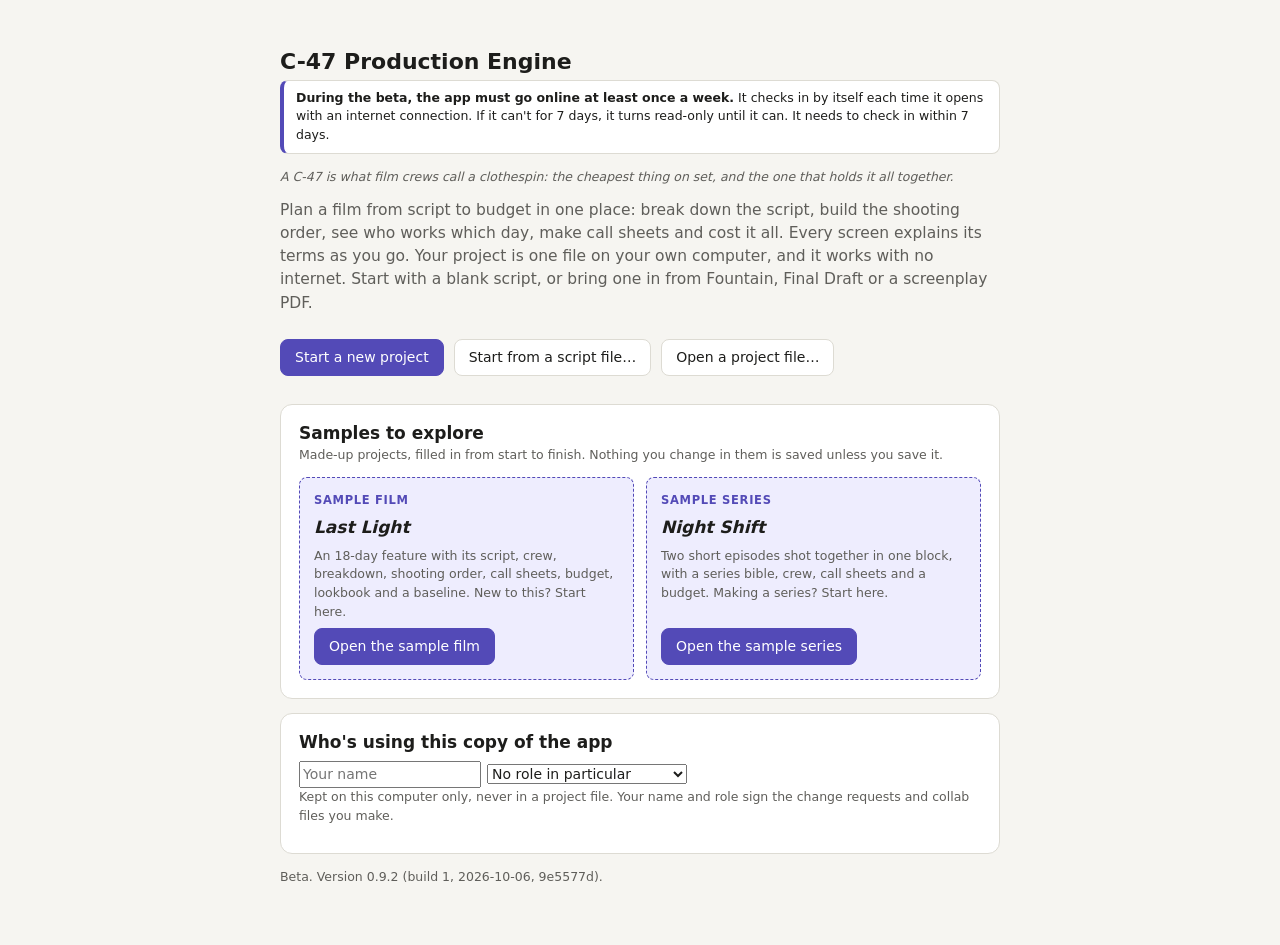
==== index.html @ 5b2de39d "Web beta feralucce/c47-production-engine@9e5577dc771a287e98eaaba02423ca19273de956" ====
<!doctype html>
<html lang="en">
  <head>
    <meta http-equiv="Content-Security-Policy" content="default-src 'self'; script-src 'self' blob:; worker-src 'self' blob:; style-src 'self' 'unsafe-inline'; font-src 'self' data:; img-src 'self' data: blob:; connect-src https://raw.githubusercontent.com/feralucce/c47-downloads/main/beta-active.txt; object-src 'none'; base-uri 'none'" />
    <meta charset="utf-8" />
    <meta name="viewport" content="width=device-width, initial-scale=1" />
    <title>C-47 Production Engine</title>
    <link rel="icon" type="image/svg+xml" href="./favicon.svg" />
    <script type="module" crossorigin src="./assets/index-1m5GKshW.js"></script>
    <link rel="stylesheet" crossorigin href="./assets/index-DCXKLWFi.css">
  </head>
  <body>
    <div id="app"></div>
  </body>
</html>
---- assets/index-DCXKLWFi.css ----
@font-face{font-family:Courier Prime;font-style:normal;font-display:swap;font-weight:400;src:url(./courier-prime-latin-ext-400-normal-B-EsvyE4.woff2)format("woff2"),url(./courier-prime-latin-ext-400-normal-CKOCNFvK.woff)format("woff");unicode-range:U+100-2BA,U+2BD-2C5,U+2C7-2CC,U+2CE-2D7,U+2DD-2FF,U+304,U+308,U+329,U+1D00-1DBF,U+1E00-1E9F,U+1EF2-1EFF,U+2020,U+20A0-20AB,U+20AD-20C0,U+2113,U+2C60-2C7F,U+A720-A7FF}@font-face{font-family:Courier Prime;font-style:normal;font-display:swap;font-weight:400;src:url(./courier-prime-latin-400-normal-BbyBr73r.woff2)format("woff2"),url(./courier-prime-latin-400-normal-BAlbUm6l.woff)format("woff");unicode-range:U+??,U+131,U+152-153,U+2BB-2BC,U+2C6,U+2DA,U+2DC,U+304,U+308,U+329,U+2000-206F,U+20AC,U+2122,U+2191,U+2193,U+2212,U+2215,U+FEFF,U+FFFD}@font-face{font-family:Courier Prime;font-style:normal;font-display:swap;font-weight:700;src:url(./courier-prime-latin-ext-700-normal-ByMJlNdM.woff2)format("woff2"),url(./courier-prime-latin-ext-700-normal-BIFoAzHx.woff)format("woff");unicode-range:U+100-2BA,U+2BD-2C5,U+2C7-2CC,U+2CE-2D7,U+2DD-2FF,U+304,U+308,U+329,U+1D00-1DBF,U+1E00-1E9F,U+1EF2-1EFF,U+2020,U+20A0-20AB,U+20AD-20C0,U+2113,U+2C60-2C7F,U+A720-A7FF}@font-face{font-family:Courier Prime;font-style:normal;font-display:swap;font-weight:700;src:url(./courier-prime-latin-700-normal-D1YCjmaD.woff2)format("woff2"),url(./courier-prime-latin-700-normal-CVvp4Sof.woff)format("woff");unicode-range:U+??,U+131,U+152-153,U+2BB-2BC,U+2C6,U+2DA,U+2DC,U+304,U+308,U+329,U+2000-206F,U+20AC,U+2122,U+2191,U+2193,U+2212,U+2215,U+FEFF,U+FFFD}:root{--bg:#f6f5f1;--panel:#fff;--panel-2:#fbfaf7;--ink:#1d1d1b;--muted:#5f5e5a;--line:#dddbd3;--accent:#534ab7;--accent-ink:#fff;--accent-soft:#eeedfe;--warn:#854f0b;--warn-soft:#faeeda;--danger:#a32d2d;--danger-soft:#fcebeb;--ok:#3b6d11;--paper:#fff;--paper-ink:#111;--radius:8px;--lightningcss-light:initial;--lightningcss-dark: ;color-scheme:light dark;font-family:system-ui,-apple-system,Segoe UI,sans-serif}@media (prefers-color-scheme:dark){:root{--lightningcss-light: ;--lightningcss-dark:initial;--bg:#1b1b1a;--panel:#252523;--panel-2:#2c2c29;--ink:#ecebe6;--muted:#b4b2a9;--line:#3d3d3a;--accent:#afa9ec;--accent-ink:#1b1b1a;--accent-soft:#2f2b58;--warn:#fac775;--warn-soft:#3d2a0c;--danger:#f09595;--danger-soft:#431818;--ok:#97c459}}*{box-sizing:border-box}html,body,#app{height:100%}body{background:var(--bg);color:var(--ink);margin:0;font-size:14px;line-height:1.5}button,input,textarea,select{font:inherit;color:inherit}h1,h2,h3{line-height:1.25}h1{margin:0 0 4px;font-size:22px}h2{margin:0 0 8px;font-size:17px}p{margin:0 0 10px}.muted{color:var(--muted)}.small{font-size:12.5px}.btn{border:1px solid var(--line);background:var(--panel);border-radius:var(--radius);cursor:pointer;align-items:center;gap:6px;padding:7px 14px;display:inline-flex}.btn:hover:not(:disabled){border-color:var(--accent)}.btn:disabled{opacity:.5;cursor:default}.btn.primary{background:var(--accent);border-color:var(--accent);color:var(--accent-ink)}.btn.quiet{background:0 0;border-color:#0000}.btn.danger{color:var(--danger)}.btn:focus-visible,.navitem:focus-visible,.termlink:focus-visible,input:focus-visible,textarea:focus-visible,select:focus-visible{outline:2px solid var(--accent);outline-offset:2px}[tabindex="0"]:focus-visible{outline:2px solid var(--accent);outline-offset:-2px}button:focus-visible{outline:2px solid var(--accent);outline-offset:2px}.notice{border-radius:var(--radius);justify-content:space-between;align-items:flex-start;gap:12px;margin:0 0 12px;padding:10px 14px;display:flex}.notice.error{background:var(--danger-soft);color:var(--danger)}.notice.warn{background:var(--warn-soft);color:var(--warn)}.notice ul{margin:4px 0 0;padding-left:18px}.start{max-width:760px;margin:0 auto;padding:48px 20px}.start .lead{color:var(--muted);margin-bottom:24px;font-size:15.5px}.start .name-note{margin:0 0 12px;font-style:italic}.start .actions{flex-wrap:wrap;gap:10px;margin:0 0 28px;display:flex}.card{background:var(--panel);border:1px solid var(--line);border-radius:12px;margin-bottom:14px;padding:18px}.recover li{border-bottom:1px solid var(--line);flex-wrap:wrap;justify-content:space-between;align-items:center;gap:8px;padding:8px 0;display:flex}.recover li:last-child{border-bottom:0}.recover ul{margin:0;padding:0;list-style:none}.workspace{grid-template-rows:auto minmax(0,1fr);grid-template-columns:260px minmax(0,1fr);height:100%;display:grid}.topbar{background:var(--panel);border-bottom:1px solid var(--line);flex-wrap:wrap;grid-column:1/-1;justify-content:space-between;align-items:center;gap:10px 16px;padding:10px 16px;display:flex}.topbar .title{font-size:15px;font-weight:600}.topbar .status{color:var(--muted);font-size:12.5px}.topbar .status.dirty{color:var(--warn)}.topbar .tools{flex-wrap:wrap;gap:8px;display:flex}.nav{background:var(--panel-2);border-right:1px solid var(--line);padding:10px 8px;overflow:auto}.nav-group{background:var(--panel);border:1px solid var(--line);border-radius:var(--radius);margin:0 0 12px;padding:4px 4px 6px}.nav h3{text-transform:uppercase;letter-spacing:.06em;color:var(--accent);border-bottom:2px solid var(--accent-soft);margin:4px 6px;padding:4px 4px 6px;font-size:12px;font-weight:700}.navitem{text-align:left;border-radius:var(--radius);cursor:pointer;background:0 0;border:0;flex-direction:column;width:100%;padding:6px 10px;display:flex}.navitem:hover{background:var(--accent-soft)}.navitem.active{background:var(--accent-soft);box-shadow:inset 3px 0 0 var(--accent);border-radius:0 var(--radius) var(--radius) 0}.navitem .plain{font-weight:600}.navitem .term{color:var(--muted);font-size:12px}.navitem .soon{color:var(--muted);font-size:11px}.main{padding:20px 24px 40px;overflow:auto}.screen-head{flex-wrap:wrap;justify-content:space-between;align-items:baseline;gap:8px 16px;margin-bottom:16px;display:flex}@media (max-width:800px){.workspace{grid-template-rows:auto auto minmax(0,1fr);grid-template-columns:1fr}.nav{border-right:0;border-bottom:1px solid var(--line);gap:4px;padding:6px;display:flex;overflow-x:auto}.nav h3{display:none}.nav-group{display:contents}.navitem{flex:none;width:auto}.navitem .term,.navitem .soon{display:none}.main{padding:16px}}.termlink{cursor:help;color:inherit;text-align:left;background:0 0;border:0;padding:0}.termlink .ind{color:var(--muted);font-weight:400}.termlink:hover .plain,.termlink:hover .ind{color:var(--accent);-webkit-text-decoration:underline dotted;text-decoration:underline dotted}.termhint{margin:4px 0 10px;display:block}.termcard{border:1px solid var(--line);background:var(--panel);max-width:640px;color:var(--ink);border-radius:12px;margin:0 0 16px;padding:14px 16px;font-size:14px;display:block}.termcard .plain,.termcard .industry,.termcard .text,.termcard .disputed,.termcard .src{display:block}.termcard .text{margin:0 0 8px}.termcard .head{justify-content:space-between;align-items:flex-start;gap:8px;display:flex}.termcard .plain{margin:0;font-size:16px;font-weight:600}.termcard .industry{color:var(--accent);margin:2px 0 8px}.termcard .disputed{background:var(--warn-soft);color:var(--warn);border-radius:var(--radius);margin:6px 0;padding:6px 10px;font-size:13px}.termcard .src{color:var(--muted);word-break:break-all;font-size:12px}.form-and-preview{grid-template-columns:minmax(280px,420px) minmax(0,1fr);align-items:start;gap:24px;display:grid}@media (max-width:1000px){.form-and-preview{grid-template-columns:1fr}}.field{flex-direction:column;gap:4px;margin-bottom:14px;display:flex}.field label{font-weight:600}.field .hint{color:var(--muted);font-size:12.5px}.field input,.field textarea,.field select{border:1px solid var(--line);border-radius:var(--radius);background:var(--panel);padding:7px 10px}.field textarea{resize:vertical;min-height:64px}.table{border-collapse:collapse;background:var(--panel);border:1px solid var(--line);border-radius:12px;width:100%;overflow:hidden}.table th,.table td{text-align:left;border-bottom:1px solid var(--line);vertical-align:top;padding:8px 12px}.table th{color:var(--muted);background:var(--panel-2);font-size:12.5px;font-weight:600}.table tr:last-child td{border-bottom:0}.row-form{flex-wrap:wrap;align-items:flex-end;gap:8px;margin:14px 0;display:flex}.row-form .field{margin:0}.search{border:1px solid var(--line);border-radius:var(--radius);background:var(--panel);width:100%;max-width:420px;margin-bottom:14px;padding:8px 12px}.badge{background:var(--accent-soft);color:var(--accent);border-radius:999px;padding:1px 8px;font-size:11.5px;font-weight:600;display:inline-block}.badge.warn{background:var(--warn-soft);color:var(--warn)}.soon-box{max-width:680px}.soon-box .milestone{margin-bottom:12px;display:inline-block}.paper-wrap{background:var(--panel-2);border:1px solid var(--line);border-radius:12px;padding:20px;overflow:auto}.sheet-scale{transform-origin:0 0}.sheet{background:var(--paper);color:var(--paper-ink);font-family:Courier Prime,Courier New,Courier,monospace;font-size:12pt;line-height:.166667in;position:relative;box-shadow:0 1px 4px #0000002e}.sheet .block{white-space:pre;position:absolute;overflow:hidden}.sheet .u{text-decoration:underline}.sheet .b{font-weight:700}.sheet .sans{font-family:system-ui,-apple-system,Segoe UI,Arial,sans-serif}.sheet .box{box-sizing:border-box;-webkit-print-color-adjust:exact;-moz-print-color-adjust:exact;print-color-adjust:exact;position:absolute}.print-root{display:none}.script-layout{grid-template-columns:210px minmax(0,1fr);align-items:start;gap:16px;display:grid}.scene-list{max-height:calc(100vh - 150px);position:sticky;top:0;overflow:auto}.scene-list h2{text-transform:uppercase;letter-spacing:.05em;color:var(--muted);font-size:12px}.line-bar{z-index:2;background:var(--panel);border:1px solid var(--line);border-radius:12px;flex-wrap:wrap;align-items:center;gap:6px 14px;margin-bottom:10px;padding:8px 12px;font-size:13px;display:flex;position:sticky;top:-20px}.line-bar .lbl{font-weight:600}.line-bar select{border:1px solid var(--line);border-radius:var(--radius);background:var(--panel);padding:5px 8px}.line-bar .hint{white-space:nowrap}.scene-list ol{margin:0;padding:0;list-style:none}.scene-item{text-align:left;border-radius:var(--radius);cursor:pointer;background:0 0;border:0;grid-template-columns:28px 1fr auto;gap:6px;width:100%;padding:5px 6px;font-size:12.5px;display:grid}.scene-item:hover,.scene-item.on{background:var(--accent-soft)}.scene-item .sn{font-weight:700}.scene-item .se{color:var(--muted);font-variant-numeric:tabular-nums}.keys{background:var(--accent-soft);border-radius:var(--radius);margin:0 0 10px;padding:8px 12px}kbd{text-align:center;border:1px solid var(--line);background:var(--panel);border-bottom-width:2px;border-radius:5px;min-width:40px;margin-right:3px;padding:0 5px;font-size:11.5px;display:inline-block}@media (max-width:800px){.script-layout{grid-template-columns:1fr}.scene-list{max-height:220px;position:static}}.script-tools{flex-wrap:wrap;align-items:center;gap:8px 10px;margin:-6px 0 12px;display:flex}.script-tools .sep{background:var(--line);width:1px;height:20px;margin:0 4px}.chip{background:var(--panel-2);border:1px solid var(--line);border-radius:999px;padding:3px 10px;font-size:12.5px;display:inline-block}.chip.locked{background:var(--accent-soft);color:var(--accent);border-color:#0000;font-weight:600}.btn.small{padding:4px 10px;font-size:13px}.script-frame{--zoom:1;overflow-x:auto}.script-paper{zoom:var(--zoom);width:8.5in;margin:0 auto}.script-doc{--indent:0in;color:#111;caret-color:#534ab7;background:#fff;outline:none;min-height:11in;padding:1in 1in 1in 1.5in;font-family:Courier Prime,Courier New,Courier,monospace;font-size:12pt;line-height:.166667in;position:relative;overflow-x:clip;box-shadow:0 1px 4px #0000002e}.script-doc .el{--indent:0in;margin:.166667in 0 0}.script-doc>.el:first-child{margin-top:0}.script-doc .el-heading{text-transform:uppercase;margin-top:.333333in;font-weight:700}.script-doc .el-character{text-transform:uppercase;--indent:2.2in;width:3.8in;margin-left:2.2in}.script-doc .el-parenthetical{--indent:1.6in;width:2.5in;margin-top:0;margin-left:1.6in}.script-doc .el-dialogue{--indent:1in;width:3.5in;margin-top:0;margin-left:1in}.script-doc .el-transition{text-align:right;text-transform:uppercase}.script-doc .el-centered{text-align:center}.script-doc .el-lyric{--indent:1in;width:3.5in;margin-left:1in;font-style:italic}.script-doc .el-note,.script-doc .el-section,.script-doc .el-synopsis{color:#5f5e5a;background:#faf6e2;border-radius:3px;padding:0 4px;font-family:system-ui,sans-serif;font-size:10.5pt}.script-doc .el-note:before{content:"Note: ";font-weight:600}.script-doc .el-section:before{content:"Outline: ";font-weight:600}.script-doc .el-synopsis:before{content:"Summary: ";font-weight:600}.script-doc .el-pagebreak{border-top:2px dashed #9b9a94;min-height:.166667in}.script-doc .el-pagebreak:before{content:"Forced page break";color:#5f5e5a;font-family:system-ui,sans-serif;font-size:10pt}.script-doc .el{position:relative}.script-doc .el-heading[data-scene]:before,.script-doc .el-heading[data-scene]:after{content:attr(data-scene);color:#111;font-weight:700;text-decoration:none;position:absolute;top:0}.script-doc .el-heading[data-scene]:before{left:-.75in}.script-doc .el-heading[data-scene]:after{left:6.1in}.script-doc .el[data-rev]:not(.el-heading):after{content:"*";top:0;left:calc(6.55in - var(--indent));font-weight:700;position:absolute}.script-doc .el-heading.is-omitted{color:#8a8984;text-decoration:line-through}.script-doc .omitted-tag{color:#5f5e5a;letter-spacing:.05em;background:#ecebe6;border-radius:3px;margin-left:12px;padding:0 6px;font:600 10px/1.6 system-ui,sans-serif;text-decoration:none;display:inline-block}.script-doc .pagegap{width:8.5in;margin:calc(1in / 6) 0 calc(1in / 6) calc(-1.5in - var(--indent));color:#5f5e5a;text-align:center;letter-spacing:.04em;text-transform:uppercase;-webkit-user-select:none;user-select:none;background:#ecebe6;padding:6px 0;font:600 11px/1.4 system-ui,sans-serif;display:block}@media print{@page{margin:0}body{background:#fff}#app>:not(.print-root){display:none!important}.print-root{display:block}.print-root .sheet{box-shadow:none;break-after:page}.print-root .sheet:last-child{break-after:auto}}.seg{border:1px solid var(--line);border-radius:var(--radius);display:inline-flex;overflow:hidden}.seg button{background:var(--panel);cursor:pointer;border:0;padding:4px 12px;font-size:13px}.seg button+button{border-left:1px solid var(--line)}.seg button.on{background:var(--accent);color:var(--accent-ink)}.script-layout.tagging{grid-template-columns:190px minmax(0,1fr) 280px}.script-doc[contenteditable=false]{caret-color:#0000;cursor:text}.script-doc .tag{background:color-mix(in srgb, var(--c) 30%, transparent);box-shadow:inset 0 -2px 0 var(--c);cursor:pointer;border-radius:2px}.sw{border-radius:3px;flex:none;width:12px;height:12px;display:inline-block}.tag-picker{z-index:20;background:var(--panel);border:1px solid var(--line);border-radius:12px;width:340px;padding:12px;font-size:13px;position:fixed;box-shadow:0 8px 28px #0003}.tag-picker h4{margin:0 0 8px;font-size:13.5px}.tag-picker input{border:1px solid var(--accent);border-radius:var(--radius);background:var(--panel);width:100%;margin:6px 0 4px;padding:6px 9px}.tag-picker .grp{text-transform:uppercase;letter-spacing:.05em;color:var(--muted);margin:8px 0 3px;font-size:11px;font-weight:600}.pick-list{max-height:240px;overflow:auto}.pick-opt{text-align:left;cursor:pointer;background:0 0;border:0;border-radius:6px;grid-template-columns:12px 1fr auto;align-items:center;gap:8px;width:100%;padding:4px 6px;display:grid}.pick-opt.hi{background:var(--accent-soft)}.pick-foot{border-top:1px solid var(--line);color:var(--muted);margin-top:8px;padding-top:7px;font-size:12px}.needs-panel{background:var(--panel);border:1px solid var(--line);border-radius:12px;max-height:calc(100vh - 150px);padding:14px;position:sticky;top:0;overflow:auto}.needs-panel h2{margin:0 0 2px}.need-cat{margin-top:12px}.need-cat-h{align-items:baseline;gap:7px;font-size:13px;font-weight:600;display:flex}.need-cat-h .muted{font-size:12px;font-weight:400}.need-cat ul{margin:3px 0 0 19px;padding:0;list-style:none}.need-cat li{justify-content:space-between;gap:8px;padding:2px 0;display:flex}.need-cat li.unwritten>span:first-child{font-style:italic}.need-cat .why{color:var(--muted);white-space:nowrap;font-size:12px}.need-cat .x{color:var(--muted);cursor:pointer;background:0 0;border:0;padding:0 0 0 6px;font-size:14px;line-height:1}.need-cat .x:hover{color:var(--danger)}.needs-panel .add{justify-content:center;width:100%;margin-top:14px}@media (max-width:1100px){.script-layout.tagging{grid-template-columns:minmax(0,1fr) 260px}.script-layout.tagging .scene-list{display:none}}@media (max-width:800px){.script-layout.tagging{grid-template-columns:1fr}.needs-panel{max-height:none;position:static}}.el-layout{grid-template-columns:250px minmax(0,1fr);align-items:start;gap:20px;display:grid}.cat-list{background:var(--panel);border:1px solid var(--line);border-radius:12px;max-height:calc(100vh - 140px);padding:8px;position:sticky;top:0;overflow:auto}.cat-list>button{text-align:left;cursor:pointer;background:0 0;border:0;border-radius:6px;grid-template-columns:12px 1fr auto;align-items:center;gap:8px;width:100%;padding:5px 8px;font-size:13px;display:grid}.cat-list>button:hover,.cat-list>button.on{background:var(--accent-soft)}.cat-list .term{color:var(--muted);font-size:11.5px;display:block}.cat-list .n{color:var(--muted);font-size:12px}.add-cat{border-top:1px solid var(--line);align-items:center;gap:6px;margin-top:6px;padding:8px 4px 2px;display:flex}.add-cat input:not([type=color]){border:1px solid var(--line);border-radius:var(--radius);background:var(--panel);flex:1;min-width:0;padding:4px 8px}input[type=color]{border:1px solid var(--line);background:var(--panel);cursor:pointer;border-radius:6px;flex:none;width:30px;height:28px;padding:1px}.cat-head{align-items:center;gap:12px;margin-bottom:6px;display:flex}.cat-head>div{flex:1}.cat-name{border-radius:var(--radius);background:0 0;border:1px solid #0000;width:100%;max-width:480px;margin-left:-6px;padding:2px 6px;font-size:18px;font-weight:600}.cat-name:hover,.cat-name:focus{border-color:var(--line);background:var(--panel)}.cast-tools{justify-content:space-between;align-items:flex-start;gap:12px;display:flex}.cast-tools p{max-width:620px;margin:0 0 10px}.el-table td{vertical-align:middle}.cell-input{background:0 0;border:1px solid #0000;border-radius:6px;width:100%;min-width:140px;padding:3px 6px}.cell-input:hover,.cell-input:focus{border-color:var(--line);background:var(--panel)}.el-table select{border:1px solid var(--line);background:var(--panel);border-radius:6px;max-width:200px;padding:3px 6px}.el-table .grip{color:#6f6e69;cursor:grab;letter-spacing:-2px;width:18px}.el-table .num{font-variant-numeric:tabular-nums;font-weight:700}.el-table tr.dragging td{background:var(--accent-soft)}.lock{border:1px solid var(--line);background:var(--panel);cursor:pointer;color:var(--muted);border-radius:999px;padding:1px 10px;font-size:12px}.lock.on{background:var(--accent-soft);color:var(--accent);border-color:#0000;font-weight:600}.updown button{border:1px solid var(--line);background:var(--panel);cursor:pointer;border-radius:5px;width:24px;height:24px;margin-right:2px}.updown button:disabled{opacity:.35;cursor:default}.more-row td{background:var(--panel-2)}.more-tools{flex-wrap:wrap;align-items:center;gap:10px 18px;display:flex}.more-tools select{border:1px solid var(--line);background:var(--panel);border-radius:6px;padding:3px 6px}@media (max-width:900px){.el-layout{grid-template-columns:1fr}.cat-list{max-height:260px;position:static}.el-table{display:block;overflow-x:auto}}.breakdown-screen .screen-head .seg button{padding:5px 14px}.sheet-tools{flex-wrap:wrap;align-items:center;gap:8px 10px;margin-bottom:12px;display:flex}.sheet-tools select{border:1px solid var(--line);border-radius:var(--radius);background:var(--panel);max-width:320px;padding:6px 8px}.sheet-tools .sep{background:var(--line);width:1px;height:22px;margin:0 4px}.synopsis{max-width:760px}.breakdown-screen .length-field{max-width:360px}.sheet-preview{flex-direction:column;gap:16px;display:inline-flex}.where-table .cat-row td{background:var(--panel-2);font-weight:600}.where-table td:nth-child(2),.where-table td:nth-child(3){white-space:nowrap;font-variant-numeric:tabular-nums}.board-tools{flex-wrap:wrap;align-items:center;gap:8px;display:flex}.board-tools select{border:1px solid var(--line);border-radius:var(--radius);background:var(--panel);max-width:260px;padding:5px 8px}.board-layout{grid-template-columns:minmax(0,1fr) 300px;align-items:start;gap:16px;display:grid}.board{border:1px solid var(--line);background:var(--panel);border-radius:12px;overflow:hidden}.board .cols,.board .strip{grid-template-columns:18px 46px 64px minmax(140px,2fr) 74px 58px 80px minmax(120px,2fr);align-items:center;gap:8px;padding:0 10px;display:grid}.board .cols{border-bottom:1px solid var(--line);background:var(--panel-2);z-index:1;padding-top:7px;padding-bottom:7px;position:sticky;top:0}.board .cols span{color:var(--muted);font-size:11.5px;font-weight:600;line-height:1.2}.board .cols small{font-size:10.5px;font-weight:400;display:block}.board .strip{color:#1d1d1b;cursor:pointer;border-bottom:1px solid #0000001f;min-height:26px;font-size:12.5px}.board .strip .num{font-variant-numeric:tabular-nums;font-weight:700}.board .strip .set{text-overflow:ellipsis;white-space:nowrap;overflow:hidden}.board .strip .note{color:#3d3d3a;white-space:nowrap;text-overflow:ellipsis;font-size:12px;overflow:hidden}.board .grip{color:#0000009e;letter-spacing:-2px;cursor:grab}.board .assumed{color:#5f5e5a;font-style:italic}.board .sel{outline-offset:-2px;outline:2px solid #534ab7;position:relative}.board .dragging{opacity:.45}.board .over{box-shadow:inset 0 3px #534ab7}.board .drop-end{background:#534ab7;height:3px}.daybreak{color:#f2f1ec;cursor:pointer;background:#161616;flex-wrap:wrap;align-items:center;gap:4px 14px;padding:6px 10px;font-size:12.5px;display:flex}.daybreak strong{font-size:13px}.daybreak .m{color:#c9c7bf}.banner-row{border-bottom:1px solid var(--line);color:#3d3d3a;cursor:pointer;background:repeating-linear-gradient(45deg,#fbfaf7,#fbfaf7 8px,#f1efe8 8px 16px);padding:5px 10px 5px 38px;font-size:12.5px;font-weight:600}.banner-row.move{background:repeating-linear-gradient(45deg,#fdeee0,#fdeee0 8px,#f8dfc6 8px 16px)}.pool-head{background:var(--panel-2);border-top:2px dashed var(--line);border-bottom:1px solid var(--line);color:var(--ink);padding:8px 10px;font-size:12.5px}.board-side{flex-direction:column;gap:12px;display:flex;position:sticky;top:0}.board-side .card{margin:0;padding:14px}.board-side h2{margin:0 0 8px}.details-head{justify-content:space-between;align-items:baseline;gap:8px;display:flex}.detail-move{flex-wrap:wrap;align-items:center;gap:6px;margin:0 0 12px;display:flex}.detail-move select,.details select{border:1px solid var(--line);border-radius:var(--radius);background:var(--panel);padding:5px 8px}.time-pair{grid-template-columns:1fr 1fr;gap:10px;display:grid}.check-row{align-items:flex-start;gap:8px;margin:4px 0 12px;font-size:13px;display:flex}.legend{grid-template-columns:1fr 1fr;gap:4px 10px;font-size:12px;display:grid}.legend span{align-items:center;gap:6px;display:flex}.legend i{border:1px solid #0003;border-radius:2px;width:18px;height:12px;display:inline-block}@media (max-width:1100px){.board-layout{grid-template-columns:1fr}.board-side{position:static}}@media (max-width:800px){.board{overflow-x:auto}.board .cols,.board .strip{min-width:720px}}.shoot-settings h2{font-size:15px}.weekdays{border:0;flex-wrap:wrap;gap:4px 10px;margin:0 0 14px;padding:0;display:flex}.weekdays legend{margin-bottom:4px;padding:0;font-weight:600}.weekdays label{align-items:center;gap:4px;font-size:13px;display:flex}.inline-add{flex-wrap:wrap;align-items:center;gap:6px;display:flex}.chips{flex-wrap:wrap;gap:6px;margin:6px 0 0;padding:0;list-style:none;display:flex}.chips .chip button{cursor:pointer;color:var(--muted);background:0 0;border:0;padding:0 0 0 4px}.phase-bar{flex-wrap:wrap;align-items:center;gap:6px 8px;margin:10px 0 0;display:flex}.phase-card{margin-bottom:14px}.phase-card h2{margin:0 0 8px}.phase-add{flex-wrap:wrap;align-items:center;gap:8px 12px;display:flex}.phase-add>input{border:1px solid var(--line);border-radius:var(--radius);background:var(--panel);color:var(--ink);min-width:240px;padding:5px 8px}.phase-add .swatches{margin:0}.phase .phase-name{font:inherit;color:inherit;padding:0}.phase-recolor{flex-wrap:wrap;align-items:center;gap:6px 10px;margin-top:10px;display:flex}.phase{color:#1d1d1b;border-radius:999px;align-items:center;gap:4px;padding:2px 6px 2px 10px;font-size:12.5px;font-weight:600;display:inline-flex}.phase input[type=color]{background:0 0;border:0;width:18px;height:18px;padding:0}.phase button{cursor:pointer;color:#5f5e5a;background:0 0;border:0;padding:0 2px}.phase-bar .inline-add input:not([type=color]){border:1px solid var(--line);border-radius:var(--radius);background:var(--panel);padding:4px 8px}.task-form{grid-template-columns:minmax(200px,2fr) minmax(140px,1fr) minmax(260px,2fr) auto;align-items:end;gap:10px 14px;max-width:1100px;display:grid}.task-form .field{margin:0}.when{border:0;flex-direction:column;gap:4px;margin:0;padding:0;font-size:13px;display:flex}.when legend{margin-bottom:2px;padding:0;font-weight:600}.when label{align-items:center;gap:6px;display:flex}.when input[type=number]{border:1px solid var(--line);background:var(--panel);border-radius:6px;width:56px;padding:2px 6px}.when input[type=date]{border:1px solid var(--line);background:var(--panel);border-radius:6px;padding:2px 6px}.weeks{border:1px solid var(--line);background:var(--panel);border-radius:12px;overflow:hidden}.week{border-bottom:1px solid var(--line);grid-template-columns:150px 1fr;align-items:start;gap:12px;padding:9px 14px;font-size:13px;display:grid}.week:last-child{border-bottom:0}.week.shoot{background:var(--panel-2)}.week .wk{font-weight:600}.week .out{color:var(--muted);font-size:11.5px;font-weight:400;display:block}.tasks{margin:0;padding:0;list-style:none}.tasks li{grid-template-columns:20px minmax(160px,1fr) 150px auto 20px;align-items:center;gap:6px;padding:1px 0;display:grid}.tasks li.done .cell-input{color:var(--muted);text-decoration:line-through}.tasks select{border:1px solid var(--line);color:#1d1d1b;background:var(--panel);border-radius:999px;padding:1px 8px;font-size:12px}.tasks .tied{color:var(--accent);white-space:nowrap;font-size:11px}.tasks .x{cursor:pointer;color:var(--muted);background:0 0;border:0}.from-board{color:var(--accent);margin-top:4px;font-size:12px;font-weight:600}@media (max-width:900px){.task-form,.week{grid-template-columns:1fr}.tasks li{grid-template-columns:20px 1fr 120px 20px}.tasks .tied{display:none}}.city-results{border:1px solid var(--line);border-radius:var(--radius);background:var(--panel);max-height:240px;margin:4px 0;padding:4px;list-style:none;overflow:auto}.city-results button{text-align:left;cursor:pointer;background:0 0;border:0;border-radius:6px;flex-direction:column;align-items:flex-start;width:100%;padding:4px 8px;font-size:13px;display:flex}.city-results button:hover,.city-results button:focus-visible{background:var(--accent-soft)}.city-results .muted{font-size:12px}.board-side .field input,.board-side .field select,.board-side .field textarea{width:100%;min-width:0}.time-pair{grid-template-columns:minmax(0,1fr) minmax(0,1fr)}.tabs{border-bottom:1px solid var(--line);flex-wrap:wrap;gap:2px;margin:0 0 16px;display:flex}.tabs button{color:var(--muted);cursor:pointer;background:0 0;border:0;border-bottom:3px solid #0000;padding:8px 14px;font-weight:600}.tabs button.on{color:var(--ink);border-bottom-color:var(--accent)}.tabs .n{color:var(--muted);margin-left:6px;font-weight:400}.tool-row{flex-wrap:wrap;align-items:center;gap:8px 12px;margin-bottom:12px;display:flex}.tool-row input{border:1px solid var(--line);border-radius:var(--radius);background:var(--panel);padding:6px 10px}.tool-row .find{min-width:260px}.split{grid-template-columns:minmax(0,1fr) 360px;align-items:start;gap:16px;display:grid}.split>.card.detail{max-height:calc(100vh - 150px);margin:0;position:sticky;top:0;overflow:auto}.split .field input,.split .field select,.split .field textarea{width:100%;min-width:0}.table tr.pick{cursor:pointer}.table tr.pick:hover td{background:var(--panel-2)}.table tr.rowsel td{background:var(--accent-soft)!important}.pill{white-space:nowrap;background:var(--panel-2);color:var(--muted);border-radius:999px;padding:1px 8px;font-size:11.5px;font-weight:600;display:inline-block}.pill.pay-cash{color:#3b6d11;background:#e6f2dc}.pill.pay-in-kind,.pill.pay-pro-bono{color:#534ab7;background:#eeedfe}.pill.pay-deferred{background:var(--warn-soft);color:var(--warn)}.unavail{color:var(--warn);font-size:12.5px}.tag-note{color:var(--warn);font-size:11.5px;font-weight:400}.minor label{align-items:center;gap:4px;margin-right:6px;font-size:13px;display:inline-flex}.minor input[type=number]{border:1px solid var(--line);background:var(--panel);border-radius:6px;width:64px;padding:2px 6px}.items-table select,.hub-screen .table select{border:1px solid var(--line);background:var(--panel);border-radius:6px;max-width:220px;padding:3px 6px}.items-table .cat-row td{background:var(--panel-2);font-weight:600}.cell-input.money{min-width:70px;max-width:100px}.roles-panel{margin-bottom:14px}@media (max-width:1000px){.split{grid-template-columns:1fr}.split>.card.detail{max-height:none;position:static}.hub-screen .table{display:block;overflow-x:auto}}.checks-card ul{max-height:320px;margin:0;padding:0;list-style:none;overflow:auto}.checks-card h2{justify-content:space-between;align-items:baseline;gap:8px;display:flex}.checks-card .count{color:var(--ok);font-size:12px;font-weight:600}.checks-card .count.warn{color:var(--warn)}.check button{text-align:left;border:0;border-top:1px solid var(--line);cursor:pointer;width:100%;color:inherit;background:0 0;grid-template-columns:16px 1fr;gap:6px;padding:6px 0;font-size:12.5px;display:grid}.check button:disabled{cursor:default}.check button:not(:disabled):hover{background:var(--panel-2)}.check .i{font-weight:700}.check.warn .i{color:var(--warn)}.check.info .i{color:var(--accent)}.check.ok .i{color:var(--ok)}.board .strip .flag{color:#a32d2d;margin-left:3px;font-weight:800;display:inline-block}.keep-together{flex-direction:column;gap:6px;display:flex}.keep-together .lbl{font-weight:600}.keep-together .chip button{cursor:pointer;color:var(--muted);background:0 0;border:0}.minor-limits{margin-top:8px}.minor-limits .termcard{padding:10px 12px;font-size:12.5px}.print-menu{border:1px solid var(--line);border-radius:var(--radius);background:var(--panel);padding:5px 8px;font-size:13px}.dood-wrap{border:1px solid var(--line);background:var(--panel);border-radius:12px;max-height:calc(100vh - 260px);overflow:auto}.dood{border-collapse:separate;border-spacing:0;font-size:12.5px}.dood th,.dood td{border-right:1px solid var(--line);border-bottom:1px solid var(--line);text-align:center;white-space:nowrap;padding:4px 6px}.dood thead th{background:var(--panel-2);z-index:1;font-size:11.5px;position:sticky;top:0}.dood thead th span{color:var(--muted);font-size:11px;font-weight:400;display:block}.dood th.extra{color:#1d1d1b;background:#e3ecf7}.dood .who{background:var(--panel);text-align:left;z-index:2;min-width:180px;position:sticky;left:0}.dood thead .who{z-index:3;background:var(--panel-2)}.dood td.code{color:#1d1d1b;font-variant-numeric:tabular-nums;min-width:38px;font-weight:700}.dood .tot{background:var(--panel-2);min-width:46px}.dood tbody tr{cursor:pointer}.dood tbody tr:hover .who{background:var(--accent-soft)}.dood tbody tr.sel .who{background:var(--accent-soft);box-shadow:inset 3px 0 0 var(--accent)}.dood-key{margin-top:8px}.dood-detail{max-width:720px;margin-top:14px}.dood-detail h3{margin:12px 0 6px;font-size:13.5px}.cs-layout{flex-direction:column;gap:12px;display:flex}.cs-entries{grid-template-columns:minmax(0,1fr) minmax(0,1.4fr);align-items:start;gap:0 16px;display:grid}.cs-entries .cs-crew,.cs-entries .notice{grid-column:1/-1}.cs-sheet-head{margin:8px 0 0}.cs-preview{align-self:flex-start;max-width:100%;overflow-x:auto}.cs-row{flex-wrap:wrap;gap:0 16px;display:flex}.cs-table{border-collapse:collapse;width:100%;font-size:13px}.cs-table th{text-align:left;color:var(--muted);border-bottom:1px solid var(--line);padding:4px 6px;font-size:11.5px;font-weight:600}.cs-table td{border-bottom:1px solid var(--line);vertical-align:middle;padding:4px 6px}.cs-table input{border:1px solid var(--line);border-radius:var(--radius);background:var(--panel);width:100%;min-width:0;padding:4px 6px}.cs-table input.cs-note{min-width:120px}.cs-table-wrap{overflow-x:auto}.cs-time{white-space:nowrap;align-items:center;gap:4px;display:inline-flex}.cs-time input.from-crew{color:var(--muted)}.sheet .page-pic{object-fit:cover;border:0;border-radius:0;margin:0;padding:0;display:block;position:absolute}.sheet .page-pic.missing{background:#e8e6df}.samples{margin-top:18px}.samples h2{margin:0 0 2px;font-size:17px}.sample-tiles{grid-template-columns:repeat(auto-fit,minmax(240px,1fr));gap:12px;margin-top:12px;display:grid}.start .sample{border:1px dashed var(--accent);border-radius:var(--radius);background:var(--accent-soft);flex-direction:column;align-items:flex-start;gap:6px;padding:14px;display:flex}.sample .sample-kind{text-transform:uppercase;letter-spacing:.06em;color:var(--accent);font-size:11.5px;font-weight:700}.sample .sample-name{font-size:17px}.sample .btn{margin-top:auto}.print-list{max-width:900px}.print-preview{margin-top:16px}.preview-pages{flex-wrap:wrap;align-items:flex-start;gap:12px;display:flex}.look-screen.dropping{outline:3px dashed var(--accent);outline-offset:6px;border-radius:12px}.pic-grid{grid-template-columns:repeat(auto-fill,minmax(168px,1fr));gap:12px;display:grid}.pic{text-align:left;border:1px solid var(--line);background:var(--panel);cursor:pointer;border-radius:10px;flex-direction:column;align-items:flex-start;gap:4px;padding:8px;display:flex}.pic.sel{border-color:var(--accent);box-shadow:0 0 0 2px var(--accent-soft)}.pic .cap{text-overflow:ellipsis;white-space:nowrap;max-width:100%;font-size:13px;font-weight:600;overflow:hidden}.pic-open{cursor:pointer;text-align:left;background:0 0;border:0;flex-direction:column;align-items:flex-start;gap:4px;width:100%;padding:0;display:flex}.pic-tools{gap:2px;display:flex}.thumb{background:var(--panel-2);border-radius:6px;justify-content:center;align-items:center;max-width:100%;display:flex;overflow:hidden}.thumb img{object-fit:cover;width:100%;height:100%}.pic-strip{flex-wrap:wrap;gap:6px;display:flex}.pic.small-pic{padding:3px}.pic-big{object-fit:contain;background:var(--panel-2);border-radius:8px;width:100%;max-height:260px}.pic-detail .check-row{align-items:center;gap:6px;display:flex}.drop-hint{border:2px dashed var(--line);text-align:center;color:var(--muted);border-radius:12px;margin-bottom:12px;padding:28px}.look-boards{grid-template-columns:200px minmax(0,1fr);align-items:start;gap:16px;display:grid}.board-list{flex-direction:column;gap:4px;display:flex}.board-pick{text-align:left;cursor:pointer;background:0 0;border:1px solid #0000;border-radius:8px;padding:6px 10px;font-weight:600}.board-pick.on{background:var(--accent-soft);border-color:var(--accent)}.board-body .inline-add input{font-size:15px;font-weight:600}.board-notes{border:1px solid var(--line);border-radius:var(--radius);background:var(--panel);width:100%;min-height:44px;margin:8px 0 12px;padding:6px 10px}.look-foot{margin-top:14px}@media (max-width:900px){.look-boards{grid-template-columns:minmax(0,1fr)}}.drawer{border:1px solid var(--line);background:var(--panel);border-radius:10px;margin:10px 0;padding:8px 10px}.drawer-head{flex-wrap:wrap;align-items:center;gap:4px 10px;display:flex}.drawer-tools{gap:4px;margin-left:auto;display:flex}.drawer-pics{flex-wrap:wrap;gap:8px;margin-top:8px;display:flex}.drawer-pic{width:120px;margin:0;position:relative}.drawer-pic img{object-fit:cover;background:var(--panel-2);border-radius:6px;width:120px;height:80px;display:block}.drawer-pic figcaption{text-overflow:ellipsis;white-space:nowrap;margin-top:2px;font-size:11.5px;overflow:hidden}.drawer-pic .unlink{color:#fff;cursor:pointer;background:#0009;border:0;border-radius:999px;width:22px;height:22px;line-height:1;position:absolute;top:3px;right:3px}.drawer-pick{flex-direction:column;gap:6px;margin-top:8px;display:flex}.changes-screen .versions input{border:1px solid var(--line);border-radius:var(--radius);background:var(--panel);min-width:240px;padding:4px 6px}.pill.baseline{color:#3b6d11;background:#e6f2dc;margin-left:8px}.compare-head{flex-wrap:wrap;align-items:center;gap:8px;margin-bottom:8px;display:flex}.compare-head h2{margin:0 8px 0 0}.compare-head select{border:1px solid var(--line);border-radius:var(--radius);background:var(--panel);padding:5px 8px}.impact{background:var(--panel-2);border-radius:10px;margin-bottom:14px;padding:10px 14px}.impact h3{margin:0 0 8px;font-size:14px}.impact-grid{grid-template-columns:max-content 1fr;gap:4px 18px;margin:0 0 10px;display:grid}.impact-grid dt{color:var(--muted)}.impact-grid dd{font-variant-numeric:tabular-nums;margin:0}.impact .up{color:#a3261b}.impact .down{color:#3b6d11}.impact-days{max-width:720px}.diff-group h4{margin:12px 0 4px;font-size:13px}.diff-group ul{margin:0;padding-left:18px}.diff-group li{margin:2px 0;font-size:13px}.diff-group li.diff-added::marker{content:"+  ";color:#3b6d11;font-weight:700}.diff-group li.diff-removed::marker{content:"−  ";color:#a3261b;font-weight:700}.diff-group li.diff-changed::marker{content:"~  ";color:#854f0b;font-weight:700}.requests .request-form{grid-template-columns:minmax(200px,1fr) minmax(160px,260px);align-items:start;gap:8px;margin:8px 0;display:grid}.requests .request-form textarea{grid-column:1/-1;min-height:52px}.requests .request-form button{justify-self:start}.requests input,.requests textarea{border:1px solid var(--line);border-radius:var(--radius);background:var(--panel);padding:6px 10px}.request-title{align-items:center;gap:10px;display:flex}.request-title input{flex:1;font-size:15px;font-weight:600}.pill.open{background:var(--warn-soft);color:var(--warn)}.pill.approved{color:#3b6d11;background:#e6f2dc}.pill.rejected{color:#a3261b;background:#f6dcda}.open-request{border-left:4px solid #e0a339;padding-left:12px}.decide{flex-wrap:wrap;align-items:center;gap:8px;display:flex}.request-log .log-more td{background:var(--panel-2)}.request-bar{background:var(--warn-soft);color:var(--ink);border-color:#e0a339}.collab-review .offered{margin:8px 0 12px;padding:0;list-style:none}.collab-review .offered li{border-bottom:1px solid var(--line);padding:6px 8px}.collab-review .offered li.clash{background:var(--warn-soft);color:var(--ink);border:1px solid #e0a339;border-radius:6px;flex-direction:column;gap:4px;display:flex}.collab-review label{align-items:flex-start;gap:8px;display:flex}.collab input{border:1px solid var(--line);border-radius:var(--radius);background:var(--panel);padding:6px 10px}.collab-list{margin-top:10px}.budget-wrap{border:1px solid var(--line);background:var(--panel);border-radius:12px;overflow:auto}.budget{border-collapse:collapse;width:100%;font-size:13px}.budget th{text-align:left;color:var(--muted);border-bottom:1px solid var(--line);background:var(--panel-2);vertical-align:bottom;padding:6px 8px;font-size:11.5px;font-weight:600}.budget th span{font-size:11px;font-weight:400;display:block}.budget td{border-bottom:1px solid var(--line);padding:5px 8px}.budget .num{text-align:right;font-variant-numeric:tabular-nums;white-space:nowrap}.budget td.zero{color:var(--muted)}.budget .acct{font-variant-numeric:tabular-nums;width:70px}.budget .group-head td{background:var(--panel-2);padding-top:10px;font-weight:700}.budget .group-total td{border-bottom:2px solid var(--line);font-weight:600}.budget .grand td{background:var(--accent-soft);font-size:14px;font-weight:700}.budget .acct-row{cursor:pointer}.budget .acct-row:hover td{background:var(--accent-soft)}.budget .acct-row.empty td{color:var(--muted)}.budget input,.budget select{border:1px solid var(--line);border-radius:var(--radius);background:var(--panel);padding:4px 6px}.budget input.wide{width:100%;min-width:180px}.budget.lines td{vertical-align:middle}.budget.lines select{max-width:150px}.budget.lines input.what{min-width:200px}.budget.lines td,.budget.lines th{padding-left:6px;padding-right:6px}.budget.totals{max-width:760px;margin-top:4px}.budget-add{margin-bottom:12px}.budget-intro{justify-content:space-between;align-items:flex-start;gap:16px;margin-bottom:10px;display:flex}.budget-intro p{margin:0}.budget .muted-row td{color:var(--muted);font-size:12.5px}.budget.list{max-width:980px}.budget .nowrap{white-space:nowrap}.budget tr.open td{background:var(--accent-soft)}.budget .line-more td{background:var(--panel-2);padding:10px 12px}.line-more-grid{flex-wrap:wrap;align-items:center;gap:8px 18px;margin-bottom:8px;display:flex}.line-more-grid .check{align-items:center;gap:4px;display:inline-flex}.budget-templates h2{margin-top:0}.template-list{grid-template-columns:repeat(auto-fill,minmax(220px,1fr));gap:10px;display:grid}.template{text-align:left;border:1px solid var(--line);background:var(--panel);cursor:pointer;border-radius:10px;flex-direction:column;gap:4px;padding:10px 12px;display:flex}.template:hover{border-color:var(--accent);background:var(--accent-soft)}.bring-in{flex-wrap:wrap;align-items:center;gap:8px;margin:10px 0 14px;display:flex}.global-chip.linked{color:#3b6d11;background:#e6f2dc}.line-notes{align-items:center;gap:8px;max-width:640px;display:flex}.global-chip{color:#534ab7;white-space:nowrap;background:#eeedfe;border-radius:999px;padding:2px 8px;font-size:12px;font-weight:600;display:inline-block}@media (max-width:1100px){.cs-entries{grid-template-columns:minmax(0,1fr)}}.gaps{margin:0;padding:0;list-style:none}.gaps li{border-top:1px solid var(--line);flex-wrap:wrap;align-items:center;gap:6px 12px;padding:5px 0;font-size:13px;display:flex}.inline-num{border:1px solid var(--line);background:var(--panel);border-radius:6px;width:52px;padding:1px 6px}.board{max-height:max(320px,100vh - 260px);overflow:auto}.board-side{max-height:max(320px,100vh - 150px);overflow:auto}.board-add .per-day{align-items:center;gap:4px;display:inline-flex}.board-add .per-day input{border:1px solid var(--line);border-radius:var(--radius);background:var(--panel);width:52px;color:var(--ink);padding:4px 6px}.board-add .per-day input[aria-invalid=true]{border-color:var(--danger)}.board .strip .set-color{text-align:center;border:1px solid #00000059;border-radius:4px;min-width:26px;padding:1px 5px;display:inline-block}.swatches{grid-template-columns:repeat(13,22px);gap:5px;max-width:100%;margin:4px 0;display:grid}.swatch.none{grid-column:1/-1;justify-self:start;width:auto;min-width:24px}.swatch{cursor:pointer;border:1px solid #00000040;border-radius:5px;width:22px;height:22px;padding:0}.swatch.none{background:linear-gradient(135deg, transparent 45%, var(--danger) 45%, var(--danger) 55%, transparent 55%), var(--panel);border-color:var(--line)}.swatch[aria-checked=true]{outline:2px solid var(--ink);outline-offset:2px}.swatch:focus-visible{outline:2px solid var(--accent);outline-offset:2px}.swatch:disabled{cursor:default;opacity:.5}.set-colors ul{flex-direction:column;gap:2px;margin:0;padding:0;list-style:none;display:flex}.set-pick{text-align:left;width:100%;color:var(--ink);cursor:pointer;background:0 0;border:0;border-radius:4px;align-items:center;gap:8px;padding:4px 2px;font-size:12.5px;display:flex}.set-pick:hover{background:var(--panel-2)}.set-pick i{border:1px solid #0000004d;border-radius:3px;flex:none;width:18px;height:14px}.set-pick i.empty{border-style:dashed;border-color:var(--muted)}.tool-group{flex-wrap:wrap;align-items:center;gap:8px 10px;display:inline-flex}.notice.undo{background:var(--accent-soft);color:var(--ink);align-items:center}.time-field{flex-wrap:nowrap;align-items:center;gap:2px;max-width:100%;display:inline-flex;position:relative}.time-field input{border:1px solid var(--line);border-radius:var(--radius);background:var(--panel);width:8.5em;min-width:0;color:var(--ink);padding:5px 8px}.time-field input.from-crew{color:var(--muted)}.time-field input[aria-invalid=true]{border-color:var(--danger)}.time-open{border:1px solid var(--line);background:var(--panel-2);color:var(--ink);border-radius:var(--radius);cursor:pointer;padding:4px 7px}.time-list{z-index:20;background:var(--panel);border:1px solid var(--line);border-radius:var(--radius);min-width:9.5em;max-height:220px;margin:2px 0 0;padding:4px 0;list-style:none;position:absolute;top:100%;left:0;overflow:auto;box-shadow:0 6px 20px #0000002e}.time-list button{text-align:left;width:100%;color:var(--ink);cursor:pointer;font-variant-numeric:tabular-nums;background:0 0;border:0;padding:4px 12px;font-size:13px;display:block}.time-list button:hover,.time-list button:focus-visible{background:var(--accent-soft)}.time-list button[aria-selected=true]{font-weight:700}.time-bad{white-space:nowrap;color:var(--danger);background:var(--panel);z-index:5;border-radius:4px;margin-top:2px;padding:1px 4px;font-size:11.5px;position:absolute;top:100%;left:0}.board-side .field .time-field{display:flex}.board-side .field .time-field input{flex:1;width:auto}.cs-table .time-field input{width:7.4em}.cs-table input[type=time]{width:auto}.role-who{align-items:center;gap:8px;display:inline-flex}.role-plus{padding:1px 8px;font-weight:700;line-height:1.3}.roles-panel .inline-add input{border:1px solid var(--line);border-radius:var(--radius);background:var(--panel);color:var(--ink);padding:4px 8px}.budget.lines tr.line-a td{border-bottom:0;padding-bottom:2px}.budget.lines tr.line-b td{padding-top:2px}.budget.lines .line-b-row{flex-wrap:wrap;align-items:center;gap:6px 18px;display:flex}.budget.lines .line-b-end{gap:4px;margin-left:auto;display:inline-flex}.budget.lines td .what{min-width:220px}.nav[hidden]{display:none!important}.workspace.folded{grid-template-columns:minmax(0,1fr)}.topbar-left{flex-wrap:wrap;align-items:center;gap:8px 14px;display:flex}.topbar .fold{padding:4px 10px}.stage-menu{align-items:center;gap:4px;display:inline-flex}.stage-menu select{border:1px solid var(--line);border-radius:var(--radius);background:var(--panel);color:var(--ink);padding:5px 8px;font-weight:600}.dialog-backdrop{z-index:100;background:#14141273;place-items:center;padding:16px;display:grid;position:fixed;inset:0}.dialog-box{background:var(--panel);width:min(520px,100%);max-height:calc(100vh - 32px);color:var(--ink);border:1px solid var(--line);border-radius:12px;flex-direction:column;gap:12px;padding:20px 22px;display:flex;overflow:auto;box-shadow:0 18px 50px #0000004d}.dialog-box h2{margin:0;font-size:17px}.dialog-box>:last-child{flex-wrap:wrap;justify-content:flex-end;gap:8px;margin-top:4px;display:flex}.cs-sheet-bar{flex-wrap:wrap;justify-content:flex-start;align-items:center;gap:8px 16px;margin-top:8px;display:flex}.cs-sheet-bar .cs-sheet-head{margin:0}.nav-title{color:var(--ink);margin:2px 8px 4px;font-size:15px;font-weight:700}@media (max-width:800px){.nav-title{display:none}}@media (max-width:560px){.swatches{grid-template-columns:repeat(9,22px)}}.board-side .swatches{grid-template-columns:repeat(13,16px);gap:3px}.board-side .swatch{border-radius:4px;width:16px;height:16px}.row-remove{color:inherit;opacity:.75;cursor:pointer;background:0 0;border:1px solid #0000;border-radius:4px;margin-left:auto;padding:2px 7px;font-size:15px;line-height:1}.row-remove:hover,.row-remove:focus-visible{opacity:1;border-color:currentColor}.banner-row{align-items:center;gap:4px;display:flex}.row-remove{color:#b3261e;opacity:1;font-size:17px;font-weight:700}.daybreak .row-remove{color:#ff6b62}.row-remove:hover,.row-remove:focus-visible{background:#ff5a502e;border-color:#0000}.script-doc .el-episode{color:#2a2560;background:#eeedfe;border:2px solid #534ab7;border-radius:6px;margin:.3in 0 .15in;padding:10px 14px;font:700 15px/1.4 system-ui,-apple-system,Segoe UI,sans-serif}.script-doc .el-episode:before{content:"Episode " attr(data-episode) ": ";color:#534ab7}.scene-list .ep-head button{text-align:left;background:var(--accent-soft);width:100%;color:var(--ink);border-radius:var(--radius);cursor:pointer;border:0;margin-top:8px;padding:6px 8px;font-size:12.5px;font-weight:700}.line-bar .ep-number input{border:1px solid var(--line);border-radius:var(--radius);background:var(--panel);width:64px;color:var(--ink);padding:4px 6px}.bible-list{flex-direction:column;gap:12px;max-width:900px;display:flex}.bible-card h3{margin:0 0 2px}.bible-card textarea,.bible-card .inline-add input{border:1px solid var(--line);border-radius:var(--radius);background:var(--panel);width:100%;color:var(--ink);font:inherit;padding:6px 10px}.bible-card .inline-add{flex-wrap:nowrap;margin-bottom:6px}.bible-card .inline-add input{font-weight:600}.bible-card.card{margin-bottom:0}.bible-screen .card.bible-card .field textarea{width:100%}.table.continuity input.wide{width:100%;min-width:260px}.print-preview .preview-head{border-top:2px solid var(--accent);flex-wrap:wrap;justify-content:space-between;align-items:center;gap:8px 16px;margin-top:18px;padding-top:14px;display:flex}.print-preview .preview-head h2{margin:0}.episode-bar{background:var(--panel);border:1px solid var(--line);border-radius:var(--radius);flex-direction:column;gap:6px;margin:0 0 12px;padding:8px 10px;display:flex}.episode-bar .season{flex-wrap:wrap;align-items:center;gap:6px;display:flex}.episode-bar .season-name{min-width:70px;font-size:12.5px;font-weight:700}.episode-bar .ep-tab{border:1px solid var(--line);background:var(--panel-2);cursor:pointer;border-radius:999px;padding:3px 12px}.episode-bar .ep-tab:hover{background:var(--accent-soft)}.episode-bar .ep-tab.on{background:var(--accent);color:var(--accent-ink);border-color:var(--accent)}.episode-bar .ep-tab.on .muted{color:inherit}.episode-bar>.btn{align-self:flex-start}.log-head{flex-wrap:wrap;align-items:center;gap:6px 10px;margin-top:14px;display:flex}.log-head h3{margin:0 auto 0 0}.row-tools{white-space:nowrap}.row-tools .btn+.btn{margin-left:4px}tr.cleared td{opacity:.6}.beta-notice{background:var(--panel);border:1px solid var(--line);border-left:4px solid var(--accent);border-radius:var(--radius);margin:0 0 14px;padding:8px 12px}
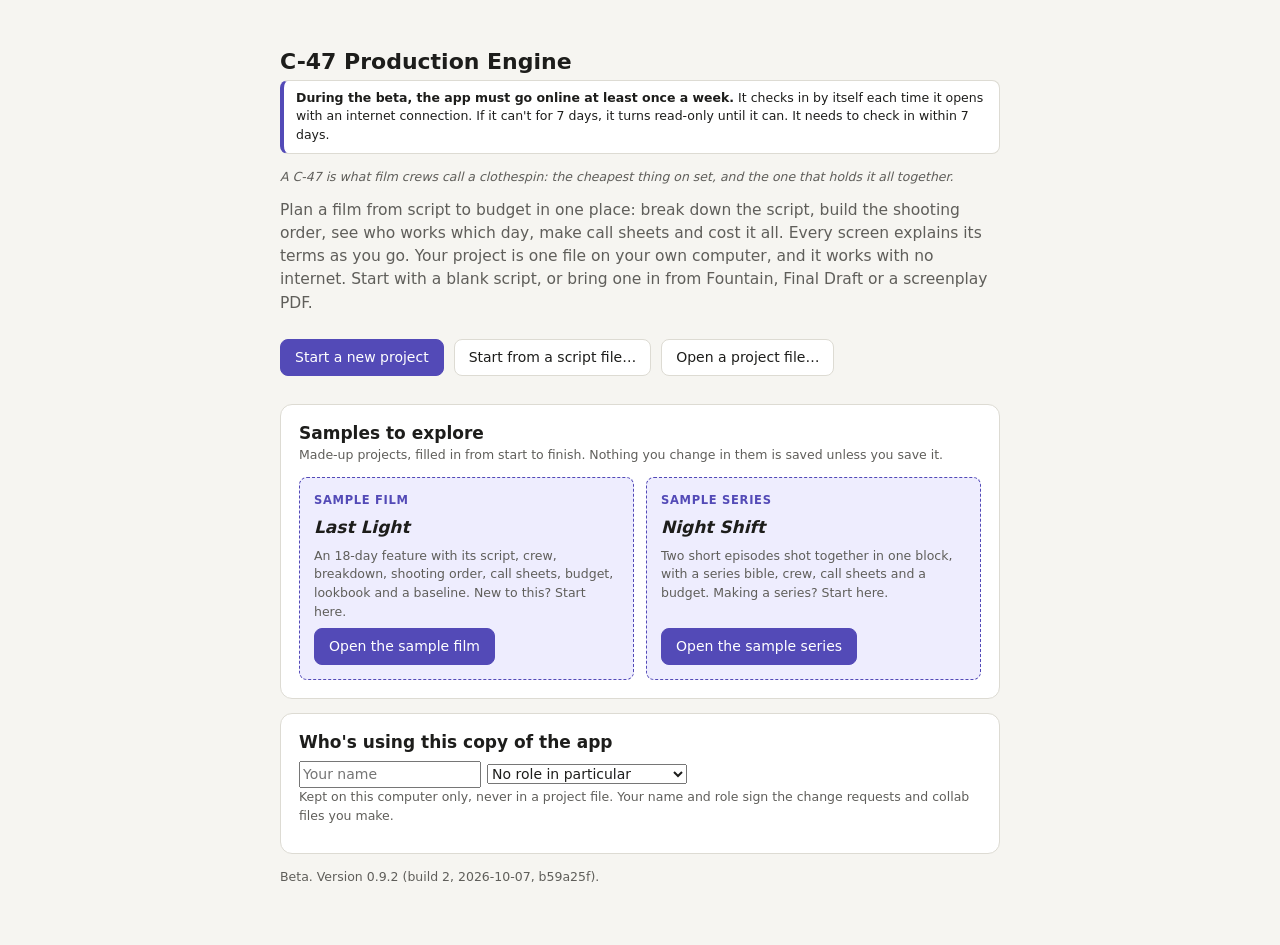
==== commit 38c1dca2: "Web beta feralucce/c47-production-engine@b59a25f2946d8bd8683bd1b0090bfb4e87ed3118" ====
--- a/index.html
+++ b/index.html
@@ -6,8 +6,8 @@
     <meta name="viewport" content="width=device-width, initial-scale=1" />
     <title>C-47 Production Engine</title>
     <link rel="icon" type="image/svg+xml" href="./favicon.svg" />
-    <script type="module" crossorigin src="./assets/index-1m5GKshW.js"></script>
-    <link rel="stylesheet" crossorigin href="./assets/index-DCXKLWFi.css">
+    <script type="module" crossorigin src="./assets/index-CQkMMnSC.js"></script>
+    <link rel="stylesheet" crossorigin href="./assets/index-DG9WE1i5.css">
   </head>
   <body>
     <div id="app"></div>
--- a/assets/index-DG9WE1i5.css
+++ b/assets/index-DG9WE1i5.css
@@ -0,0 +1 @@
+@font-face{font-family:Courier Prime;font-style:normal;font-display:swap;font-weight:400;src:url(./courier-prime-latin-ext-400-normal-B-EsvyE4.woff2)format("woff2"),url(./courier-prime-latin-ext-400-normal-CKOCNFvK.woff)format("woff");unicode-range:U+100-2BA,U+2BD-2C5,U+2C7-2CC,U+2CE-2D7,U+2DD-2FF,U+304,U+308,U+329,U+1D00-1DBF,U+1E00-1E9F,U+1EF2-1EFF,U+2020,U+20A0-20AB,U+20AD-20C0,U+2113,U+2C60-2C7F,U+A720-A7FF}@font-face{font-family:Courier Prime;font-style:normal;font-display:swap;font-weight:400;src:url(./courier-prime-latin-400-normal-BbyBr73r.woff2)format("woff2"),url(./courier-prime-latin-400-normal-BAlbUm6l.woff)format("woff");unicode-range:U+??,U+131,U+152-153,U+2BB-2BC,U+2C6,U+2DA,U+2DC,U+304,U+308,U+329,U+2000-206F,U+20AC,U+2122,U+2191,U+2193,U+2212,U+2215,U+FEFF,U+FFFD}@font-face{font-family:Courier Prime;font-style:normal;font-display:swap;font-weight:700;src:url(./courier-prime-latin-ext-700-normal-ByMJlNdM.woff2)format("woff2"),url(./courier-prime-latin-ext-700-normal-BIFoAzHx.woff)format("woff");unicode-range:U+100-2BA,U+2BD-2C5,U+2C7-2CC,U+2CE-2D7,U+2DD-2FF,U+304,U+308,U+329,U+1D00-1DBF,U+1E00-1E9F,U+1EF2-1EFF,U+2020,U+20A0-20AB,U+20AD-20C0,U+2113,U+2C60-2C7F,U+A720-A7FF}@font-face{font-family:Courier Prime;font-style:normal;font-display:swap;font-weight:700;src:url(./courier-prime-latin-700-normal-D1YCjmaD.woff2)format("woff2"),url(./courier-prime-latin-700-normal-CVvp4Sof.woff)format("woff");unicode-range:U+??,U+131,U+152-153,U+2BB-2BC,U+2C6,U+2DA,U+2DC,U+304,U+308,U+329,U+2000-206F,U+20AC,U+2122,U+2191,U+2193,U+2212,U+2215,U+FEFF,U+FFFD}:root{--bg:#f6f5f1;--panel:#fff;--panel-2:#fbfaf7;--ink:#1d1d1b;--muted:#5f5e5a;--line:#dddbd3;--accent:#534ab7;--accent-ink:#fff;--accent-soft:#eeedfe;--warn:#854f0b;--warn-soft:#faeeda;--danger:#a32d2d;--danger-soft:#fcebeb;--ok:#3b6d11;--paper:#fff;--paper-ink:#111;--radius:8px;--lightningcss-light:initial;--lightningcss-dark: ;color-scheme:light dark;font-family:system-ui,-apple-system,Segoe UI,sans-serif}@media (prefers-color-scheme:dark){:root{--lightningcss-light: ;--lightningcss-dark:initial;--bg:#1b1b1a;--panel:#252523;--panel-2:#2c2c29;--ink:#ecebe6;--muted:#b4b2a9;--line:#3d3d3a;--accent:#afa9ec;--accent-ink:#1b1b1a;--accent-soft:#2f2b58;--warn:#fac775;--warn-soft:#3d2a0c;--danger:#f09595;--danger-soft:#431818;--ok:#97c459}}*{box-sizing:border-box}html,body,#app{height:100%}body{background:var(--bg);color:var(--ink);margin:0;font-size:14px;line-height:1.5}button,input,textarea,select{font:inherit;color:inherit}h1,h2,h3{line-height:1.25}h1{margin:0 0 4px;font-size:22px}h2{margin:0 0 8px;font-size:17px}p{margin:0 0 10px}.muted{color:var(--muted)}.small{font-size:12.5px}.btn{border:1px solid var(--line);background:var(--panel);border-radius:var(--radius);cursor:pointer;align-items:center;gap:6px;padding:7px 14px;display:inline-flex}.btn:hover:not(:disabled){border-color:var(--accent)}.btn:disabled{opacity:.5;cursor:default}.btn.primary{background:var(--accent);border-color:var(--accent);color:var(--accent-ink)}.btn.quiet{background:0 0;border-color:#0000}.btn.danger{color:var(--danger)}.btn:focus-visible,.navitem:focus-visible,.termlink:focus-visible,input:focus-visible,textarea:focus-visible,select:focus-visible{outline:2px solid var(--accent);outline-offset:2px}[tabindex="0"]:focus-visible{outline:2px solid var(--accent);outline-offset:-2px}button:focus-visible{outline:2px solid var(--accent);outline-offset:2px}.notice{border-radius:var(--radius);justify-content:space-between;align-items:flex-start;gap:12px;margin:0 0 12px;padding:10px 14px;display:flex}.notice.error{background:var(--danger-soft);color:var(--danger)}.notice.warn{background:var(--warn-soft);color:var(--warn)}.notice ul{margin:4px 0 0;padding-left:18px}.start{max-width:760px;margin:0 auto;padding:48px 20px}.start .lead{color:var(--muted);margin-bottom:24px;font-size:15.5px}.start .name-note{margin:0 0 12px;font-style:italic}.start .actions{flex-wrap:wrap;gap:10px;margin:0 0 28px;display:flex}.card{background:var(--panel);border:1px solid var(--line);border-radius:12px;margin-bottom:14px;padding:18px}.recover li{border-bottom:1px solid var(--line);flex-wrap:wrap;justify-content:space-between;align-items:center;gap:8px;padding:8px 0;display:flex}.recover li:last-child{border-bottom:0}.recover ul{margin:0;padding:0;list-style:none}.workspace{grid-template-rows:auto minmax(0,1fr);grid-template-columns:260px minmax(0,1fr);height:100%;display:grid}.topbar{background:var(--panel);border-bottom:1px solid var(--line);flex-wrap:wrap;grid-column:1/-1;justify-content:space-between;align-items:center;gap:10px 16px;padding:10px 16px;display:flex}.topbar .title{font-size:15px;font-weight:600}.topbar .status{color:var(--muted);font-size:12.5px}.topbar .status.dirty{color:var(--warn)}.topbar .tools{flex-wrap:wrap;gap:8px;display:flex}.nav{background:var(--panel-2);border-right:1px solid var(--line);padding:10px 8px;overflow:auto}.nav-group{background:var(--panel);border:1px solid var(--line);border-radius:var(--radius);margin:0 0 12px;padding:4px 4px 6px}.nav h3{text-transform:uppercase;letter-spacing:.06em;color:var(--accent);border-bottom:2px solid var(--accent-soft);margin:4px 6px;padding:4px 4px 6px;font-size:12px;font-weight:700}.navitem{text-align:left;border-radius:var(--radius);cursor:pointer;background:0 0;border:0;flex-direction:column;width:100%;padding:6px 10px;display:flex}.navitem:hover{background:var(--accent-soft)}.navitem.active{background:var(--accent-soft);box-shadow:inset 3px 0 0 var(--accent);border-radius:0 var(--radius) var(--radius) 0}.navitem .plain{font-weight:600}.navitem .term{color:var(--muted);font-size:12px}.navitem .soon{color:var(--muted);font-size:11px}.main{padding:20px 24px 40px;overflow:auto}.screen-head{flex-wrap:wrap;justify-content:space-between;align-items:baseline;gap:8px 16px;margin-bottom:16px;display:flex}@media (max-width:800px){.workspace{grid-template-rows:auto auto minmax(0,1fr);grid-template-columns:1fr}.nav{border-right:0;border-bottom:1px solid var(--line);gap:4px;padding:6px;display:flex;overflow-x:auto}.nav h3{display:none}.nav-group{display:contents}.navitem{flex:none;width:auto}.navitem .term,.navitem .soon{display:none}.main{padding:16px}}.termlink{cursor:help;color:inherit;text-align:left;background:0 0;border:0;padding:0}.termlink .ind{color:var(--muted);font-weight:400}.termlink:hover .plain,.termlink:hover .ind{color:var(--accent);-webkit-text-decoration:underline dotted;text-decoration:underline dotted}.termhint{margin:4px 0 10px;display:block}.termcard{border:1px solid var(--line);background:var(--panel);max-width:640px;color:var(--ink);border-radius:12px;margin:0 0 16px;padding:14px 16px;font-size:14px;display:block}.termcard .plain,.termcard .industry,.termcard .text,.termcard .disputed,.termcard .src{display:block}.termcard .text{margin:0 0 8px}.termcard .head{justify-content:space-between;align-items:flex-start;gap:8px;display:flex}.termcard .plain{margin:0;font-size:16px;font-weight:600}.termcard .industry{color:var(--accent);margin:2px 0 8px}.termcard .disputed{background:var(--warn-soft);color:var(--warn);border-radius:var(--radius);margin:6px 0;padding:6px 10px;font-size:13px}.termcard .src{color:var(--muted);word-break:break-all;font-size:12px}.form-and-preview{grid-template-columns:minmax(280px,420px) minmax(0,1fr);align-items:start;gap:24px;display:grid}@media (max-width:1000px){.form-and-preview{grid-template-columns:1fr}}.field{flex-direction:column;gap:4px;margin-bottom:14px;display:flex}.field label{font-weight:600}.field .hint{color:var(--muted);font-size:12.5px}.field input,.field textarea,.field select{border:1px solid var(--line);border-radius:var(--radius);background:var(--panel);padding:7px 10px}.field textarea{resize:vertical;min-height:64px}.table{border-collapse:collapse;background:var(--panel);border:1px solid var(--line);border-radius:12px;width:100%;overflow:hidden}.table th,.table td{text-align:left;border-bottom:1px solid var(--line);vertical-align:top;padding:8px 12px}.table th{color:var(--muted);background:var(--panel-2);font-size:12.5px;font-weight:600}.table tr:last-child td{border-bottom:0}.row-form{flex-wrap:wrap;align-items:flex-end;gap:8px;margin:14px 0;display:flex}.row-form .field{margin:0}.search{border:1px solid var(--line);border-radius:var(--radius);background:var(--panel);width:100%;max-width:420px;margin-bottom:14px;padding:8px 12px}.badge{background:var(--accent-soft);color:var(--accent);border-radius:999px;padding:1px 8px;font-size:11.5px;font-weight:600;display:inline-block}.badge.warn{background:var(--warn-soft);color:var(--warn)}.soon-box{max-width:680px}.soon-box .milestone{margin-bottom:12px;display:inline-block}.paper-wrap{background:var(--panel-2);border:1px solid var(--line);border-radius:12px;padding:20px;overflow:auto}.sheet-scale{transform-origin:0 0}.sheet{background:var(--paper);color:var(--paper-ink);font-family:Courier Prime,Courier New,Courier,monospace;font-size:12pt;line-height:.166667in;position:relative;box-shadow:0 1px 4px #0000002e}.sheet .block{white-space:pre;position:absolute;overflow:hidden}.sheet .u{text-decoration:underline}.sheet .b{font-weight:700}.sheet .sans{font-family:system-ui,-apple-system,Segoe UI,Arial,sans-serif}.sheet .box{box-sizing:border-box;-webkit-print-color-adjust:exact;-moz-print-color-adjust:exact;print-color-adjust:exact;position:absolute}.print-root{display:none}.script-layout{grid-template-columns:210px minmax(0,1fr);align-items:start;gap:16px;display:grid}.scene-list{max-height:calc(100vh - 150px);position:sticky;top:0;overflow:auto}.scene-list h2{text-transform:uppercase;letter-spacing:.05em;color:var(--muted);font-size:12px}.line-bar{z-index:2;background:var(--panel);border:1px solid var(--line);border-radius:12px;flex-wrap:wrap;align-items:center;gap:6px 14px;margin-bottom:10px;padding:8px 12px;font-size:13px;display:flex;position:sticky;top:-20px}.line-bar .lbl{font-weight:600}.line-bar select{border:1px solid var(--line);border-radius:var(--radius);background:var(--panel);padding:5px 8px}.line-bar .hint{white-space:nowrap}.scene-list ol{margin:0;padding:0;list-style:none}.scene-item{text-align:left;border-radius:var(--radius);cursor:pointer;background:0 0;border:0;grid-template-columns:28px 1fr auto;gap:6px;width:100%;padding:5px 6px;font-size:12.5px;display:grid}.scene-item:hover,.scene-item.on{background:var(--accent-soft)}.scene-item .sn{font-weight:700}.scene-item .se{color:var(--muted);font-variant-numeric:tabular-nums}.keys{background:var(--accent-soft);border-radius:var(--radius);margin:0 0 10px;padding:8px 12px}kbd{text-align:center;border:1px solid var(--line);background:var(--panel);border-bottom-width:2px;border-radius:5px;min-width:40px;margin-right:3px;padding:0 5px;font-size:11.5px;display:inline-block}@media (max-width:800px){.script-layout{grid-template-columns:1fr}.scene-list{max-height:220px;position:static}}.script-tools{flex-wrap:wrap;align-items:center;gap:8px 10px;margin:-6px 0 12px;display:flex}.script-tools .sep{background:var(--line);width:1px;height:20px;margin:0 4px}.chip{background:var(--panel-2);border:1px solid var(--line);border-radius:999px;padding:3px 10px;font-size:12.5px;display:inline-block}.chip.locked{background:var(--accent-soft);color:var(--accent);border-color:#0000;font-weight:600}.btn.small{padding:4px 10px;font-size:13px}.script-frame{--zoom:1;overflow-x:auto}.script-paper{zoom:var(--zoom);width:8.5in;margin:0 auto}.script-doc{--indent:0in;color:#111;caret-color:#534ab7;background:#fff;outline:none;min-height:11in;padding:1in 1in 1in 1.5in;font-family:Courier Prime,Courier New,Courier,monospace;font-size:12pt;line-height:.166667in;position:relative;overflow-x:clip;box-shadow:0 1px 4px #0000002e}.script-doc .el{--indent:0in;margin:.166667in 0 0}.script-doc>.el:first-child{margin-top:0}.script-doc .el-heading{text-transform:uppercase;margin-top:.333333in;font-weight:700}.script-doc .el-character{text-transform:uppercase;--indent:2.2in;width:3.8in;margin-left:2.2in}.script-doc .el-parenthetical{--indent:1.6in;width:2.5in;margin-top:0;margin-left:1.6in}.script-doc .el-dialogue{--indent:1in;width:3.5in;margin-top:0;margin-left:1in}.script-doc .el-transition{text-align:right;text-transform:uppercase}.script-doc .el-centered{text-align:center}.script-doc .el-lyric{--indent:1in;width:3.5in;margin-left:1in;font-style:italic}.script-doc .el-note,.script-doc .el-section,.script-doc .el-synopsis{color:#5f5e5a;background:#faf6e2;border-radius:3px;padding:0 4px;font-family:system-ui,sans-serif;font-size:10.5pt}.script-doc .el-note:before{content:"Note: ";font-weight:600}.script-doc .el-section:before{content:"Outline: ";font-weight:600}.script-doc .el-synopsis:before{content:"Summary: ";font-weight:600}.script-doc .el-pagebreak{border-top:2px dashed #9b9a94;min-height:.166667in}.script-doc .el-pagebreak:before{content:"Forced page break";color:#5f5e5a;font-family:system-ui,sans-serif;font-size:10pt}.script-doc .el{position:relative}.script-doc .el-heading[data-scene]:before,.script-doc .el-heading[data-scene]:after{content:attr(data-scene);color:#111;font-weight:700;text-decoration:none;position:absolute;top:0}.script-doc .el-heading[data-scene]:before{left:-.75in}.script-doc .el-heading[data-scene]:after{left:6.1in}.script-doc .el[data-rev]:not(.el-heading):after{content:"*";top:0;left:calc(6.55in - var(--indent));font-weight:700;position:absolute}.script-doc .el-heading.is-omitted{color:#8a8984;text-decoration:line-through}.script-doc .omitted-tag{color:#5f5e5a;letter-spacing:.05em;background:#ecebe6;border-radius:3px;margin-left:12px;padding:0 6px;font:600 10px/1.6 system-ui,sans-serif;text-decoration:none;display:inline-block}.script-doc .pagegap{width:8.5in;margin:calc(1in / 6) 0 calc(1in / 6) calc(-1.5in - var(--indent));color:#5f5e5a;text-align:center;letter-spacing:.04em;text-transform:uppercase;-webkit-user-select:none;user-select:none;background:#ecebe6;padding:6px 0;font:600 11px/1.4 system-ui,sans-serif;display:block}@media print{@page{margin:0}body{background:#fff}#app>:not(.print-root){display:none!important}.print-root{display:block}.print-root .sheet{box-shadow:none;break-after:page}.print-root .sheet:last-child{break-after:auto}}.seg{border:1px solid var(--line);border-radius:var(--radius);display:inline-flex;overflow:hidden}.seg button{background:var(--panel);cursor:pointer;border:0;padding:4px 12px;font-size:13px}.seg button+button{border-left:1px solid var(--line)}.seg button.on{background:var(--accent);color:var(--accent-ink)}.script-layout.tagging{grid-template-columns:190px minmax(0,1fr) 280px}.script-doc[contenteditable=false]{caret-color:#0000;cursor:text}.script-doc .tag{background:color-mix(in srgb, var(--c) 30%, transparent);box-shadow:inset 0 -2px 0 var(--c);cursor:pointer;border-radius:2px}.sw{border-radius:3px;flex:none;width:12px;height:12px;display:inline-block}.tag-picker{z-index:20;background:var(--panel);border:1px solid var(--line);border-radius:12px;width:340px;padding:12px;font-size:13px;position:fixed;box-shadow:0 8px 28px #0003}.tag-picker h4{margin:0 0 8px;font-size:13.5px}.tag-picker input{border:1px solid var(--accent);border-radius:var(--radius);background:var(--panel);width:100%;margin:6px 0 4px;padding:6px 9px}.tag-picker .grp{text-transform:uppercase;letter-spacing:.05em;color:var(--muted);margin:8px 0 3px;font-size:11px;font-weight:600}.pick-list{max-height:240px;overflow:auto}.pick-opt{text-align:left;cursor:pointer;background:0 0;border:0;border-radius:6px;grid-template-columns:12px 1fr auto;align-items:center;gap:8px;width:100%;padding:4px 6px;display:grid}.pick-opt.hi{background:var(--accent-soft)}.pick-foot{border-top:1px solid var(--line);color:var(--muted);margin-top:8px;padding-top:7px;font-size:12px}.needs-panel{background:var(--panel);border:1px solid var(--line);border-radius:12px;max-height:calc(100vh - 150px);padding:14px;position:sticky;top:0;overflow:auto}.needs-panel h2{margin:0 0 2px}.need-cat{margin-top:12px}.need-cat-h{align-items:baseline;gap:7px;font-size:13px;font-weight:600;display:flex}.need-cat-h .muted{font-size:12px;font-weight:400}.need-cat ul{margin:3px 0 0 19px;padding:0;list-style:none}.need-cat li{justify-content:space-between;gap:8px;padding:2px 0;display:flex}.need-cat li.unwritten>span:first-child{font-style:italic}.need-cat .why{color:var(--muted);white-space:nowrap;font-size:12px}.need-cat .x{color:var(--muted);cursor:pointer;background:0 0;border:0;padding:0 0 0 6px;font-size:14px;line-height:1}.need-cat .x:hover{color:var(--danger)}.needs-panel .add{justify-content:center;width:100%;margin-top:14px}@media (max-width:1100px){.script-layout.tagging{grid-template-columns:minmax(0,1fr) 260px}.script-layout.tagging .scene-list{display:none}}@media (max-width:800px){.script-layout.tagging{grid-template-columns:1fr}.needs-panel{max-height:none;position:static}}.el-layout{grid-template-columns:250px minmax(0,1fr);align-items:start;gap:20px;display:grid}.cat-list{background:var(--panel);border:1px solid var(--line);border-radius:12px;max-height:calc(100vh - 140px);padding:8px;position:sticky;top:0;overflow:auto}.cat-list>button{text-align:left;cursor:pointer;background:0 0;border:0;border-radius:6px;grid-template-columns:12px 1fr auto;align-items:center;gap:8px;width:100%;padding:5px 8px;font-size:13px;display:grid}.cat-list>button:hover,.cat-list>button.on{background:var(--accent-soft)}.cat-list .term{color:var(--muted);font-size:11.5px;display:block}.cat-list .n{color:var(--muted);font-size:12px}.add-cat{border-top:1px solid var(--line);align-items:center;gap:6px;margin-top:6px;padding:8px 4px 2px;display:flex}.add-cat input:not([type=color]){border:1px solid var(--line);border-radius:var(--radius);background:var(--panel);flex:1;min-width:0;padding:4px 8px}input[type=color]{border:1px solid var(--line);background:var(--panel);cursor:pointer;border-radius:6px;flex:none;width:30px;height:28px;padding:1px}.cat-head{align-items:center;gap:12px;margin-bottom:6px;display:flex}.cat-head>div{flex:1}.cat-name{border-radius:var(--radius);background:0 0;border:1px solid #0000;width:100%;max-width:480px;margin-left:-6px;padding:2px 6px;font-size:18px;font-weight:600}.cat-name:hover,.cat-name:focus{border-color:var(--line);background:var(--panel)}.cast-tools{justify-content:space-between;align-items:flex-start;gap:12px;display:flex}.cast-tools p{max-width:620px;margin:0 0 10px}.el-table td{vertical-align:middle}.cell-input{background:0 0;border:1px solid #0000;border-radius:6px;width:100%;min-width:140px;padding:3px 6px}.cell-input:hover,.cell-input:focus{border-color:var(--line);background:var(--panel)}.el-table select{border:1px solid var(--line);background:var(--panel);border-radius:6px;max-width:200px;padding:3px 6px}.el-table .grip{color:#6f6e69;cursor:grab;letter-spacing:-2px;width:18px}.el-table .num{font-variant-numeric:tabular-nums;font-weight:700}.el-table tr.dragging td{background:var(--accent-soft)}.lock{border:1px solid var(--line);background:var(--panel);cursor:pointer;color:var(--muted);border-radius:999px;padding:1px 10px;font-size:12px}.lock.on{background:var(--accent-soft);color:var(--accent);border-color:#0000;font-weight:600}.updown button{border:1px solid var(--line);background:var(--panel);cursor:pointer;border-radius:5px;width:24px;height:24px;margin-right:2px}.updown button:disabled{opacity:.35;cursor:default}.more-row td{background:var(--panel-2)}.more-tools{flex-wrap:wrap;align-items:center;gap:10px 18px;display:flex}.more-tools select{border:1px solid var(--line);background:var(--panel);border-radius:6px;padding:3px 6px}@media (max-width:900px){.el-layout{grid-template-columns:1fr}.cat-list{max-height:260px;position:static}.el-table{display:block;overflow-x:auto}}.breakdown-screen .screen-head .seg button{padding:5px 14px}.sheet-tools{flex-wrap:wrap;align-items:center;gap:8px 10px;margin-bottom:12px;display:flex}.sheet-tools select{border:1px solid var(--line);border-radius:var(--radius);background:var(--panel);max-width:320px;padding:6px 8px}.sheet-tools .sep{background:var(--line);width:1px;height:22px;margin:0 4px}.synopsis{max-width:760px}.breakdown-screen .length-field{max-width:360px}.sheet-preview{flex-direction:column;gap:16px;display:inline-flex}.where-table .cat-row td{background:var(--panel-2);font-weight:600}.where-table td:nth-child(2),.where-table td:nth-child(3){white-space:nowrap;font-variant-numeric:tabular-nums}.board-tools{flex-wrap:wrap;align-items:center;gap:8px;display:flex}.board-tools select{border:1px solid var(--line);border-radius:var(--radius);background:var(--panel);max-width:260px;padding:5px 8px}.board-layout{grid-template-columns:minmax(0,1fr) 300px;align-items:start;gap:16px;display:grid}.board{border:1px solid var(--line);background:var(--panel);border-radius:12px;overflow:hidden}.board .cols,.board .strip{grid-template-columns:18px 46px 64px minmax(140px,2fr) 74px 58px 80px minmax(120px,2fr);align-items:center;gap:8px;padding:0 10px;display:grid}.board .cols{border-bottom:1px solid var(--line);background:var(--panel-2);z-index:1;padding-top:7px;padding-bottom:7px;position:sticky;top:0}.board .cols span{color:var(--muted);font-size:11.5px;font-weight:600;line-height:1.2}.board .cols small{font-size:10.5px;font-weight:400;display:block}.board .strip{color:#1d1d1b;cursor:pointer;border-bottom:1px solid #0000001f;min-height:26px;font-size:12.5px}.board .strip .num{font-variant-numeric:tabular-nums;font-weight:700}.board .strip .set{text-overflow:ellipsis;white-space:nowrap;overflow:hidden}.board .strip .note{color:#3d3d3a;white-space:nowrap;text-overflow:ellipsis;font-size:12px;overflow:hidden}.board .grip{color:#0000009e;letter-spacing:-2px;cursor:grab}.board .assumed{color:#5f5e5a;font-style:italic}.board .sel{outline-offset:-2px;outline:2px solid #534ab7;position:relative}.board .dragging{opacity:.45}.board .over{box-shadow:inset 0 3px #534ab7}.board .drop-end{background:#534ab7;height:3px}.daybreak{color:#f2f1ec;cursor:pointer;background:#161616;flex-wrap:wrap;align-items:center;gap:4px 14px;padding:6px 10px;font-size:12.5px;display:flex}.daybreak strong{font-size:13px}.daybreak .m{color:#c9c7bf}.banner-row{border-bottom:1px solid var(--line);color:#3d3d3a;cursor:pointer;background:repeating-linear-gradient(45deg,#fbfaf7,#fbfaf7 8px,#f1efe8 8px 16px);padding:5px 10px 5px 38px;font-size:12.5px;font-weight:600}.banner-row.move{background:repeating-linear-gradient(45deg,#fdeee0,#fdeee0 8px,#f8dfc6 8px 16px)}.pool-head{background:var(--panel-2);border-top:2px dashed var(--line);border-bottom:1px solid var(--line);color:var(--ink);padding:8px 10px;font-size:12.5px}.board-side{flex-direction:column;gap:12px;display:flex;position:sticky;top:0}.board-side .card{margin:0;padding:14px}.board-side h2{margin:0 0 8px}.details-head{justify-content:space-between;align-items:baseline;gap:8px;display:flex}.detail-move{flex-wrap:wrap;align-items:center;gap:6px;margin:0 0 12px;display:flex}.detail-move select,.details select{border:1px solid var(--line);border-radius:var(--radius);background:var(--panel);padding:5px 8px}.time-pair{grid-template-columns:1fr 1fr;gap:10px;display:grid}.check-row{align-items:flex-start;gap:8px;margin:4px 0 12px;font-size:13px;display:flex}.legend{grid-template-columns:1fr 1fr;gap:4px 10px;font-size:12px;display:grid}.legend span{align-items:center;gap:6px;display:flex}.legend i{border:1px solid #0003;border-radius:2px;width:18px;height:12px;display:inline-block}@media (max-width:1100px){.board-layout{grid-template-columns:1fr}.board-side{position:static}}@media (max-width:800px){.board{overflow-x:auto}.board .cols,.board .strip{min-width:720px}}.shoot-settings h2{font-size:15px}.weekdays{border:0;flex-wrap:wrap;gap:4px 10px;margin:0 0 14px;padding:0;display:flex}.weekdays legend{margin-bottom:4px;padding:0;font-weight:600}.weekdays label{align-items:center;gap:4px;font-size:13px;display:flex}.inline-add{flex-wrap:wrap;align-items:center;gap:6px;display:flex}.chips{flex-wrap:wrap;gap:6px;margin:6px 0 0;padding:0;list-style:none;display:flex}.chips .chip button{cursor:pointer;color:var(--muted);background:0 0;border:0;padding:0 0 0 4px}.phase-bar{flex-wrap:wrap;align-items:center;gap:6px 8px;margin:10px 0 0;display:flex}.phase-card{margin-bottom:14px}.phase-card h2{margin:0 0 8px}.phase-add{flex-wrap:wrap;align-items:center;gap:8px 12px;display:flex}.phase-add>input{border:1px solid var(--line);border-radius:var(--radius);background:var(--panel);color:var(--ink);min-width:240px;padding:5px 8px}.phase-add .swatches{margin:0}.phase .phase-name{font:inherit;color:inherit;padding:0}.phase-recolor{flex-wrap:wrap;align-items:center;gap:6px 10px;margin-top:10px;display:flex}.phase{color:#1d1d1b;border-radius:999px;align-items:center;gap:4px;padding:2px 6px 2px 10px;font-size:12.5px;font-weight:600;display:inline-flex}.phase input[type=color]{background:0 0;border:0;width:18px;height:18px;padding:0}.phase button{cursor:pointer;color:#5f5e5a;background:0 0;border:0;padding:0 2px}.phase-bar .inline-add input:not([type=color]){border:1px solid var(--line);border-radius:var(--radius);background:var(--panel);padding:4px 8px}.task-form{grid-template-columns:minmax(200px,2fr) minmax(140px,1fr) minmax(260px,2fr) auto;align-items:end;gap:10px 14px;max-width:1100px;display:grid}.task-form .field{margin:0}.when{border:0;flex-direction:column;gap:4px;margin:0;padding:0;font-size:13px;display:flex}.when legend{margin-bottom:2px;padding:0;font-weight:600}.when label{align-items:center;gap:6px;display:flex}.when input[type=number]{border:1px solid var(--line);background:var(--panel);border-radius:6px;width:56px;padding:2px 6px}.when input[type=date]{border:1px solid var(--line);background:var(--panel);border-radius:6px;padding:2px 6px}.weeks{border:1px solid var(--line);background:var(--panel);border-radius:12px;overflow:hidden}.week{border-bottom:1px solid var(--line);grid-template-columns:150px 1fr;align-items:start;gap:12px;padding:9px 14px;font-size:13px;display:grid}.week:last-child{border-bottom:0}.week.shoot{background:var(--panel-2)}.week .wk{font-weight:600}.week .out{color:var(--muted);font-size:11.5px;font-weight:400;display:block}.tasks{margin:0;padding:0;list-style:none}.tasks li{grid-template-columns:20px minmax(160px,1fr) 150px auto 20px;align-items:center;gap:6px;padding:1px 0;display:grid}.tasks li.done .cell-input{color:var(--muted);text-decoration:line-through}.tasks select{border:1px solid var(--line);color:#1d1d1b;background:var(--panel);border-radius:999px;padding:1px 8px;font-size:12px}.tasks .tied{color:var(--accent);white-space:nowrap;font-size:11px}.tasks .x{cursor:pointer;color:var(--muted);background:0 0;border:0}.from-board{color:var(--accent);margin-top:4px;font-size:12px;font-weight:600}@media (max-width:900px){.task-form,.week{grid-template-columns:1fr}.tasks li{grid-template-columns:20px 1fr 120px 20px}.tasks .tied{display:none}}.city-results{border:1px solid var(--line);border-radius:var(--radius);background:var(--panel);max-height:240px;margin:4px 0;padding:4px;list-style:none;overflow:auto}.city-results button{text-align:left;cursor:pointer;background:0 0;border:0;border-radius:6px;flex-direction:column;align-items:flex-start;width:100%;padding:4px 8px;font-size:13px;display:flex}.city-results button:hover,.city-results button:focus-visible{background:var(--accent-soft)}.city-results .muted{font-size:12px}.board-side .field input,.board-side .field select,.board-side .field textarea{width:100%;min-width:0}.time-pair{grid-template-columns:minmax(0,1fr) minmax(0,1fr)}.tabs{border-bottom:1px solid var(--line);flex-wrap:wrap;gap:2px;margin:0 0 16px;display:flex}.tabs button{color:var(--muted);cursor:pointer;background:0 0;border:0;border-bottom:3px solid #0000;padding:8px 14px;font-weight:600}.tabs button.on{color:var(--ink);border-bottom-color:var(--accent)}.tabs .n{color:var(--muted);margin-left:6px;font-weight:400}.tool-row{flex-wrap:wrap;align-items:center;gap:8px 12px;margin-bottom:12px;display:flex}.tool-row input{border:1px solid var(--line);border-radius:var(--radius);background:var(--panel);padding:6px 10px}.tool-row .find{min-width:260px}.split{grid-template-columns:minmax(0,1fr) 360px;align-items:start;gap:16px;display:grid}.split>.card.detail{max-height:calc(100vh - 150px);margin:0;position:sticky;top:0;overflow:auto}.split .field input,.split .field select,.split .field textarea{width:100%;min-width:0}.table tr.pick{cursor:pointer}.table tr.pick:hover td{background:var(--panel-2)}.table tr.rowsel td{background:var(--accent-soft)!important}.pill{white-space:nowrap;background:var(--panel-2);color:var(--muted);border-radius:999px;padding:1px 8px;font-size:11.5px;font-weight:600;display:inline-block}.pill.pay-cash{color:#3b6d11;background:#e6f2dc}.pill.pay-in-kind,.pill.pay-pro-bono{color:#534ab7;background:#eeedfe}.pill.pay-deferred{background:var(--warn-soft);color:var(--warn)}.unavail{color:var(--warn);font-size:12.5px}.tag-note{color:var(--warn);font-size:11.5px;font-weight:400}.minor label{align-items:center;gap:4px;margin-right:6px;font-size:13px;display:inline-flex}.minor input[type=number]{border:1px solid var(--line);background:var(--panel);border-radius:6px;width:64px;padding:2px 6px}.items-table select,.hub-screen .table select{border:1px solid var(--line);background:var(--panel);border-radius:6px;max-width:220px;padding:3px 6px}.items-table .cat-row td{background:var(--panel-2);font-weight:600}.cell-input.money{min-width:70px;max-width:100px}.roles-panel{margin-bottom:14px}@media (max-width:1000px){.split{grid-template-columns:1fr}.split>.card.detail{max-height:none;position:static}.hub-screen .table{display:block;overflow-x:auto}}.checks-card ul{max-height:320px;margin:0;padding:0;list-style:none;overflow:auto}.checks-card h2{justify-content:space-between;align-items:baseline;gap:8px;display:flex}.checks-card .count{color:var(--ok);font-size:12px;font-weight:600}.checks-card .count.warn{color:var(--warn)}.check button{text-align:left;border:0;border-top:1px solid var(--line);cursor:pointer;width:100%;color:inherit;background:0 0;grid-template-columns:16px 1fr;gap:6px;padding:6px 0;font-size:12.5px;display:grid}.check button:disabled{cursor:default}.check button:not(:disabled):hover{background:var(--panel-2)}.check .i{font-weight:700}.check.warn .i{color:var(--warn)}.check.info .i{color:var(--accent)}.check.ok .i{color:var(--ok)}.board .strip .flag{color:#a32d2d;margin-left:3px;font-weight:800;display:inline-block}.keep-together{flex-direction:column;gap:6px;display:flex}.keep-together .lbl{font-weight:600}.keep-together .chip button{cursor:pointer;color:var(--muted);background:0 0;border:0}.minor-limits{margin-top:8px}.minor-limits .termcard{padding:10px 12px;font-size:12.5px}.print-menu{border:1px solid var(--line);border-radius:var(--radius);background:var(--panel);padding:5px 8px;font-size:13px}.dood-wrap{border:1px solid var(--line);background:var(--panel);border-radius:12px;max-height:calc(100vh - 260px);overflow:auto}.dood{border-collapse:separate;border-spacing:0;font-size:12.5px}.dood th,.dood td{border-right:1px solid var(--line);border-bottom:1px solid var(--line);text-align:center;white-space:nowrap;padding:4px 6px}.dood thead th{background:var(--panel-2);z-index:1;font-size:11.5px;position:sticky;top:0}.dood thead th span{color:var(--muted);font-size:11px;font-weight:400;display:block}.dood th.extra{color:#1d1d1b;background:#e3ecf7}.dood .who{background:var(--panel);text-align:left;z-index:2;min-width:180px;position:sticky;left:0}.dood thead .who{z-index:3;background:var(--panel-2)}.dood td.code{color:#1d1d1b;font-variant-numeric:tabular-nums;min-width:38px;font-weight:700}.dood .tot{background:var(--panel-2);min-width:46px}.dood tbody tr{cursor:pointer}.dood tbody tr:hover .who{background:var(--accent-soft)}.dood tbody tr.sel .who{background:var(--accent-soft);box-shadow:inset 3px 0 0 var(--accent)}.dood-key{margin-top:8px}.dood-detail{max-width:720px;margin-top:14px}.dood-detail h3{margin:12px 0 6px;font-size:13.5px}.cs-layout{flex-direction:column;gap:12px;display:flex}.cs-entries{grid-template-columns:minmax(0,1fr) minmax(0,1.4fr);align-items:start;gap:0 16px;display:grid}.cs-entries .cs-crew,.cs-entries .notice{grid-column:1/-1}.cs-sheet-head{margin:8px 0 0}.cs-preview{align-self:flex-start;max-width:100%;overflow-x:auto}.cs-row{flex-wrap:wrap;gap:0 16px;display:flex}.cs-table{border-collapse:collapse;width:100%;font-size:13px}.cs-table th{text-align:left;color:var(--muted);border-bottom:1px solid var(--line);padding:4px 6px;font-size:11.5px;font-weight:600}.cs-table td{border-bottom:1px solid var(--line);vertical-align:middle;padding:4px 6px}.cs-table input{border:1px solid var(--line);border-radius:var(--radius);background:var(--panel);width:100%;min-width:0;padding:4px 6px}.cs-table input.cs-note{min-width:120px}.cs-table-wrap{overflow-x:auto}.cs-time{white-space:nowrap;align-items:center;gap:4px;display:inline-flex}.cs-time input.from-crew{color:var(--muted)}.sheet .page-pic{object-fit:cover;border:0;border-radius:0;margin:0;padding:0;display:block;position:absolute}.sheet .page-pic.missing{background:#e8e6df}.samples{margin-top:18px}.samples h2{margin:0 0 2px;font-size:17px}.sample-tiles{grid-template-columns:repeat(auto-fit,minmax(240px,1fr));gap:12px;margin-top:12px;display:grid}.start .sample{border:1px dashed var(--accent);border-radius:var(--radius);background:var(--accent-soft);flex-direction:column;align-items:flex-start;gap:6px;padding:14px;display:flex}.sample .sample-kind{text-transform:uppercase;letter-spacing:.06em;color:var(--accent);font-size:11.5px;font-weight:700}.sample .sample-name{font-size:17px}.sample .btn{margin-top:auto}.print-list{max-width:900px}.print-preview{margin-top:16px}.preview-pages{flex-wrap:wrap;align-items:flex-start;gap:12px;display:flex}.look-screen.dropping{outline:3px dashed var(--accent);outline-offset:6px;border-radius:12px}.pic-grid{grid-template-columns:repeat(auto-fill,minmax(168px,1fr));gap:12px;display:grid}.pic{text-align:left;border:1px solid var(--line);background:var(--panel);cursor:pointer;border-radius:10px;flex-direction:column;align-items:flex-start;gap:4px;padding:8px;display:flex}.pic.sel{border-color:var(--accent);box-shadow:0 0 0 2px var(--accent-soft)}.pic .cap{text-overflow:ellipsis;white-space:nowrap;max-width:100%;font-size:13px;font-weight:600;overflow:hidden}.pic-open{cursor:pointer;text-align:left;background:0 0;border:0;flex-direction:column;align-items:flex-start;gap:4px;width:100%;padding:0;display:flex}.pic-tools{gap:2px;display:flex}.thumb{background:var(--panel-2);border-radius:6px;justify-content:center;align-items:center;max-width:100%;display:flex;overflow:hidden}.thumb img{object-fit:cover;width:100%;height:100%}.pic-strip{flex-wrap:wrap;gap:6px;display:flex}.pic.small-pic{padding:3px}.pic-big{object-fit:contain;background:var(--panel-2);border-radius:8px;width:100%;max-height:260px}.pic-detail .check-row{align-items:center;gap:6px;display:flex}.drop-hint{border:2px dashed var(--line);text-align:center;color:var(--muted);border-radius:12px;margin-bottom:12px;padding:28px}.look-boards{grid-template-columns:200px minmax(0,1fr);align-items:start;gap:16px;display:grid}.board-list{flex-direction:column;gap:4px;display:flex}.board-pick{text-align:left;cursor:pointer;background:0 0;border:1px solid #0000;border-radius:8px;padding:6px 10px;font-weight:600}.board-pick.on{background:var(--accent-soft);border-color:var(--accent)}.board-body .inline-add input{font-size:15px;font-weight:600}.board-notes{border:1px solid var(--line);border-radius:var(--radius);background:var(--panel);width:100%;min-height:44px;margin:8px 0 12px;padding:6px 10px}.look-foot{margin-top:14px}@media (max-width:900px){.look-boards{grid-template-columns:minmax(0,1fr)}}.drawer{border:1px solid var(--line);background:var(--panel);border-radius:10px;margin:10px 0;padding:8px 10px}.drawer-head{flex-wrap:wrap;align-items:center;gap:4px 10px;display:flex}.drawer-tools{gap:4px;margin-left:auto;display:flex}.drawer-pics{flex-wrap:wrap;gap:8px;margin-top:8px;display:flex}.drawer-pic{width:120px;margin:0;position:relative}.drawer-pic img{object-fit:cover;background:var(--panel-2);border-radius:6px;width:120px;height:80px;display:block}.drawer-pic figcaption{text-overflow:ellipsis;white-space:nowrap;margin-top:2px;font-size:11.5px;overflow:hidden}.drawer-pic .unlink{color:#fff;cursor:pointer;background:#0009;border:0;border-radius:999px;width:22px;height:22px;line-height:1;position:absolute;top:3px;right:3px}.drawer-pick{flex-direction:column;gap:6px;margin-top:8px;display:flex}.changes-screen .versions input{border:1px solid var(--line);border-radius:var(--radius);background:var(--panel);min-width:240px;padding:4px 6px}.pill.baseline{color:#3b6d11;background:#e6f2dc;margin-left:8px}.compare-head{flex-wrap:wrap;align-items:center;gap:8px;margin-bottom:8px;display:flex}.compare-head h2{margin:0 8px 0 0}.compare-head select{border:1px solid var(--line);border-radius:var(--radius);background:var(--panel);padding:5px 8px}.impact{background:var(--panel-2);border-radius:10px;margin-bottom:14px;padding:10px 14px}.impact h3{margin:0 0 8px;font-size:14px}.impact-grid{grid-template-columns:max-content 1fr;gap:4px 18px;margin:0 0 10px;display:grid}.impact-grid dt{color:var(--muted)}.impact-grid dd{font-variant-numeric:tabular-nums;margin:0}.impact .up{color:#a3261b}.impact .down{color:#3b6d11}.impact-days{max-width:720px}.diff-group h4{margin:12px 0 4px;font-size:13px}.diff-group ul{margin:0;padding-left:18px}.diff-group li{margin:2px 0;font-size:13px}.diff-group li.diff-added::marker{content:"+  ";color:#3b6d11;font-weight:700}.diff-group li.diff-removed::marker{content:"−  ";color:#a3261b;font-weight:700}.diff-group li.diff-changed::marker{content:"~  ";color:#854f0b;font-weight:700}.requests .request-form{grid-template-columns:minmax(200px,1fr) minmax(160px,260px);align-items:start;gap:8px;margin:8px 0;display:grid}.requests .request-form textarea{grid-column:1/-1;min-height:52px}.requests .request-form button{justify-self:start}.requests input,.requests textarea{border:1px solid var(--line);border-radius:var(--radius);background:var(--panel);padding:6px 10px}.request-title{align-items:center;gap:10px;display:flex}.request-title input{flex:1;font-size:15px;font-weight:600}.pill.open{background:var(--warn-soft);color:var(--warn)}.pill.approved{color:#3b6d11;background:#e6f2dc}.pill.rejected{color:#a3261b;background:#f6dcda}.open-request{border-left:4px solid #e0a339;padding-left:12px}.decide{flex-wrap:wrap;align-items:center;gap:8px;display:flex}.request-log .log-more td{background:var(--panel-2)}.request-bar{background:var(--warn-soft);color:var(--ink);border-color:#e0a339}.collab-review .offered{margin:8px 0 12px;padding:0;list-style:none}.collab-review .offered li{border-bottom:1px solid var(--line);padding:6px 8px}.collab-review .offered li.clash{background:var(--warn-soft);color:var(--ink);border:1px solid #e0a339;border-radius:6px;flex-direction:column;gap:4px;display:flex}.collab-review label{align-items:flex-start;gap:8px;display:flex}.collab input{border:1px solid var(--line);border-radius:var(--radius);background:var(--panel);padding:6px 10px}.collab-list{margin-top:10px}.budget-wrap{border:1px solid var(--line);background:var(--panel);border-radius:12px;overflow:auto}.budget{border-collapse:collapse;width:100%;font-size:13px}.budget th{text-align:left;color:var(--muted);border-bottom:1px solid var(--line);background:var(--panel-2);vertical-align:bottom;padding:6px 8px;font-size:11.5px;font-weight:600}.budget th span{font-size:11px;font-weight:400;display:block}.budget td{border-bottom:1px solid var(--line);padding:5px 8px}.budget .num{text-align:right;font-variant-numeric:tabular-nums;white-space:nowrap}.budget td.zero{color:var(--muted)}.budget .acct{font-variant-numeric:tabular-nums;width:70px}.budget .group-head td{background:var(--panel-2);padding-top:10px;font-weight:700}.budget .group-total td{border-bottom:2px solid var(--line);font-weight:600}.budget .grand td{background:var(--accent-soft);font-size:14px;font-weight:700}.budget .acct-row{cursor:pointer}.budget .acct-row:hover td{background:var(--accent-soft)}.budget .acct-row.empty td{color:var(--muted)}.budget input,.budget select{border:1px solid var(--line);border-radius:var(--radius);background:var(--panel);padding:4px 6px}.budget input.wide{width:100%;min-width:180px}.budget.lines td{vertical-align:middle}.budget.lines select{max-width:150px}.budget.lines input.what{min-width:200px}.budget.lines td,.budget.lines th{padding-left:6px;padding-right:6px}.budget.totals{max-width:760px;margin-top:4px}.budget-add{margin-bottom:12px}.budget-intro{justify-content:space-between;align-items:flex-start;gap:16px;margin-bottom:10px;display:flex}.budget-intro p{margin:0}.budget .muted-row td{color:var(--muted);font-size:12.5px}.budget.list{max-width:980px}.budget .nowrap{white-space:nowrap}.budget tr.open td{background:var(--accent-soft)}.budget .line-more td{background:var(--panel-2);padding:10px 12px}.line-more-grid{flex-wrap:wrap;align-items:center;gap:8px 18px;margin-bottom:8px;display:flex}.line-more-grid .check{align-items:center;gap:4px;display:inline-flex}.budget-templates h2{margin-top:0}.template-list{grid-template-columns:repeat(auto-fill,minmax(220px,1fr));gap:10px;display:grid}.template{text-align:left;border:1px solid var(--line);background:var(--panel);cursor:pointer;border-radius:10px;flex-direction:column;gap:4px;padding:10px 12px;display:flex}.template:hover{border-color:var(--accent);background:var(--accent-soft)}.bring-in{flex-wrap:wrap;align-items:center;gap:8px;margin:10px 0 14px;display:flex}.global-chip.linked{color:#3b6d11;background:#e6f2dc}.line-notes{align-items:center;gap:8px;max-width:640px;display:flex}.global-chip{color:#534ab7;white-space:nowrap;background:#eeedfe;border-radius:999px;padding:2px 8px;font-size:12px;font-weight:600;display:inline-block}@media (max-width:1100px){.cs-entries{grid-template-columns:minmax(0,1fr)}}.gaps{margin:0;padding:0;list-style:none}.gaps li{border-top:1px solid var(--line);flex-wrap:wrap;align-items:center;gap:6px 12px;padding:5px 0;font-size:13px;display:flex}.inline-num{border:1px solid var(--line);background:var(--panel);border-radius:6px;width:52px;padding:1px 6px}.board{max-height:max(320px,100vh - 260px);overflow:auto}.board-side{max-height:max(320px,100vh - 150px);overflow:auto}.board-add .per-day{align-items:center;gap:4px;display:inline-flex}.board-add .per-day input{border:1px solid var(--line);border-radius:var(--radius);background:var(--panel);width:52px;color:var(--ink);padding:4px 6px}.board-add .per-day input[aria-invalid=true]{border-color:var(--danger)}.board .strip .set-color{text-align:center;border:1px solid #00000059;border-radius:4px;min-width:26px;padding:1px 5px;display:inline-block}.swatches{grid-template-columns:repeat(13,22px);gap:5px;max-width:100%;margin:4px 0;display:grid}.swatch.none{grid-column:1/-1;justify-self:start;width:auto;min-width:24px}.swatch{cursor:pointer;border:1px solid #00000040;border-radius:5px;width:22px;height:22px;padding:0}.swatch.none{background:linear-gradient(135deg, transparent 45%, var(--danger) 45%, var(--danger) 55%, transparent 55%), var(--panel);border-color:var(--line)}.swatch[aria-checked=true]{outline:2px solid var(--ink);outline-offset:2px}.swatch:focus-visible{outline:2px solid var(--accent);outline-offset:2px}.swatch:disabled{cursor:default;opacity:.5}.set-colors ul{flex-direction:column;gap:2px;margin:0;padding:0;list-style:none;display:flex}.set-pick{text-align:left;width:100%;color:var(--ink);cursor:pointer;background:0 0;border:0;border-radius:4px;align-items:center;gap:8px;padding:4px 2px;font-size:12.5px;display:flex}.set-pick:hover{background:var(--panel-2)}.set-pick i{border:1px solid #0000004d;border-radius:3px;flex:none;width:18px;height:14px}.set-pick i.empty{border-style:dashed;border-color:var(--muted)}.tool-group{flex-wrap:wrap;align-items:center;gap:8px 10px;display:inline-flex}.notice.undo{background:var(--accent-soft);color:var(--ink);align-items:center}.time-field{flex-wrap:nowrap;align-items:center;gap:2px;max-width:100%;display:inline-flex;position:relative}.time-field input{border:1px solid var(--line);border-radius:var(--radius);background:var(--panel);width:8.5em;min-width:0;color:var(--ink);padding:5px 8px}.time-field input.from-crew{color:var(--muted)}.time-field input[aria-invalid=true]{border-color:var(--danger)}.time-open{border:1px solid var(--line);background:var(--panel-2);color:var(--ink);border-radius:var(--radius);cursor:pointer;padding:4px 7px}.time-list{z-index:20;background:var(--panel);border:1px solid var(--line);border-radius:var(--radius);min-width:9.5em;max-height:220px;margin:2px 0 0;padding:4px 0;list-style:none;position:absolute;top:100%;left:0;overflow:auto;box-shadow:0 6px 20px #0000002e}.time-list button{text-align:left;width:100%;color:var(--ink);cursor:pointer;font-variant-numeric:tabular-nums;background:0 0;border:0;padding:4px 12px;font-size:13px;display:block}.time-list button:hover,.time-list button:focus-visible{background:var(--accent-soft)}.time-list button[aria-selected=true]{font-weight:700}.time-bad{white-space:nowrap;color:var(--danger);background:var(--panel);z-index:5;border-radius:4px;margin-top:2px;padding:1px 4px;font-size:11.5px;position:absolute;top:100%;left:0}.board-side .field .time-field{display:flex}.board-side .field .time-field input{flex:1;width:auto}.cs-table .time-field input{width:7.4em}.cs-table input[type=time]{width:auto}.role-who{align-items:center;gap:8px;display:inline-flex}.role-plus{padding:1px 8px;font-weight:700;line-height:1.3}.roles-panel .inline-add input{border:1px solid var(--line);border-radius:var(--radius);background:var(--panel);color:var(--ink);padding:4px 8px}.budget.lines tr.line-a td{border-bottom:0;padding-bottom:2px}.budget.lines tr.line-b td{padding-top:2px}.budget.lines .line-b-row{flex-wrap:wrap;align-items:center;gap:6px 18px;display:flex}.budget.lines .line-b-end{gap:4px;margin-left:auto;display:inline-flex}.budget.lines td .what{min-width:220px}.nav[hidden]{display:none!important}.workspace.folded{grid-template-columns:minmax(0,1fr)}.topbar-left{flex-wrap:wrap;align-items:center;gap:8px 14px;display:flex}.topbar .fold{padding:4px 10px}.stage-menu{align-items:center;gap:4px;display:inline-flex}.stage-menu select{border:1px solid var(--line);border-radius:var(--radius);background:var(--panel);color:var(--ink);padding:5px 8px;font-weight:600}.dialog-backdrop{z-index:100;background:#14141273;place-items:center;padding:16px;display:grid;position:fixed;inset:0}.dialog-box{background:var(--panel);width:min(520px,100%);max-height:calc(100vh - 32px);color:var(--ink);border:1px solid var(--line);border-radius:12px;flex-direction:column;gap:12px;padding:20px 22px;display:flex;overflow:auto;box-shadow:0 18px 50px #0000004d}.dialog-box h2{margin:0;font-size:17px}.dialog-box>:last-child{flex-wrap:wrap;justify-content:flex-end;gap:8px;margin-top:4px;display:flex}.cs-sheet-bar{flex-wrap:wrap;justify-content:flex-start;align-items:center;gap:8px 16px;margin-top:8px;display:flex}.cs-sheet-bar .cs-sheet-head{margin:0}.nav-title{color:var(--ink);margin:2px 8px 4px;font-size:15px;font-weight:700}@media (max-width:800px){.nav-title{display:none}}@media (max-width:560px){.swatches{grid-template-columns:repeat(9,22px)}}.board-side .swatches{grid-template-columns:repeat(13,16px);gap:3px}.board-side .swatch{border-radius:4px;width:16px;height:16px}.row-remove{color:inherit;opacity:.75;cursor:pointer;background:0 0;border:1px solid #0000;border-radius:4px;margin-left:auto;padding:2px 7px;font-size:15px;line-height:1}.row-remove:hover,.row-remove:focus-visible{opacity:1;border-color:currentColor}.banner-row{align-items:center;gap:4px;display:flex}.row-remove{color:#b3261e;opacity:1;font-size:17px;font-weight:700}.daybreak .row-remove{color:#ff6b62}.row-remove:hover,.row-remove:focus-visible{background:#ff5a502e;border-color:#0000}.script-doc .el-episode{color:#2a2560;background:#eeedfe;border:2px solid #534ab7;border-radius:6px;margin:.3in 0 .15in;padding:10px 14px;font:700 15px/1.4 system-ui,-apple-system,Segoe UI,sans-serif}.script-doc .el-episode:before{content:"Episode " attr(data-episode) ": ";color:#534ab7}.scene-list .ep-head button{text-align:left;background:var(--accent-soft);width:100%;color:var(--ink);border-radius:var(--radius);cursor:pointer;border:0;margin-top:8px;padding:6px 8px;font-size:12.5px;font-weight:700}.line-bar .ep-number input{border:1px solid var(--line);border-radius:var(--radius);background:var(--panel);width:64px;color:var(--ink);padding:4px 6px}.bible-list{flex-direction:column;gap:12px;max-width:900px;display:flex}.bible-card h3{margin:0 0 2px}.bible-card textarea,.bible-card .inline-add input{border:1px solid var(--line);border-radius:var(--radius);background:var(--panel);width:100%;color:var(--ink);font:inherit;padding:6px 10px}.bible-card .inline-add{flex-wrap:nowrap;margin-bottom:6px}.bible-card .inline-add input{font-weight:600}.bible-card.card{margin-bottom:0}.bible-screen .card.bible-card .field textarea{width:100%}.table.continuity input.wide{width:100%;min-width:260px}.print-preview .preview-head{border-top:2px solid var(--accent);flex-wrap:wrap;justify-content:space-between;align-items:center;gap:8px 16px;margin-top:18px;padding-top:14px;display:flex}.print-preview .preview-head h2{margin:0}.episode-bar{background:var(--panel);border:1px solid var(--line);border-radius:var(--radius);flex-direction:column;gap:6px;margin:0 0 12px;padding:8px 10px;display:flex}.episode-bar .season{flex-wrap:wrap;align-items:center;gap:6px;display:flex}.episode-bar .season-name{min-width:70px;font-size:12.5px;font-weight:700}.episode-bar .ep-tab{border:1px solid var(--line);background:var(--panel-2);cursor:pointer;border-radius:999px;padding:3px 12px}.episode-bar .ep-tab:hover{background:var(--accent-soft)}.episode-bar .ep-tab.on{background:var(--accent);color:var(--accent-ink);border-color:var(--accent)}.episode-bar .ep-tab.on .muted{color:inherit}.episode-bar>.btn{align-self:flex-start}.log-head{flex-wrap:wrap;align-items:center;gap:6px 10px;margin-top:14px;display:flex}.log-head h3{margin:0 auto 0 0}.row-tools{white-space:nowrap}.row-tools .btn+.btn{margin-left:4px}tr.cleared td{opacity:.6}.beta-notice{background:var(--panel);border:1px solid var(--line);border-left:4px solid var(--accent);border-radius:var(--radius);margin:0 0 14px;padding:8px 12px}.show-link{margin-left:8px;padding:1px 8px;font-size:12px}.diff-list li{flex-wrap:wrap;align-items:baseline;gap:2px 6px;display:flex}.collab-review .offered li{align-items:baseline}.showing-bar{background:var(--accent-soft);color:var(--ink);border:1px solid var(--accent);align-items:center}.showing-bar .showing-tools{flex:none;gap:6px;display:flex}.script-doc p.focus-line{scroll-margin:160px;position:relative}.script-doc p.focus-on{background:#fff1a8;border-radius:2px;box-shadow:0 0 0 4px #fff1a8,0 0 0 6px #e0a339}.script-doc p.focus-after{background:#fffbe0;box-shadow:0 6px 0 -2px #e0a339}.script-doc p.focus-before{background:#fffbe0;box-shadow:0 -6px 0 -2px #e0a339}.script-doc p.focus-after:after,.script-doc p.focus-before:before{content:"Their new line goes here";color:#854f0b;white-space:nowrap;background:#faeeda;border:1px solid #e0a339;border-radius:4px;padding:1px 5px;font:600 10px system-ui,sans-serif;position:absolute;right:-.9in}.script-doc p.focus-after:after{bottom:-12px}.script-doc p.focus-before:before{top:-12px}.showing-bar .showing-wording{background:var(--panel);border-left:3px solid #e0a339;border-radius:4px;margin-top:6px;padding:6px 10px;font-family:Courier Prime,Courier New,monospace;font-size:13px;display:block}.showing-bar .showing-wording b{font-family:system-ui,sans-serif;font-size:12px}.main-col{flex-direction:column;min-width:0;min-height:0;display:flex}.main-col>.main{flex:1;min-height:0}.main-col>.showing-bar{flex:none;margin:10px 24px 0}
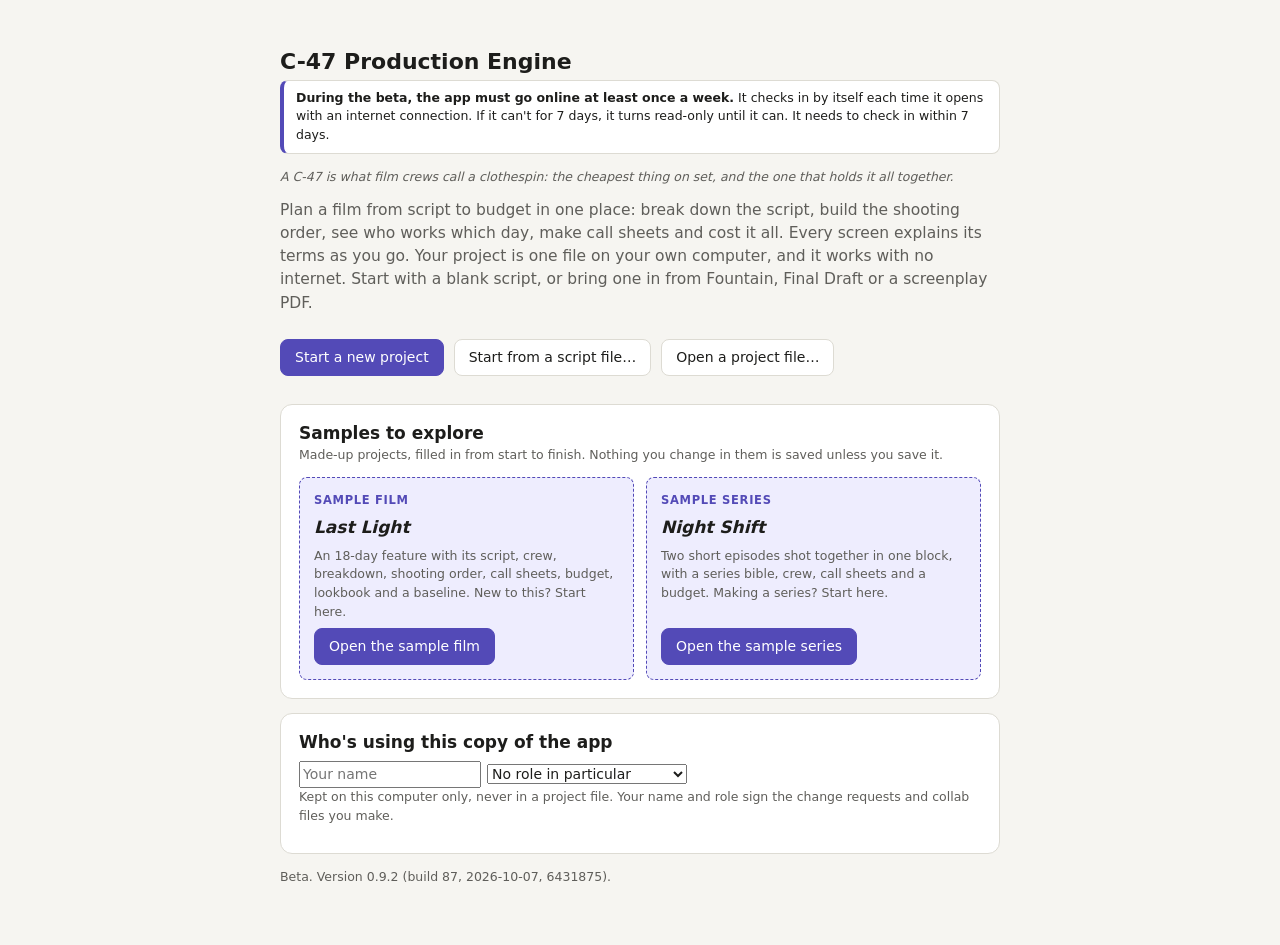
==== commit cf32f3fc: "Web beta feralucce/c47-production-engine@643187561aa3ef70bd6b9b0c3a341db685ac8c51" ====
--- a/index.html
+++ b/index.html
@@ -6,7 +6,7 @@
     <meta name="viewport" content="width=device-width, initial-scale=1" />
     <title>C-47 Production Engine</title>
     <link rel="icon" type="image/svg+xml" href="./favicon.svg" />
-    <script type="module" crossorigin src="./assets/index-CQkMMnSC.js"></script>
+    <script type="module" crossorigin src="./assets/index-776nP-_P.js"></script>
     <link rel="stylesheet" crossorigin href="./assets/index-DG9WE1i5.css">
   </head>
   <body>
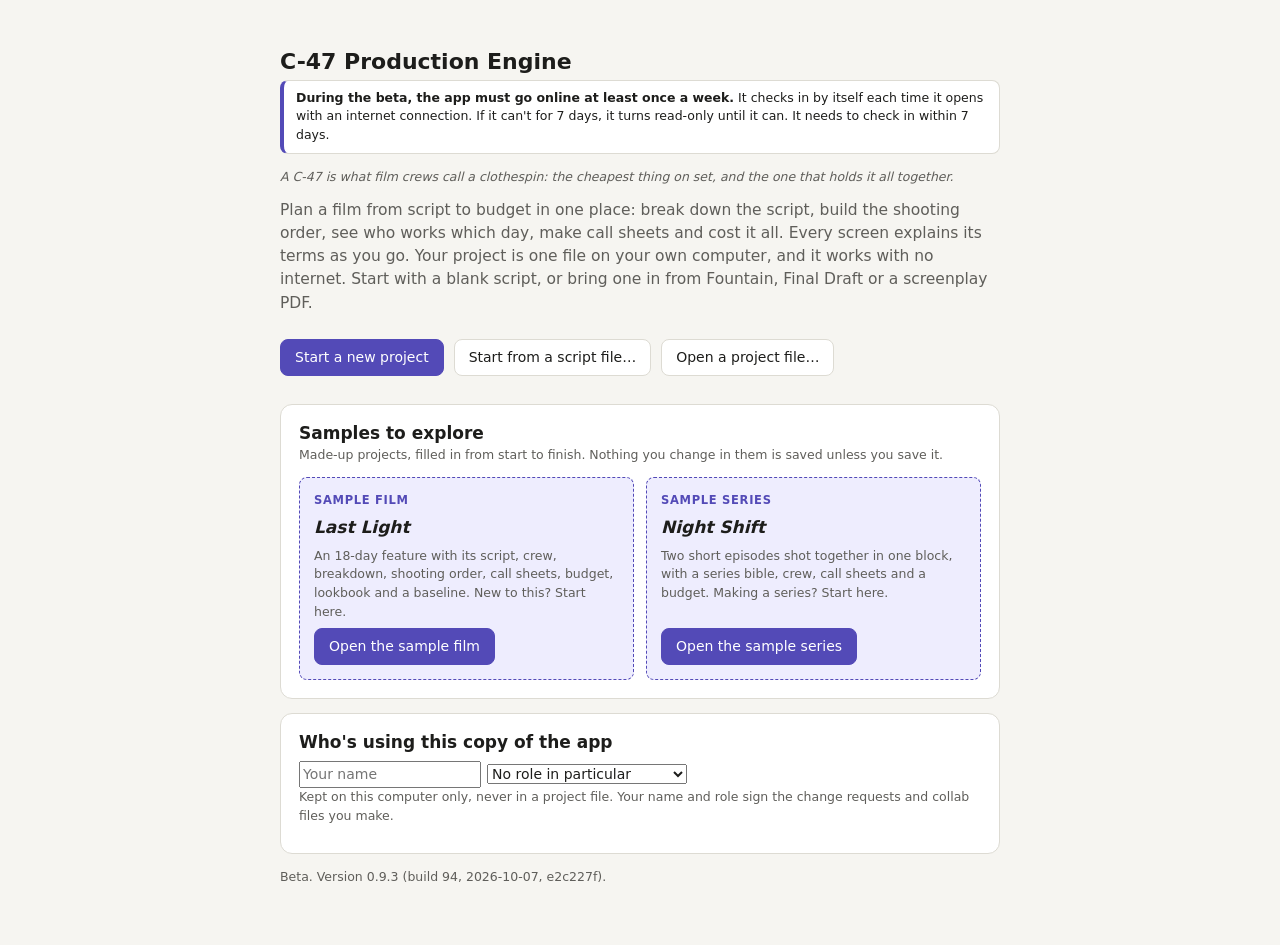
==== commit e6842a5b: "Web beta feralucce/c47-production-engine@e2c227fb8ce5f23a61429b96c19adf40c9eebed7" ====
--- a/index.html
+++ b/index.html
@@ -6,7 +6,7 @@
     <meta name="viewport" content="width=device-width, initial-scale=1" />
     <title>C-47 Production Engine</title>
     <link rel="icon" type="image/svg+xml" href="./favicon.svg" />
-    <script type="module" crossorigin src="./assets/index-776nP-_P.js"></script>
+    <script type="module" crossorigin src="./assets/index-Bl6Xk0VJ.js"></script>
     <link rel="stylesheet" crossorigin href="./assets/index-DG9WE1i5.css">
   </head>
   <body>
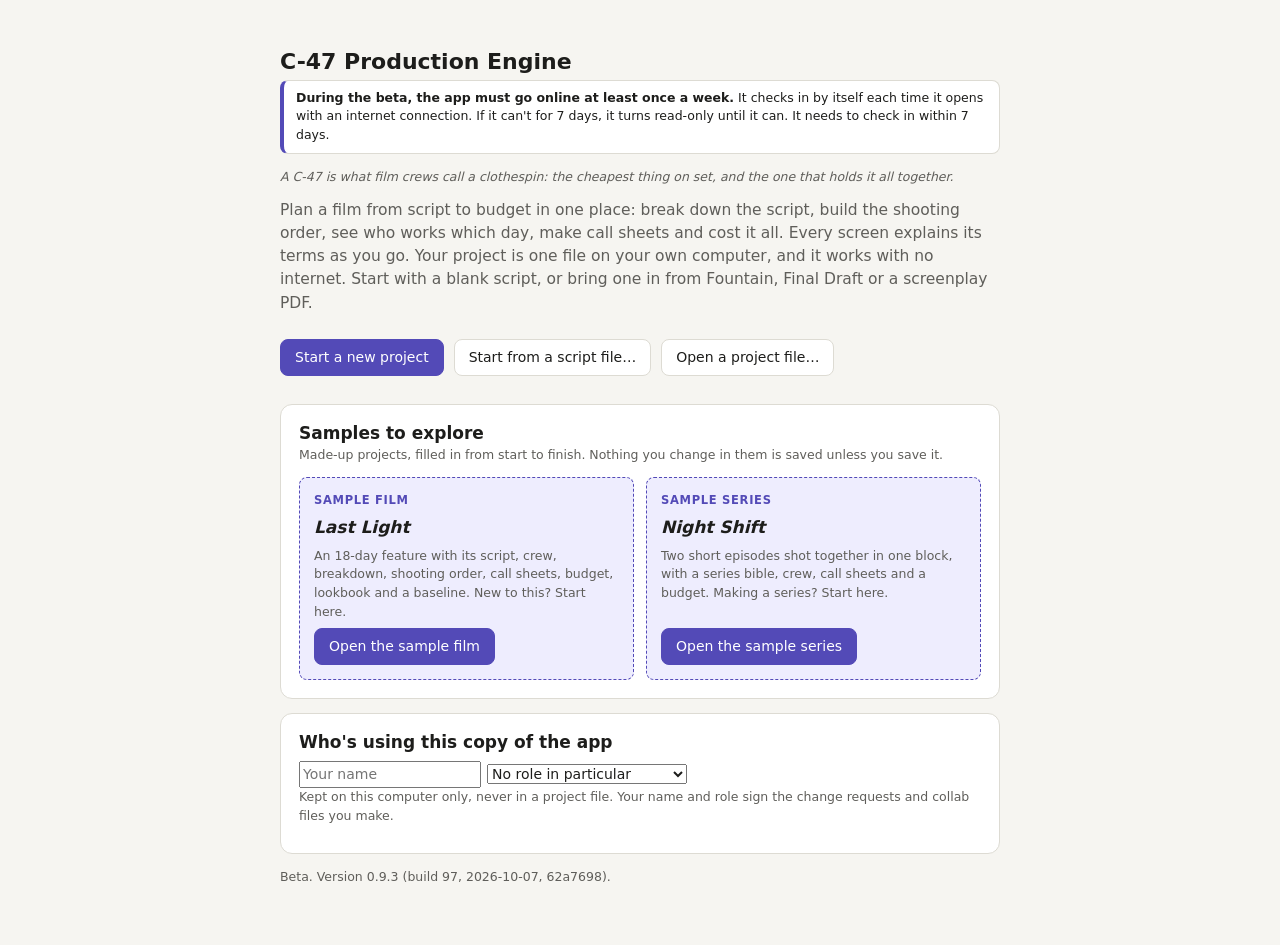
==== commit 86b0354d: "Web beta and reader feralucce/c47-production-engine@62a7698caaa9f60eac550958cb6850347ad1d078" ====
--- a/index.html
+++ b/index.html
@@ -6,8 +6,8 @@
     <meta name="viewport" content="width=device-width, initial-scale=1" />
     <title>C-47 Production Engine</title>
     <link rel="icon" type="image/svg+xml" href="./favicon.svg" />
-    <script type="module" crossorigin src="./assets/index-Bl6Xk0VJ.js"></script>
-    <link rel="stylesheet" crossorigin href="./assets/index-DG9WE1i5.css">
+    <script type="module" crossorigin src="./assets/index-B8nKWJFl.js"></script>
+    <link rel="stylesheet" crossorigin href="./assets/index-5JGXc9bZ.css">
   </head>
   <body>
     <div id="app"></div>
--- a/assets/index-5JGXc9bZ.css
+++ b/assets/index-5JGXc9bZ.css
@@ -0,0 +1 @@
+@font-face{font-family:Courier Prime;font-style:normal;font-display:swap;font-weight:400;src:url(./courier-prime-latin-ext-400-normal-B-EsvyE4.woff2)format("woff2"),url(./courier-prime-latin-ext-400-normal-CKOCNFvK.woff)format("woff");unicode-range:U+100-2BA,U+2BD-2C5,U+2C7-2CC,U+2CE-2D7,U+2DD-2FF,U+304,U+308,U+329,U+1D00-1DBF,U+1E00-1E9F,U+1EF2-1EFF,U+2020,U+20A0-20AB,U+20AD-20C0,U+2113,U+2C60-2C7F,U+A720-A7FF}@font-face{font-family:Courier Prime;font-style:normal;font-display:swap;font-weight:400;src:url(./courier-prime-latin-400-normal-BbyBr73r.woff2)format("woff2"),url(./courier-prime-latin-400-normal-BAlbUm6l.woff)format("woff");unicode-range:U+??,U+131,U+152-153,U+2BB-2BC,U+2C6,U+2DA,U+2DC,U+304,U+308,U+329,U+2000-206F,U+20AC,U+2122,U+2191,U+2193,U+2212,U+2215,U+FEFF,U+FFFD}@font-face{font-family:Courier Prime;font-style:normal;font-display:swap;font-weight:700;src:url(./courier-prime-latin-ext-700-normal-ByMJlNdM.woff2)format("woff2"),url(./courier-prime-latin-ext-700-normal-BIFoAzHx.woff)format("woff");unicode-range:U+100-2BA,U+2BD-2C5,U+2C7-2CC,U+2CE-2D7,U+2DD-2FF,U+304,U+308,U+329,U+1D00-1DBF,U+1E00-1E9F,U+1EF2-1EFF,U+2020,U+20A0-20AB,U+20AD-20C0,U+2113,U+2C60-2C7F,U+A720-A7FF}@font-face{font-family:Courier Prime;font-style:normal;font-display:swap;font-weight:700;src:url(./courier-prime-latin-700-normal-D1YCjmaD.woff2)format("woff2"),url(./courier-prime-latin-700-normal-CVvp4Sof.woff)format("woff");unicode-range:U+??,U+131,U+152-153,U+2BB-2BC,U+2C6,U+2DA,U+2DC,U+304,U+308,U+329,U+2000-206F,U+20AC,U+2122,U+2191,U+2193,U+2212,U+2215,U+FEFF,U+FFFD}:root{--bg:#f6f5f1;--panel:#fff;--panel-2:#fbfaf7;--ink:#1d1d1b;--muted:#5f5e5a;--line:#dddbd3;--accent:#534ab7;--accent-ink:#fff;--accent-soft:#eeedfe;--warn:#854f0b;--warn-soft:#faeeda;--danger:#a32d2d;--danger-soft:#fcebeb;--ok:#3b6d11;--paper:#fff;--paper-ink:#111;--radius:8px;--lightningcss-light:initial;--lightningcss-dark: ;color-scheme:light dark;font-family:system-ui,-apple-system,Segoe UI,sans-serif}@media (prefers-color-scheme:dark){:root{--lightningcss-light: ;--lightningcss-dark:initial;--bg:#1b1b1a;--panel:#252523;--panel-2:#2c2c29;--ink:#ecebe6;--muted:#b4b2a9;--line:#3d3d3a;--accent:#afa9ec;--accent-ink:#1b1b1a;--accent-soft:#2f2b58;--warn:#fac775;--warn-soft:#3d2a0c;--danger:#f09595;--danger-soft:#431818;--ok:#97c459}}*{box-sizing:border-box}html,body,#app{height:100%}body{background:var(--bg);color:var(--ink);margin:0;font-size:14px;line-height:1.5}button,input,textarea,select{font:inherit;color:inherit}h1,h2,h3{line-height:1.25}h1{margin:0 0 4px;font-size:22px}h2{margin:0 0 8px;font-size:17px}p{margin:0 0 10px}.muted{color:var(--muted)}.small{font-size:12.5px}.btn{border:1px solid var(--line);background:var(--panel);border-radius:var(--radius);cursor:pointer;align-items:center;gap:6px;padding:7px 14px;display:inline-flex}.btn:hover:not(:disabled){border-color:var(--accent)}.btn:disabled{opacity:.5;cursor:default}.btn.primary{background:var(--accent);border-color:var(--accent);color:var(--accent-ink)}.btn.quiet{background:0 0;border-color:#0000}.btn.danger{color:var(--danger)}.btn:focus-visible,.navitem:focus-visible,.termlink:focus-visible,input:focus-visible,textarea:focus-visible,select:focus-visible{outline:2px solid var(--accent);outline-offset:2px}[tabindex="0"]:focus-visible{outline:2px solid var(--accent);outline-offset:-2px}button:focus-visible{outline:2px solid var(--accent);outline-offset:2px}.notice{border-radius:var(--radius);justify-content:space-between;align-items:flex-start;gap:12px;margin:0 0 12px;padding:10px 14px;display:flex}.notice.error{background:var(--danger-soft);color:var(--danger)}.notice.warn{background:var(--warn-soft);color:var(--warn)}.notice ul{margin:4px 0 0;padding-left:18px}.start{max-width:760px;margin:0 auto;padding:48px 20px}.start .lead{color:var(--muted);margin-bottom:24px;font-size:15.5px}.start .name-note{margin:0 0 12px;font-style:italic}.start .actions{flex-wrap:wrap;gap:10px;margin:0 0 28px;display:flex}.card{background:var(--panel);border:1px solid var(--line);border-radius:12px;margin-bottom:14px;padding:18px}.recover li{border-bottom:1px solid var(--line);flex-wrap:wrap;justify-content:space-between;align-items:center;gap:8px;padding:8px 0;display:flex}.recover li:last-child{border-bottom:0}.recover ul{margin:0;padding:0;list-style:none}.workspace{grid-template-rows:auto minmax(0,1fr);grid-template-columns:260px minmax(0,1fr);height:100%;display:grid}.topbar{background:var(--panel);border-bottom:1px solid var(--line);flex-wrap:wrap;grid-column:1/-1;justify-content:space-between;align-items:center;gap:10px 16px;padding:10px 16px;display:flex}.topbar .title{font-size:15px;font-weight:600}.topbar .status{color:var(--muted);font-size:12.5px}.topbar .status.dirty{color:var(--warn)}.topbar .tools{flex-wrap:wrap;gap:8px;display:flex}.nav{background:var(--panel-2);border-right:1px solid var(--line);padding:10px 8px;overflow:auto}.nav-group{background:var(--panel);border:1px solid var(--line);border-radius:var(--radius);margin:0 0 12px;padding:4px 4px 6px}.nav h3{text-transform:uppercase;letter-spacing:.06em;color:var(--accent);border-bottom:2px solid var(--accent-soft);margin:4px 6px;padding:4px 4px 6px;font-size:12px;font-weight:700}.navitem{text-align:left;border-radius:var(--radius);cursor:pointer;background:0 0;border:0;flex-direction:column;width:100%;padding:6px 10px;display:flex}.navitem:hover{background:var(--accent-soft)}.navitem.active{background:var(--accent-soft);box-shadow:inset 3px 0 0 var(--accent);border-radius:0 var(--radius) var(--radius) 0}.navitem .plain{font-weight:600}.navitem .term{color:var(--muted);font-size:12px}.navitem .soon{color:var(--muted);font-size:11px}.main{padding:20px 24px 40px;overflow:auto}.screen-head{flex-wrap:wrap;justify-content:space-between;align-items:baseline;gap:8px 16px;margin-bottom:16px;display:flex}@media (max-width:800px){.workspace{grid-template-rows:auto auto minmax(0,1fr);grid-template-columns:1fr}.nav{border-right:0;border-bottom:1px solid var(--line);gap:4px;padding:6px;display:flex;overflow-x:auto}.nav h3{display:none}.nav-group{display:contents}.navitem{flex:none;width:auto}.navitem .term,.navitem .soon{display:none}.main{padding:16px}}.termlink{cursor:help;color:inherit;text-align:left;background:0 0;border:0;padding:0}.termlink .ind{color:var(--muted);font-weight:400}.termlink:hover .plain,.termlink:hover .ind{color:var(--accent);-webkit-text-decoration:underline dotted;text-decoration:underline dotted}.termhint{margin:4px 0 10px;display:block}.termcard{border:1px solid var(--line);background:var(--panel);max-width:640px;color:var(--ink);border-radius:12px;margin:0 0 16px;padding:14px 16px;font-size:14px;display:block}.termcard .plain,.termcard .industry,.termcard .text,.termcard .disputed,.termcard .src{display:block}.termcard .text{margin:0 0 8px}.termcard .head{justify-content:space-between;align-items:flex-start;gap:8px;display:flex}.termcard .plain{margin:0;font-size:16px;font-weight:600}.termcard .industry{color:var(--accent);margin:2px 0 8px}.termcard .disputed{background:var(--warn-soft);color:var(--warn);border-radius:var(--radius);margin:6px 0;padding:6px 10px;font-size:13px}.termcard .src{color:var(--muted);word-break:break-all;font-size:12px}.form-and-preview{grid-template-columns:minmax(280px,420px) minmax(0,1fr);align-items:start;gap:24px;display:grid}@media (max-width:1000px){.form-and-preview{grid-template-columns:1fr}}.field{flex-direction:column;gap:4px;margin-bottom:14px;display:flex}.field label{font-weight:600}.field .hint{color:var(--muted);font-size:12.5px}.field input,.field textarea,.field select{border:1px solid var(--line);border-radius:var(--radius);background:var(--panel);padding:7px 10px}.field textarea{resize:vertical;min-height:64px}.table{border-collapse:collapse;background:var(--panel);border:1px solid var(--line);border-radius:12px;width:100%;overflow:hidden}.table th,.table td{text-align:left;border-bottom:1px solid var(--line);vertical-align:top;padding:8px 12px}.table th{color:var(--muted);background:var(--panel-2);font-size:12.5px;font-weight:600}.table tr:last-child td{border-bottom:0}.row-form{flex-wrap:wrap;align-items:flex-end;gap:8px;margin:14px 0;display:flex}.row-form .field{margin:0}.search{border:1px solid var(--line);border-radius:var(--radius);background:var(--panel);width:100%;max-width:420px;margin-bottom:14px;padding:8px 12px}.badge{background:var(--accent-soft);color:var(--accent);border-radius:999px;padding:1px 8px;font-size:11.5px;font-weight:600;display:inline-block}.badge.warn{background:var(--warn-soft);color:var(--warn)}.soon-box{max-width:680px}.soon-box .milestone{margin-bottom:12px;display:inline-block}.paper-wrap{background:var(--panel-2);border:1px solid var(--line);border-radius:12px;padding:20px;overflow:auto}.sheet-scale{transform-origin:0 0}.sheet{background:var(--paper);color:var(--paper-ink);font-family:Courier Prime,Courier New,Courier,monospace;font-size:12pt;line-height:.166667in;position:relative;box-shadow:0 1px 4px #0000002e}.sheet .block{white-space:pre;position:absolute;overflow:hidden}.sheet .u{text-decoration:underline}.sheet .b{font-weight:700}.sheet .sans{font-family:system-ui,-apple-system,Segoe UI,Arial,sans-serif}.sheet .box{box-sizing:border-box;-webkit-print-color-adjust:exact;-moz-print-color-adjust:exact;print-color-adjust:exact;position:absolute}.print-root{display:none}.script-layout{grid-template-columns:210px minmax(0,1fr);align-items:start;gap:16px;display:grid}.scene-list{max-height:calc(100vh - 150px);position:sticky;top:0;overflow:auto}.scene-list h2{text-transform:uppercase;letter-spacing:.05em;color:var(--muted);font-size:12px}.line-bar{z-index:2;background:var(--panel);border:1px solid var(--line);border-radius:12px;flex-wrap:wrap;align-items:center;gap:6px 14px;margin-bottom:10px;padding:8px 12px;font-size:13px;display:flex;position:sticky;top:-20px}.line-bar .lbl{font-weight:600}.line-bar select{border:1px solid var(--line);border-radius:var(--radius);background:var(--panel);padding:5px 8px}.line-bar .hint{white-space:nowrap}.scene-list ol{margin:0;padding:0;list-style:none}.scene-item{text-align:left;border-radius:var(--radius);cursor:pointer;background:0 0;border:0;grid-template-columns:28px 1fr auto;gap:6px;width:100%;padding:5px 6px;font-size:12.5px;display:grid}.scene-item:hover,.scene-item.on{background:var(--accent-soft)}.scene-item .sn{font-weight:700}.scene-item .se{color:var(--muted);font-variant-numeric:tabular-nums}.keys{background:var(--accent-soft);border-radius:var(--radius);margin:0 0 10px;padding:8px 12px}kbd{text-align:center;border:1px solid var(--line);background:var(--panel);border-bottom-width:2px;border-radius:5px;min-width:40px;margin-right:3px;padding:0 5px;font-size:11.5px;display:inline-block}@media (max-width:800px){.script-layout{grid-template-columns:1fr}.scene-list{max-height:220px;position:static}}.script-tools{flex-wrap:wrap;align-items:center;gap:8px 10px;margin:-6px 0 12px;display:flex}.script-tools .sep{background:var(--line);width:1px;height:20px;margin:0 4px}.chip{background:var(--panel-2);border:1px solid var(--line);border-radius:999px;padding:3px 10px;font-size:12.5px;display:inline-block}.chip.locked{background:var(--accent-soft);color:var(--accent);border-color:#0000;font-weight:600}.btn.small{padding:4px 10px;font-size:13px}.script-frame{--zoom:1;overflow-x:auto}.script-paper{zoom:var(--zoom);width:8.5in;margin:0 auto}.script-doc{--indent:0in;color:#111;caret-color:#534ab7;background:#fff;outline:none;min-height:11in;padding:1in 1in 1in 1.5in;font-family:Courier Prime,Courier New,Courier,monospace;font-size:12pt;line-height:.166667in;position:relative;overflow-x:clip;box-shadow:0 1px 4px #0000002e}.script-doc .el{--indent:0in;margin:.166667in 0 0}.script-doc>.el:first-child{margin-top:0}.script-doc .el-heading{text-transform:uppercase;margin-top:.333333in;font-weight:700}.script-doc .el-character{text-transform:uppercase;--indent:2.2in;width:3.8in;margin-left:2.2in}.script-doc .el-parenthetical{--indent:1.6in;width:2.5in;margin-top:0;margin-left:1.6in}.script-doc .el-dialogue{--indent:1in;width:3.5in;margin-top:0;margin-left:1in}.script-doc .el-transition{text-align:right;text-transform:uppercase}.script-doc .el-centered{text-align:center}.script-doc .el-lyric{--indent:1in;width:3.5in;margin-left:1in;font-style:italic}.script-doc .el-note,.script-doc .el-section,.script-doc .el-synopsis{color:#5f5e5a;background:#faf6e2;border-radius:3px;padding:0 4px;font-family:system-ui,sans-serif;font-size:10.5pt}.script-doc .el-note:before{content:"Note: ";font-weight:600}.script-doc .el-section:before{content:"Outline: ";font-weight:600}.script-doc .el-synopsis:before{content:"Summary: ";font-weight:600}.script-doc .el-pagebreak{border-top:2px dashed #9b9a94;min-height:.166667in}.script-doc .el-pagebreak:before{content:"Forced page break";color:#5f5e5a;font-family:system-ui,sans-serif;font-size:10pt}.script-doc .el{position:relative}.script-doc .el-heading[data-scene]:before,.script-doc .el-heading[data-scene]:after{content:attr(data-scene);color:#111;font-weight:700;text-decoration:none;position:absolute;top:0}.script-doc .el-heading[data-scene]:before{left:-.75in}.script-doc .el-heading[data-scene]:after{left:6.1in}.script-doc .el[data-rev]:not(.el-heading):after{content:"*";top:0;left:calc(6.55in - var(--indent));font-weight:700;position:absolute}.script-doc .el-heading.is-omitted{color:#8a8984;text-decoration:line-through}.script-doc .omitted-tag{color:#5f5e5a;letter-spacing:.05em;background:#ecebe6;border-radius:3px;margin-left:12px;padding:0 6px;font:600 10px/1.6 system-ui,sans-serif;text-decoration:none;display:inline-block}.script-doc .pagegap{width:8.5in;margin:calc(1in / 6) 0 calc(1in / 6) calc(-1.5in - var(--indent));color:#5f5e5a;text-align:center;letter-spacing:.04em;text-transform:uppercase;-webkit-user-select:none;user-select:none;background:#ecebe6;padding:6px 0;font:600 11px/1.4 system-ui,sans-serif;display:block}@media print{@page{margin:0}body{background:#fff}#app>:not(.print-root){display:none!important}.print-root{display:block}.print-root .sheet{box-shadow:none;break-after:page}.print-root .sheet:last-child{break-after:auto}}.seg{border:1px solid var(--line);border-radius:var(--radius);display:inline-flex;overflow:hidden}.seg button{background:var(--panel);cursor:pointer;border:0;padding:4px 12px;font-size:13px}.seg button+button{border-left:1px solid var(--line)}.seg button.on{background:var(--accent);color:var(--accent-ink)}.script-layout.tagging{grid-template-columns:190px minmax(0,1fr) 280px}.script-doc[contenteditable=false]{caret-color:#0000;cursor:text}.script-doc .tag{background:color-mix(in srgb, var(--c) 30%, transparent);box-shadow:inset 0 -2px 0 var(--c);cursor:pointer;border-radius:2px}.sw{border-radius:3px;flex:none;width:12px;height:12px;display:inline-block}.tag-picker{z-index:20;background:var(--panel);border:1px solid var(--line);border-radius:12px;width:340px;padding:12px;font-size:13px;position:fixed;box-shadow:0 8px 28px #0003}.tag-picker h4{margin:0 0 8px;font-size:13.5px}.tag-picker input{border:1px solid var(--accent);border-radius:var(--radius);background:var(--panel);width:100%;margin:6px 0 4px;padding:6px 9px}.tag-picker .grp{text-transform:uppercase;letter-spacing:.05em;color:var(--muted);margin:8px 0 3px;font-size:11px;font-weight:600}.pick-list{max-height:240px;overflow:auto}.pick-opt{text-align:left;cursor:pointer;background:0 0;border:0;border-radius:6px;grid-template-columns:12px 1fr auto;align-items:center;gap:8px;width:100%;padding:4px 6px;display:grid}.pick-opt.hi{background:var(--accent-soft)}.pick-foot{border-top:1px solid var(--line);color:var(--muted);margin-top:8px;padding-top:7px;font-size:12px}.needs-panel{background:var(--panel);border:1px solid var(--line);border-radius:12px;max-height:calc(100vh - 150px);padding:14px;position:sticky;top:0;overflow:auto}.needs-panel h2{margin:0 0 2px}.need-cat{margin-top:12px}.need-cat-h{align-items:baseline;gap:7px;font-size:13px;font-weight:600;display:flex}.need-cat-h .muted{font-size:12px;font-weight:400}.need-cat ul{margin:3px 0 0 19px;padding:0;list-style:none}.need-cat li{justify-content:space-between;gap:8px;padding:2px 0;display:flex}.need-cat li.unwritten>span:first-child{font-style:italic}.need-cat .why{color:var(--muted);white-space:nowrap;font-size:12px}.need-cat .x{color:var(--muted);cursor:pointer;background:0 0;border:0;padding:0 0 0 6px;font-size:14px;line-height:1}.need-cat .x:hover{color:var(--danger)}.needs-panel .add{justify-content:center;width:100%;margin-top:14px}@media (max-width:1100px){.script-layout.tagging{grid-template-columns:minmax(0,1fr) 260px}.script-layout.tagging .scene-list{display:none}}@media (max-width:800px){.script-layout.tagging{grid-template-columns:1fr}.needs-panel{max-height:none;position:static}}.el-layout{grid-template-columns:250px minmax(0,1fr);align-items:start;gap:20px;display:grid}.cat-list{background:var(--panel);border:1px solid var(--line);border-radius:12px;max-height:calc(100vh - 140px);padding:8px;position:sticky;top:0;overflow:auto}.cat-list>button{text-align:left;cursor:pointer;background:0 0;border:0;border-radius:6px;grid-template-columns:12px 1fr auto;align-items:center;gap:8px;width:100%;padding:5px 8px;font-size:13px;display:grid}.cat-list>button:hover,.cat-list>button.on{background:var(--accent-soft)}.cat-list .term{color:var(--muted);font-size:11.5px;display:block}.cat-list .n{color:var(--muted);font-size:12px}.add-cat{border-top:1px solid var(--line);align-items:center;gap:6px;margin-top:6px;padding:8px 4px 2px;display:flex}.add-cat input:not([type=color]){border:1px solid var(--line);border-radius:var(--radius);background:var(--panel);flex:1;min-width:0;padding:4px 8px}input[type=color]{border:1px solid var(--line);background:var(--panel);cursor:pointer;border-radius:6px;flex:none;width:30px;height:28px;padding:1px}.cat-head{align-items:center;gap:12px;margin-bottom:6px;display:flex}.cat-head>div{flex:1}.cat-name{border-radius:var(--radius);background:0 0;border:1px solid #0000;width:100%;max-width:480px;margin-left:-6px;padding:2px 6px;font-size:18px;font-weight:600}.cat-name:hover,.cat-name:focus{border-color:var(--line);background:var(--panel)}.cast-tools{justify-content:space-between;align-items:flex-start;gap:12px;display:flex}.cast-tools p{max-width:620px;margin:0 0 10px}.el-table td{vertical-align:middle}.cell-input{background:0 0;border:1px solid #0000;border-radius:6px;width:100%;min-width:140px;padding:3px 6px}.cell-input:hover,.cell-input:focus{border-color:var(--line);background:var(--panel)}.el-table select{border:1px solid var(--line);background:var(--panel);border-radius:6px;max-width:200px;padding:3px 6px}.el-table .grip{color:#6f6e69;cursor:grab;letter-spacing:-2px;width:18px}.el-table .num{font-variant-numeric:tabular-nums;font-weight:700}.el-table tr.dragging td{background:var(--accent-soft)}.lock{border:1px solid var(--line);background:var(--panel);cursor:pointer;color:var(--muted);border-radius:999px;padding:1px 10px;font-size:12px}.lock.on{background:var(--accent-soft);color:var(--accent);border-color:#0000;font-weight:600}.updown button{border:1px solid var(--line);background:var(--panel);cursor:pointer;border-radius:5px;width:24px;height:24px;margin-right:2px}.updown button:disabled{opacity:.35;cursor:default}.more-row td{background:var(--panel-2)}.more-tools{flex-wrap:wrap;align-items:center;gap:10px 18px;display:flex}.more-tools select{border:1px solid var(--line);background:var(--panel);border-radius:6px;padding:3px 6px}@media (max-width:900px){.el-layout{grid-template-columns:1fr}.cat-list{max-height:260px;position:static}.el-table{display:block;overflow-x:auto}}.breakdown-screen .screen-head .seg button{padding:5px 14px}.sheet-tools{flex-wrap:wrap;align-items:center;gap:8px 10px;margin-bottom:12px;display:flex}.sheet-tools select{border:1px solid var(--line);border-radius:var(--radius);background:var(--panel);max-width:320px;padding:6px 8px}.sheet-tools .sep{background:var(--line);width:1px;height:22px;margin:0 4px}.synopsis{max-width:760px}.breakdown-screen .length-field{max-width:360px}.sheet-preview{flex-direction:column;gap:16px;display:inline-flex}.where-table .cat-row td{background:var(--panel-2);font-weight:600}.where-table td:nth-child(2),.where-table td:nth-child(3){white-space:nowrap;font-variant-numeric:tabular-nums}.board-tools{flex-wrap:wrap;align-items:center;gap:8px;display:flex}.board-tools select{border:1px solid var(--line);border-radius:var(--radius);background:var(--panel);max-width:260px;padding:5px 8px}.board-layout{grid-template-columns:minmax(0,1fr) 300px;align-items:start;gap:16px;display:grid}.board{border:1px solid var(--line);background:var(--panel);border-radius:12px;overflow:hidden}.board .cols,.board .strip{grid-template-columns:18px 46px 64px minmax(140px,2fr) 74px 58px 80px minmax(120px,2fr);align-items:center;gap:8px;padding:0 10px;display:grid}.board .cols{border-bottom:1px solid var(--line);background:var(--panel-2);z-index:1;padding-top:7px;padding-bottom:7px;position:sticky;top:0}.board .cols span{color:var(--muted);font-size:11.5px;font-weight:600;line-height:1.2}.board .cols small{font-size:10.5px;font-weight:400;display:block}.board .strip{color:#1d1d1b;cursor:pointer;border-bottom:1px solid #0000001f;min-height:26px;font-size:12.5px}.board .strip .num{font-variant-numeric:tabular-nums;font-weight:700}.board .strip .set{text-overflow:ellipsis;white-space:nowrap;overflow:hidden}.board .strip .note{color:#3d3d3a;white-space:nowrap;text-overflow:ellipsis;font-size:12px;overflow:hidden}.board .grip{color:#0000009e;letter-spacing:-2px;cursor:grab}.board .assumed{color:#5f5e5a;font-style:italic}.board .sel{outline-offset:-2px;outline:2px solid #534ab7;position:relative}.board .dragging{opacity:.45}.board .over{box-shadow:inset 0 3px #534ab7}.board .drop-end{background:#534ab7;height:3px}.daybreak{color:#f2f1ec;cursor:pointer;background:#161616;flex-wrap:wrap;align-items:center;gap:4px 14px;padding:6px 10px;font-size:12.5px;display:flex}.daybreak strong{font-size:13px}.daybreak .m{color:#c9c7bf}.banner-row{border-bottom:1px solid var(--line);color:#3d3d3a;cursor:pointer;background:repeating-linear-gradient(45deg,#fbfaf7,#fbfaf7 8px,#f1efe8 8px 16px);padding:5px 10px 5px 38px;font-size:12.5px;font-weight:600}.banner-row.move{background:repeating-linear-gradient(45deg,#fdeee0,#fdeee0 8px,#f8dfc6 8px 16px)}.pool-head{background:var(--panel-2);border-top:2px dashed var(--line);border-bottom:1px solid var(--line);color:var(--ink);padding:8px 10px;font-size:12.5px}.board-side{flex-direction:column;gap:12px;display:flex;position:sticky;top:0}.board-side .card{margin:0;padding:14px}.board-side h2{margin:0 0 8px}.details-head{justify-content:space-between;align-items:baseline;gap:8px;display:flex}.detail-move{flex-wrap:wrap;align-items:center;gap:6px;margin:0 0 12px;display:flex}.detail-move select,.details select{border:1px solid var(--line);border-radius:var(--radius);background:var(--panel);padding:5px 8px}.time-pair{grid-template-columns:1fr 1fr;gap:10px;display:grid}.check-row{align-items:flex-start;gap:8px;margin:4px 0 12px;font-size:13px;display:flex}.legend{grid-template-columns:1fr 1fr;gap:4px 10px;font-size:12px;display:grid}.legend span{align-items:center;gap:6px;display:flex}.legend i{border:1px solid #0003;border-radius:2px;width:18px;height:12px;display:inline-block}@media (max-width:1100px){.board-layout{grid-template-columns:1fr}.board-side{position:static}}@media (max-width:800px){.board{overflow-x:auto}.board .cols,.board .strip{min-width:720px}}.shoot-settings h2{font-size:15px}.weekdays{border:0;flex-wrap:wrap;gap:4px 10px;margin:0 0 14px;padding:0;display:flex}.weekdays legend{margin-bottom:4px;padding:0;font-weight:600}.weekdays label{align-items:center;gap:4px;font-size:13px;display:flex}.inline-add{flex-wrap:wrap;align-items:center;gap:6px;display:flex}.chips{flex-wrap:wrap;gap:6px;margin:6px 0 0;padding:0;list-style:none;display:flex}.chips .chip button{cursor:pointer;color:var(--muted);background:0 0;border:0;padding:0 0 0 4px}.phase-bar{flex-wrap:wrap;align-items:center;gap:6px 8px;margin:10px 0 0;display:flex}.phase-card{margin-bottom:14px}.phase-card h2{margin:0 0 8px}.phase-add{flex-wrap:wrap;align-items:center;gap:8px 12px;display:flex}.phase-add>input{border:1px solid var(--line);border-radius:var(--radius);background:var(--panel);color:var(--ink);min-width:240px;padding:5px 8px}.phase-add .swatches{margin:0}.phase .phase-name{font:inherit;color:inherit;padding:0}.phase-recolor{flex-wrap:wrap;align-items:center;gap:6px 10px;margin-top:10px;display:flex}.phase{color:#1d1d1b;border-radius:999px;align-items:center;gap:4px;padding:2px 6px 2px 10px;font-size:12.5px;font-weight:600;display:inline-flex}.phase input[type=color]{background:0 0;border:0;width:18px;height:18px;padding:0}.phase button{cursor:pointer;color:#5f5e5a;background:0 0;border:0;padding:0 2px}.phase-bar .inline-add input:not([type=color]){border:1px solid var(--line);border-radius:var(--radius);background:var(--panel);padding:4px 8px}.task-form{grid-template-columns:minmax(200px,2fr) minmax(140px,1fr) minmax(260px,2fr) auto;align-items:end;gap:10px 14px;max-width:1100px;display:grid}.task-form .field{margin:0}.when{border:0;flex-direction:column;gap:4px;margin:0;padding:0;font-size:13px;display:flex}.when legend{margin-bottom:2px;padding:0;font-weight:600}.when label{align-items:center;gap:6px;display:flex}.when input[type=number]{border:1px solid var(--line);background:var(--panel);border-radius:6px;width:56px;padding:2px 6px}.when input[type=date]{border:1px solid var(--line);background:var(--panel);border-radius:6px;padding:2px 6px}.weeks{border:1px solid var(--line);background:var(--panel);border-radius:12px;overflow:hidden}.week{border-bottom:1px solid var(--line);grid-template-columns:150px 1fr;align-items:start;gap:12px;padding:9px 14px;font-size:13px;display:grid}.week:last-child{border-bottom:0}.week.shoot{background:var(--panel-2)}.week .wk{font-weight:600}.week .out{color:var(--muted);font-size:11.5px;font-weight:400;display:block}.tasks{margin:0;padding:0;list-style:none}.tasks li{grid-template-columns:20px minmax(160px,1fr) 150px auto 20px;align-items:center;gap:6px;padding:1px 0;display:grid}.tasks li.done .cell-input{color:var(--muted);text-decoration:line-through}.tasks select{border:1px solid var(--line);color:#1d1d1b;background:var(--panel);border-radius:999px;padding:1px 8px;font-size:12px}.tasks .tied{color:var(--accent);white-space:nowrap;font-size:11px}.tasks .x{cursor:pointer;color:var(--muted);background:0 0;border:0}.from-board{color:var(--accent);margin-top:4px;font-size:12px;font-weight:600}@media (max-width:900px){.task-form,.week{grid-template-columns:1fr}.tasks li{grid-template-columns:20px 1fr 120px 20px}.tasks .tied{display:none}}.city-results{border:1px solid var(--line);border-radius:var(--radius);background:var(--panel);max-height:240px;margin:4px 0;padding:4px;list-style:none;overflow:auto}.city-results button{text-align:left;cursor:pointer;background:0 0;border:0;border-radius:6px;flex-direction:column;align-items:flex-start;width:100%;padding:4px 8px;font-size:13px;display:flex}.city-results button:hover,.city-results button:focus-visible{background:var(--accent-soft)}.city-results .muted{font-size:12px}.board-side .field input,.board-side .field select,.board-side .field textarea{width:100%;min-width:0}.time-pair{grid-template-columns:minmax(0,1fr) minmax(0,1fr)}.tabs{border-bottom:1px solid var(--line);flex-wrap:wrap;gap:2px;margin:0 0 16px;display:flex}.tabs button{color:var(--muted);cursor:pointer;background:0 0;border:0;border-bottom:3px solid #0000;padding:8px 14px;font-weight:600}.tabs button.on{color:var(--ink);border-bottom-color:var(--accent)}.tabs .n{color:var(--muted);margin-left:6px;font-weight:400}.tool-row{flex-wrap:wrap;align-items:center;gap:8px 12px;margin-bottom:12px;display:flex}.tool-row input{border:1px solid var(--line);border-radius:var(--radius);background:var(--panel);padding:6px 10px}.tool-row .find{min-width:260px}.split{grid-template-columns:minmax(0,1fr) 360px;align-items:start;gap:16px;display:grid}.split>.card.detail{max-height:calc(100vh - 150px);margin:0;position:sticky;top:0;overflow:auto}.split .field input,.split .field select,.split .field textarea{width:100%;min-width:0}.table tr.pick{cursor:pointer}.table tr.pick:hover td{background:var(--panel-2)}.table tr.rowsel td{background:var(--accent-soft)!important}.pill{white-space:nowrap;background:var(--panel-2);color:var(--muted);border-radius:999px;padding:1px 8px;font-size:11.5px;font-weight:600;display:inline-block}.pill.pay-cash{color:#3b6d11;background:#e6f2dc}.pill.pay-in-kind,.pill.pay-pro-bono{color:#534ab7;background:#eeedfe}.pill.pay-deferred{background:var(--warn-soft);color:var(--warn)}.unavail{color:var(--warn);font-size:12.5px}.tag-note{color:var(--warn);font-size:11.5px;font-weight:400}.minor label{align-items:center;gap:4px;margin-right:6px;font-size:13px;display:inline-flex}.minor input[type=number]{border:1px solid var(--line);background:var(--panel);border-radius:6px;width:64px;padding:2px 6px}.items-table select,.hub-screen .table select{border:1px solid var(--line);background:var(--panel);border-radius:6px;max-width:220px;padding:3px 6px}.items-table .cat-row td{background:var(--panel-2);font-weight:600}.cell-input.money{min-width:70px;max-width:100px}.roles-panel{margin-bottom:14px}@media (max-width:1000px){.split{grid-template-columns:1fr}.split>.card.detail{max-height:none;position:static}.hub-screen .table{display:block;overflow-x:auto}}.checks-card ul{max-height:320px;margin:0;padding:0;list-style:none;overflow:auto}.checks-card h2{justify-content:space-between;align-items:baseline;gap:8px;display:flex}.checks-card .count{color:var(--ok);font-size:12px;font-weight:600}.checks-card .count.warn{color:var(--warn)}.check button{text-align:left;border:0;border-top:1px solid var(--line);cursor:pointer;width:100%;color:inherit;background:0 0;grid-template-columns:16px 1fr;gap:6px;padding:6px 0;font-size:12.5px;display:grid}.check button:disabled{cursor:default}.check button:not(:disabled):hover{background:var(--panel-2)}.check .i{font-weight:700}.check.warn .i{color:var(--warn)}.check.info .i{color:var(--accent)}.check.ok .i{color:var(--ok)}.board .strip .flag{color:#a32d2d;margin-left:3px;font-weight:800;display:inline-block}.keep-together{flex-direction:column;gap:6px;display:flex}.keep-together .lbl{font-weight:600}.keep-together .chip button{cursor:pointer;color:var(--muted);background:0 0;border:0}.minor-limits{margin-top:8px}.minor-limits .termcard{padding:10px 12px;font-size:12.5px}.print-menu{border:1px solid var(--line);border-radius:var(--radius);background:var(--panel);padding:5px 8px;font-size:13px}.dood-wrap{border:1px solid var(--line);background:var(--panel);border-radius:12px;max-height:calc(100vh - 260px);overflow:auto}.dood{border-collapse:separate;border-spacing:0;font-size:12.5px}.dood th,.dood td{border-right:1px solid var(--line);border-bottom:1px solid var(--line);text-align:center;white-space:nowrap;padding:4px 6px}.dood thead th{background:var(--panel-2);z-index:1;font-size:11.5px;position:sticky;top:0}.dood thead th span{color:var(--muted);font-size:11px;font-weight:400;display:block}.dood th.extra{color:#1d1d1b;background:#e3ecf7}.dood .who{background:var(--panel);text-align:left;z-index:2;min-width:180px;position:sticky;left:0}.dood thead .who{z-index:3;background:var(--panel-2)}.dood td.code{color:#1d1d1b;font-variant-numeric:tabular-nums;min-width:38px;font-weight:700}.dood .tot{background:var(--panel-2);min-width:46px}.dood tbody tr{cursor:pointer}.dood tbody tr:hover .who{background:var(--accent-soft)}.dood tbody tr.sel .who{background:var(--accent-soft);box-shadow:inset 3px 0 0 var(--accent)}.dood-key{margin-top:8px}.dood-detail{max-width:720px;margin-top:14px}.dood-detail h3{margin:12px 0 6px;font-size:13.5px}.cs-layout{flex-direction:column;gap:12px;display:flex}.cs-entries{grid-template-columns:minmax(0,1fr) minmax(0,1.4fr);align-items:start;gap:0 16px;display:grid}.cs-entries .cs-crew,.cs-entries .notice{grid-column:1/-1}.cs-sheet-head{margin:8px 0 0}.cs-preview{align-self:flex-start;max-width:100%;overflow-x:auto}.cs-row{flex-wrap:wrap;gap:0 16px;display:flex}.cs-table{border-collapse:collapse;width:100%;font-size:13px}.cs-table th{text-align:left;color:var(--muted);border-bottom:1px solid var(--line);padding:4px 6px;font-size:11.5px;font-weight:600}.cs-table td{border-bottom:1px solid var(--line);vertical-align:middle;padding:4px 6px}.cs-table input{border:1px solid var(--line);border-radius:var(--radius);background:var(--panel);width:100%;min-width:0;padding:4px 6px}.cs-table input.cs-note{min-width:120px}.cs-table-wrap{overflow-x:auto}.cs-time{white-space:nowrap;align-items:center;gap:4px;display:inline-flex}.cs-time input.from-crew{color:var(--muted)}.sheet .page-pic{object-fit:cover;border:0;border-radius:0;margin:0;padding:0;display:block;position:absolute}.sheet .page-pic.missing{background:#e8e6df}.samples{margin-top:18px}.samples h2{margin:0 0 2px;font-size:17px}.sample-tiles{grid-template-columns:repeat(auto-fit,minmax(240px,1fr));gap:12px;margin-top:12px;display:grid}.start .sample{border:1px dashed var(--accent);border-radius:var(--radius);background:var(--accent-soft);flex-direction:column;align-items:flex-start;gap:6px;padding:14px;display:flex}.sample .sample-kind{text-transform:uppercase;letter-spacing:.06em;color:var(--accent);font-size:11.5px;font-weight:700}.sample .sample-name{font-size:17px}.sample .btn{margin-top:auto}.print-list{max-width:900px}.print-preview{margin-top:16px}.preview-pages{flex-wrap:wrap;align-items:flex-start;gap:12px;display:flex}.look-screen.dropping{outline:3px dashed var(--accent);outline-offset:6px;border-radius:12px}.pic-grid{grid-template-columns:repeat(auto-fill,minmax(168px,1fr));gap:12px;display:grid}.pic{text-align:left;border:1px solid var(--line);background:var(--panel);cursor:pointer;border-radius:10px;flex-direction:column;align-items:flex-start;gap:4px;padding:8px;display:flex}.pic.sel{border-color:var(--accent);box-shadow:0 0 0 2px var(--accent-soft)}.pic .cap{text-overflow:ellipsis;white-space:nowrap;max-width:100%;font-size:13px;font-weight:600;overflow:hidden}.pic-open{cursor:pointer;text-align:left;background:0 0;border:0;flex-direction:column;align-items:flex-start;gap:4px;width:100%;padding:0;display:flex}.pic-tools{gap:2px;display:flex}.thumb{background:var(--panel-2);border-radius:6px;justify-content:center;align-items:center;max-width:100%;display:flex;overflow:hidden}.thumb img{object-fit:cover;width:100%;height:100%}.pic-strip{flex-wrap:wrap;gap:6px;display:flex}.pic.small-pic{padding:3px}.pic-big{object-fit:contain;background:var(--panel-2);border-radius:8px;width:100%;max-height:260px}.pic-detail .check-row{align-items:center;gap:6px;display:flex}.drop-hint{border:2px dashed var(--line);text-align:center;color:var(--muted);border-radius:12px;margin-bottom:12px;padding:28px}.look-boards{grid-template-columns:200px minmax(0,1fr);align-items:start;gap:16px;display:grid}.board-list{flex-direction:column;gap:4px;display:flex}.board-pick{text-align:left;cursor:pointer;background:0 0;border:1px solid #0000;border-radius:8px;padding:6px 10px;font-weight:600}.board-pick.on{background:var(--accent-soft);border-color:var(--accent)}.board-body .inline-add input{font-size:15px;font-weight:600}.board-notes{border:1px solid var(--line);border-radius:var(--radius);background:var(--panel);width:100%;min-height:44px;margin:8px 0 12px;padding:6px 10px}.look-foot{margin-top:14px}@media (max-width:900px){.look-boards{grid-template-columns:minmax(0,1fr)}}.drawer{border:1px solid var(--line);background:var(--panel);border-radius:10px;margin:10px 0;padding:8px 10px}.drawer-head{flex-wrap:wrap;align-items:center;gap:4px 10px;display:flex}.drawer-tools{gap:4px;margin-left:auto;display:flex}.drawer-pics{flex-wrap:wrap;gap:8px;margin-top:8px;display:flex}.drawer-pic{width:120px;margin:0;position:relative}.drawer-pic img{object-fit:cover;background:var(--panel-2);border-radius:6px;width:120px;height:80px;display:block}.drawer-pic figcaption{text-overflow:ellipsis;white-space:nowrap;margin-top:2px;font-size:11.5px;overflow:hidden}.drawer-pic .unlink{color:#fff;cursor:pointer;background:#0009;border:0;border-radius:999px;width:22px;height:22px;line-height:1;position:absolute;top:3px;right:3px}.drawer-pick{flex-direction:column;gap:6px;margin-top:8px;display:flex}.changes-screen .versions input{border:1px solid var(--line);border-radius:var(--radius);background:var(--panel);min-width:240px;padding:4px 6px}.pill.baseline{color:#3b6d11;background:#e6f2dc;margin-left:8px}.compare-head{flex-wrap:wrap;align-items:center;gap:8px;margin-bottom:8px;display:flex}.compare-head h2{margin:0 8px 0 0}.compare-head select{border:1px solid var(--line);border-radius:var(--radius);background:var(--panel);padding:5px 8px}.impact{background:var(--panel-2);border-radius:10px;margin-bottom:14px;padding:10px 14px}.impact h3{margin:0 0 8px;font-size:14px}.impact-grid{grid-template-columns:max-content 1fr;gap:4px 18px;margin:0 0 10px;display:grid}.impact-grid dt{color:var(--muted)}.impact-grid dd{font-variant-numeric:tabular-nums;margin:0}.impact .up{color:#a3261b}.impact .down{color:#3b6d11}.impact-days{max-width:720px}.diff-group h4{margin:12px 0 4px;font-size:13px}.diff-group ul{margin:0;padding-left:18px}.diff-group li{margin:2px 0;font-size:13px}.diff-group li.diff-added::marker{content:"+  ";color:#3b6d11;font-weight:700}.diff-group li.diff-removed::marker{content:"−  ";color:#a3261b;font-weight:700}.diff-group li.diff-changed::marker{content:"~  ";color:#854f0b;font-weight:700}.requests .request-form{grid-template-columns:minmax(200px,1fr) minmax(160px,260px);align-items:start;gap:8px;margin:8px 0;display:grid}.requests .request-form textarea{grid-column:1/-1;min-height:52px}.requests .request-form button{justify-self:start}.requests input,.requests textarea{border:1px solid var(--line);border-radius:var(--radius);background:var(--panel);padding:6px 10px}.request-title{align-items:center;gap:10px;display:flex}.request-title input{flex:1;font-size:15px;font-weight:600}.pill.open{background:var(--warn-soft);color:var(--warn)}.pill.approved{color:#3b6d11;background:#e6f2dc}.pill.rejected{color:#a3261b;background:#f6dcda}.open-request{border-left:4px solid #e0a339;padding-left:12px}.decide{flex-wrap:wrap;align-items:center;gap:8px;display:flex}.request-log .log-more td{background:var(--panel-2)}.request-bar{background:var(--warn-soft);color:var(--ink);border-color:#e0a339}.collab-review .offered{margin:8px 0 12px;padding:0;list-style:none}.collab-review .offered li{border-bottom:1px solid var(--line);padding:6px 8px}.collab-review .offered li.clash{background:var(--warn-soft);color:var(--ink);border:1px solid #e0a339;border-radius:6px;flex-direction:column;gap:4px;display:flex}.collab-review label{align-items:flex-start;gap:8px;display:flex}.collab input{border:1px solid var(--line);border-radius:var(--radius);background:var(--panel);padding:6px 10px}.collab-list{margin-top:10px}.budget-wrap{border:1px solid var(--line);background:var(--panel);border-radius:12px;overflow:auto}.budget{border-collapse:collapse;width:100%;font-size:13px}.budget th{text-align:left;color:var(--muted);border-bottom:1px solid var(--line);background:var(--panel-2);vertical-align:bottom;padding:6px 8px;font-size:11.5px;font-weight:600}.budget th span{font-size:11px;font-weight:400;display:block}.budget td{border-bottom:1px solid var(--line);padding:5px 8px}.budget .num{text-align:right;font-variant-numeric:tabular-nums;white-space:nowrap}.budget td.zero{color:var(--muted)}.budget .acct{font-variant-numeric:tabular-nums;width:70px}.budget .group-head td{background:var(--panel-2);padding-top:10px;font-weight:700}.budget .group-total td{border-bottom:2px solid var(--line);font-weight:600}.budget .grand td{background:var(--accent-soft);font-size:14px;font-weight:700}.budget .acct-row{cursor:pointer}.budget .acct-row:hover td{background:var(--accent-soft)}.budget .acct-row.empty td{color:var(--muted)}.budget input,.budget select{border:1px solid var(--line);border-radius:var(--radius);background:var(--panel);padding:4px 6px}.budget input.wide{width:100%;min-width:180px}.budget.lines td{vertical-align:middle}.budget.lines select{max-width:150px}.budget.lines input.what{min-width:200px}.budget.lines td,.budget.lines th{padding-left:6px;padding-right:6px}.budget.totals{max-width:760px;margin-top:4px}.budget-add{margin-bottom:12px}.budget-intro{justify-content:space-between;align-items:flex-start;gap:16px;margin-bottom:10px;display:flex}.budget-intro p{margin:0}.budget .muted-row td{color:var(--muted);font-size:12.5px}.budget.list{max-width:980px}.budget .nowrap{white-space:nowrap}.budget tr.open td{background:var(--accent-soft)}.budget .line-more td{background:var(--panel-2);padding:10px 12px}.line-more-grid{flex-wrap:wrap;align-items:center;gap:8px 18px;margin-bottom:8px;display:flex}.line-more-grid .check{align-items:center;gap:4px;display:inline-flex}.budget-templates h2{margin-top:0}.template-list{grid-template-columns:repeat(auto-fill,minmax(220px,1fr));gap:10px;display:grid}.template{text-align:left;border:1px solid var(--line);background:var(--panel);cursor:pointer;border-radius:10px;flex-direction:column;gap:4px;padding:10px 12px;display:flex}.template:hover{border-color:var(--accent);background:var(--accent-soft)}.bring-in{flex-wrap:wrap;align-items:center;gap:8px;margin:10px 0 14px;display:flex}.global-chip.linked{color:#3b6d11;background:#e6f2dc}.line-notes{align-items:center;gap:8px;max-width:640px;display:flex}.global-chip{color:#534ab7;white-space:nowrap;background:#eeedfe;border-radius:999px;padding:2px 8px;font-size:12px;font-weight:600;display:inline-block}@media (max-width:1100px){.cs-entries{grid-template-columns:minmax(0,1fr)}}.gaps{margin:0;padding:0;list-style:none}.gaps li{border-top:1px solid var(--line);flex-wrap:wrap;align-items:center;gap:6px 12px;padding:5px 0;font-size:13px;display:flex}.inline-num{border:1px solid var(--line);background:var(--panel);border-radius:6px;width:52px;padding:1px 6px}.board{max-height:max(320px,100vh - 260px);overflow:auto}.board-side{max-height:max(320px,100vh - 150px);overflow:auto}.board-add .per-day{align-items:center;gap:4px;display:inline-flex}.board-add .per-day input{border:1px solid var(--line);border-radius:var(--radius);background:var(--panel);width:52px;color:var(--ink);padding:4px 6px}.board-add .per-day input[aria-invalid=true]{border-color:var(--danger)}.board .strip .set-color{text-align:center;border:1px solid #00000059;border-radius:4px;min-width:26px;padding:1px 5px;display:inline-block}.swatches{grid-template-columns:repeat(13,22px);gap:5px;max-width:100%;margin:4px 0;display:grid}.swatch.none{grid-column:1/-1;justify-self:start;width:auto;min-width:24px}.swatch{cursor:pointer;border:1px solid #00000040;border-radius:5px;width:22px;height:22px;padding:0}.swatch.none{background:linear-gradient(135deg, transparent 45%, var(--danger) 45%, var(--danger) 55%, transparent 55%), var(--panel);border-color:var(--line)}.swatch[aria-checked=true]{outline:2px solid var(--ink);outline-offset:2px}.swatch:focus-visible{outline:2px solid var(--accent);outline-offset:2px}.swatch:disabled{cursor:default;opacity:.5}.set-colors ul{flex-direction:column;gap:2px;margin:0;padding:0;list-style:none;display:flex}.set-pick{text-align:left;width:100%;color:var(--ink);cursor:pointer;background:0 0;border:0;border-radius:4px;align-items:center;gap:8px;padding:4px 2px;font-size:12.5px;display:flex}.set-pick:hover{background:var(--panel-2)}.set-pick i{border:1px solid #0000004d;border-radius:3px;flex:none;width:18px;height:14px}.set-pick i.empty{border-style:dashed;border-color:var(--muted)}.tool-group{flex-wrap:wrap;align-items:center;gap:8px 10px;display:inline-flex}.notice.undo{background:var(--accent-soft);color:var(--ink);align-items:center}.time-field{flex-wrap:nowrap;align-items:center;gap:2px;max-width:100%;display:inline-flex;position:relative}.time-field input{border:1px solid var(--line);border-radius:var(--radius);background:var(--panel);width:8.5em;min-width:0;color:var(--ink);padding:5px 8px}.time-field input.from-crew{color:var(--muted)}.time-field input[aria-invalid=true]{border-color:var(--danger)}.time-open{border:1px solid var(--line);background:var(--panel-2);color:var(--ink);border-radius:var(--radius);cursor:pointer;padding:4px 7px}.time-list{z-index:20;background:var(--panel);border:1px solid var(--line);border-radius:var(--radius);min-width:9.5em;max-height:220px;margin:2px 0 0;padding:4px 0;list-style:none;position:absolute;top:100%;left:0;overflow:auto;box-shadow:0 6px 20px #0000002e}.time-list button{text-align:left;width:100%;color:var(--ink);cursor:pointer;font-variant-numeric:tabular-nums;background:0 0;border:0;padding:4px 12px;font-size:13px;display:block}.time-list button:hover,.time-list button:focus-visible{background:var(--accent-soft)}.time-list button[aria-selected=true]{font-weight:700}.time-bad{white-space:nowrap;color:var(--danger);background:var(--panel);z-index:5;border-radius:4px;margin-top:2px;padding:1px 4px;font-size:11.5px;position:absolute;top:100%;left:0}.board-side .field .time-field{display:flex}.board-side .field .time-field input{flex:1;width:auto}.cs-table .time-field input{width:7.4em}.cs-table input[type=time]{width:auto}.role-who{align-items:center;gap:8px;display:inline-flex}.role-plus{padding:1px 8px;font-weight:700;line-height:1.3}.roles-panel .inline-add input{border:1px solid var(--line);border-radius:var(--radius);background:var(--panel);color:var(--ink);padding:4px 8px}.budget.lines tr.line-a td{border-bottom:0;padding-bottom:2px}.budget.lines tr.line-b td{padding-top:2px}.budget.lines .line-b-row{flex-wrap:wrap;align-items:center;gap:6px 18px;display:flex}.budget.lines .line-b-end{gap:4px;margin-left:auto;display:inline-flex}.budget.lines td .what{min-width:220px}.nav[hidden]{display:none!important}.workspace.folded{grid-template-columns:minmax(0,1fr)}.topbar-left{flex-wrap:wrap;align-items:center;gap:8px 14px;display:flex}.topbar .fold{padding:4px 10px}.stage-menu{align-items:center;gap:4px;display:inline-flex}.stage-menu select{border:1px solid var(--line);border-radius:var(--radius);background:var(--panel);color:var(--ink);padding:5px 8px;font-weight:600}.dialog-backdrop{z-index:100;background:#14141273;place-items:center;padding:16px;display:grid;position:fixed;inset:0}.dialog-box{background:var(--panel);width:min(520px,100%);max-height:calc(100vh - 32px);color:var(--ink);border:1px solid var(--line);border-radius:12px;flex-direction:column;gap:12px;padding:20px 22px;display:flex;overflow:auto;box-shadow:0 18px 50px #0000004d}.dialog-box h2{margin:0;font-size:17px}.dialog-box>:last-child{flex-wrap:wrap;justify-content:flex-end;gap:8px;margin-top:4px;display:flex}.cs-sheet-bar{flex-wrap:wrap;justify-content:flex-start;align-items:center;gap:8px 16px;margin-top:8px;display:flex}.cs-sheet-bar .cs-sheet-head{margin:0}.nav-title{color:var(--ink);margin:2px 8px 4px;font-size:15px;font-weight:700}@media (max-width:800px){.nav-title{display:none}}@media (max-width:560px){.swatches{grid-template-columns:repeat(9,22px)}}.board-side .swatches{grid-template-columns:repeat(13,16px);gap:3px}.board-side .swatch{border-radius:4px;width:16px;height:16px}.row-remove{color:inherit;opacity:.75;cursor:pointer;background:0 0;border:1px solid #0000;border-radius:4px;margin-left:auto;padding:2px 7px;font-size:15px;line-height:1}.row-remove:hover,.row-remove:focus-visible{opacity:1;border-color:currentColor}.banner-row{align-items:center;gap:4px;display:flex}.row-remove{color:#b3261e;opacity:1;font-size:17px;font-weight:700}.daybreak .row-remove{color:#ff6b62}.row-remove:hover,.row-remove:focus-visible{background:#ff5a502e;border-color:#0000}.script-doc .el-episode{color:#2a2560;background:#eeedfe;border:2px solid #534ab7;border-radius:6px;margin:.3in 0 .15in;padding:10px 14px;font:700 15px/1.4 system-ui,-apple-system,Segoe UI,sans-serif}.script-doc .el-episode:before{content:"Episode " attr(data-episode) ": ";color:#534ab7}.scene-list .ep-head button{text-align:left;background:var(--accent-soft);width:100%;color:var(--ink);border-radius:var(--radius);cursor:pointer;border:0;margin-top:8px;padding:6px 8px;font-size:12.5px;font-weight:700}.line-bar .ep-number input{border:1px solid var(--line);border-radius:var(--radius);background:var(--panel);width:64px;color:var(--ink);padding:4px 6px}.bible-list{flex-direction:column;gap:12px;max-width:900px;display:flex}.bible-card h3{margin:0 0 2px}.bible-card textarea,.bible-card .inline-add input{border:1px solid var(--line);border-radius:var(--radius);background:var(--panel);width:100%;color:var(--ink);font:inherit;padding:6px 10px}.bible-card .inline-add{flex-wrap:nowrap;margin-bottom:6px}.bible-card .inline-add input{font-weight:600}.bible-card.card{margin-bottom:0}.bible-screen .card.bible-card .field textarea{width:100%}.table.continuity input.wide{width:100%;min-width:260px}.print-preview .preview-head{border-top:2px solid var(--accent);flex-wrap:wrap;justify-content:space-between;align-items:center;gap:8px 16px;margin-top:18px;padding-top:14px;display:flex}.print-preview .preview-head h2{margin:0}.episode-bar{background:var(--panel);border:1px solid var(--line);border-radius:var(--radius);flex-direction:column;gap:6px;margin:0 0 12px;padding:8px 10px;display:flex}.episode-bar .season{flex-wrap:wrap;align-items:center;gap:6px;display:flex}.episode-bar .season-name{min-width:70px;font-size:12.5px;font-weight:700}.episode-bar .ep-tab{border:1px solid var(--line);background:var(--panel-2);cursor:pointer;border-radius:999px;padding:3px 12px}.episode-bar .ep-tab:hover{background:var(--accent-soft)}.episode-bar .ep-tab.on{background:var(--accent);color:var(--accent-ink);border-color:var(--accent)}.episode-bar .ep-tab.on .muted{color:inherit}.episode-bar>.btn{align-self:flex-start}.log-head{flex-wrap:wrap;align-items:center;gap:6px 10px;margin-top:14px;display:flex}.log-head h3{margin:0 auto 0 0}.row-tools{white-space:nowrap}.row-tools .btn+.btn{margin-left:4px}tr.cleared td{opacity:.6}.beta-notice{background:var(--panel);border:1px solid var(--line);border-left:4px solid var(--accent);border-radius:var(--radius);margin:0 0 14px;padding:8px 12px}.show-link{margin-left:8px;padding:1px 8px;font-size:12px}.diff-list li{flex-wrap:wrap;align-items:baseline;gap:2px 6px;display:flex}.collab-review .offered li{align-items:baseline}.showing-bar{background:var(--accent-soft);color:var(--ink);border:1px solid var(--accent);align-items:center}.showing-bar .showing-tools{flex:none;gap:6px;display:flex}.script-doc p.focus-line{scroll-margin:160px;position:relative}.script-doc p.focus-on{background:#fff1a8;border-radius:2px;box-shadow:0 0 0 4px #fff1a8,0 0 0 6px #e0a339}.script-doc p.focus-after{background:#fffbe0;box-shadow:0 6px 0 -2px #e0a339}.script-doc p.focus-before{background:#fffbe0;box-shadow:0 -6px 0 -2px #e0a339}.script-doc p.focus-after:after,.script-doc p.focus-before:before{content:"Their new line goes here";color:#854f0b;white-space:nowrap;background:#faeeda;border:1px solid #e0a339;border-radius:4px;padding:1px 5px;font:600 10px system-ui,sans-serif;position:absolute;right:-.9in}.script-doc p.focus-after:after{bottom:-12px}.script-doc p.focus-before:before{top:-12px}.showing-bar .showing-wording{background:var(--panel);border-left:3px solid #e0a339;border-radius:4px;margin-top:6px;padding:6px 10px;font-family:Courier Prime,Courier New,monospace;font-size:13px;display:block}.showing-bar .showing-wording b{font-family:system-ui,sans-serif;font-size:12px}.main-col{flex-direction:column;min-width:0;min-height:0;display:flex}.main-col>.main{flex:1;min-height:0}.main-col>.showing-bar{flex:none;margin:10px 24px 0}.workspace.reader [data-edit],.workspace.reader .main-col .inline-add,.workspace.reader .main-col .request-form{display:none!important}.workspace.reader .main-col input:read-only:not([type=checkbox]):not([type=radio]),.workspace.reader .main-col textarea:read-only{box-shadow:none;resize:none;cursor:default;background:0 0;border-color:#0000}.workspace.reader .main-col input:read-only:placeholder-shown,.workspace.reader .main-col textarea:read-only:placeholder-shown{visibility:hidden}.workspace.reader .main-col select:disabled{appearance:none;color:inherit;opacity:1;cursor:default;background:0 0;border-color:#0000}.workspace.reader .main-col input:disabled{opacity:1;cursor:default}.workspace.reader .grip{visibility:hidden}
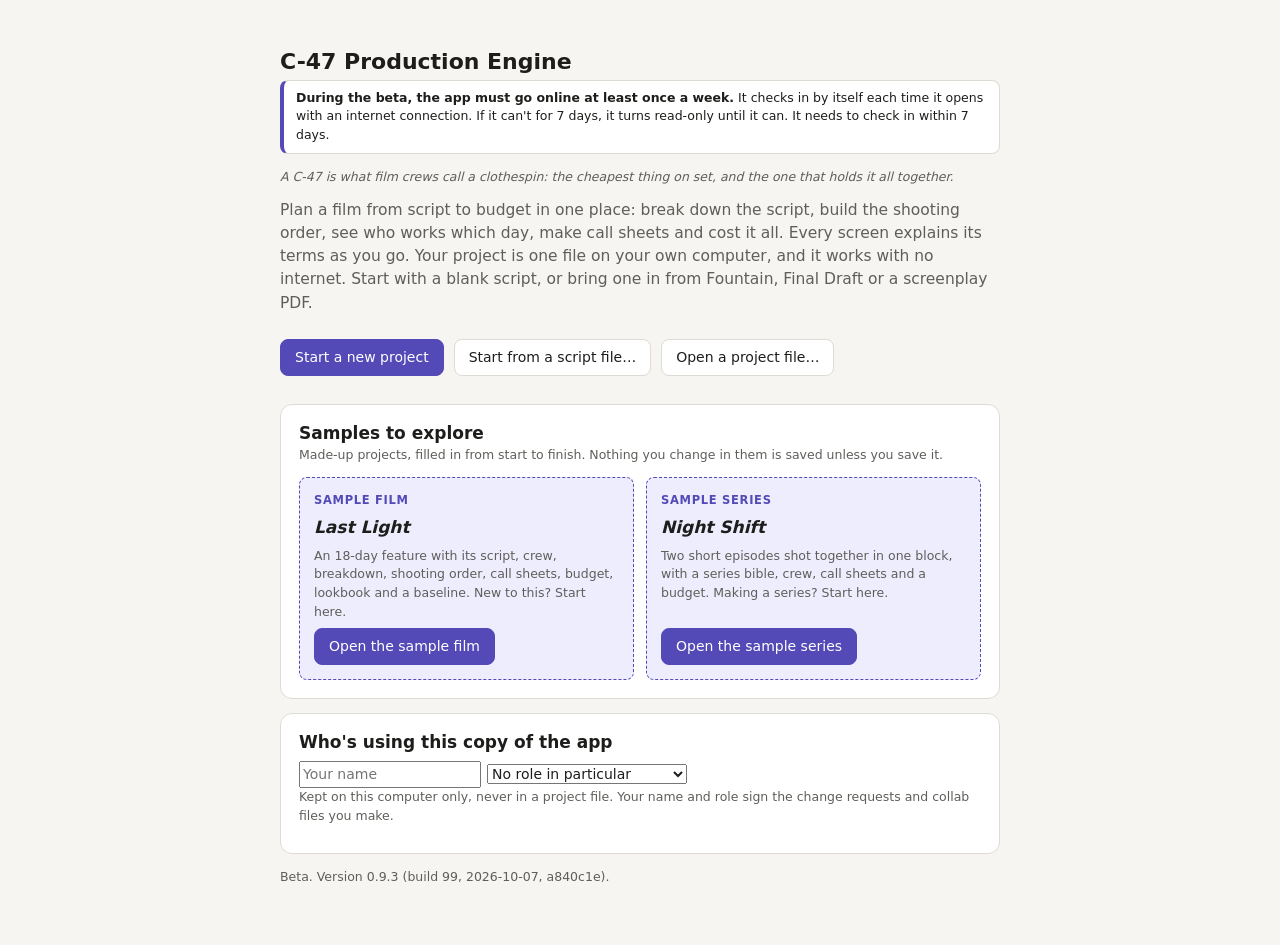
==== commit f279bd9b: "Web beta and reader feralucce/c47-production-engine@a840c1ec159a7277616bcbd245b42160ad90fb37" ====
--- a/index.html
+++ b/index.html
@@ -6,7 +6,7 @@
     <meta name="viewport" content="width=device-width, initial-scale=1" />
     <title>C-47 Production Engine</title>
     <link rel="icon" type="image/svg+xml" href="./favicon.svg" />
-    <script type="module" crossorigin src="./assets/index-B8nKWJFl.js"></script>
+    <script type="module" crossorigin src="./assets/index-3n3m5baG.js"></script>
     <link rel="stylesheet" crossorigin href="./assets/index-5JGXc9bZ.css">
   </head>
   <body>
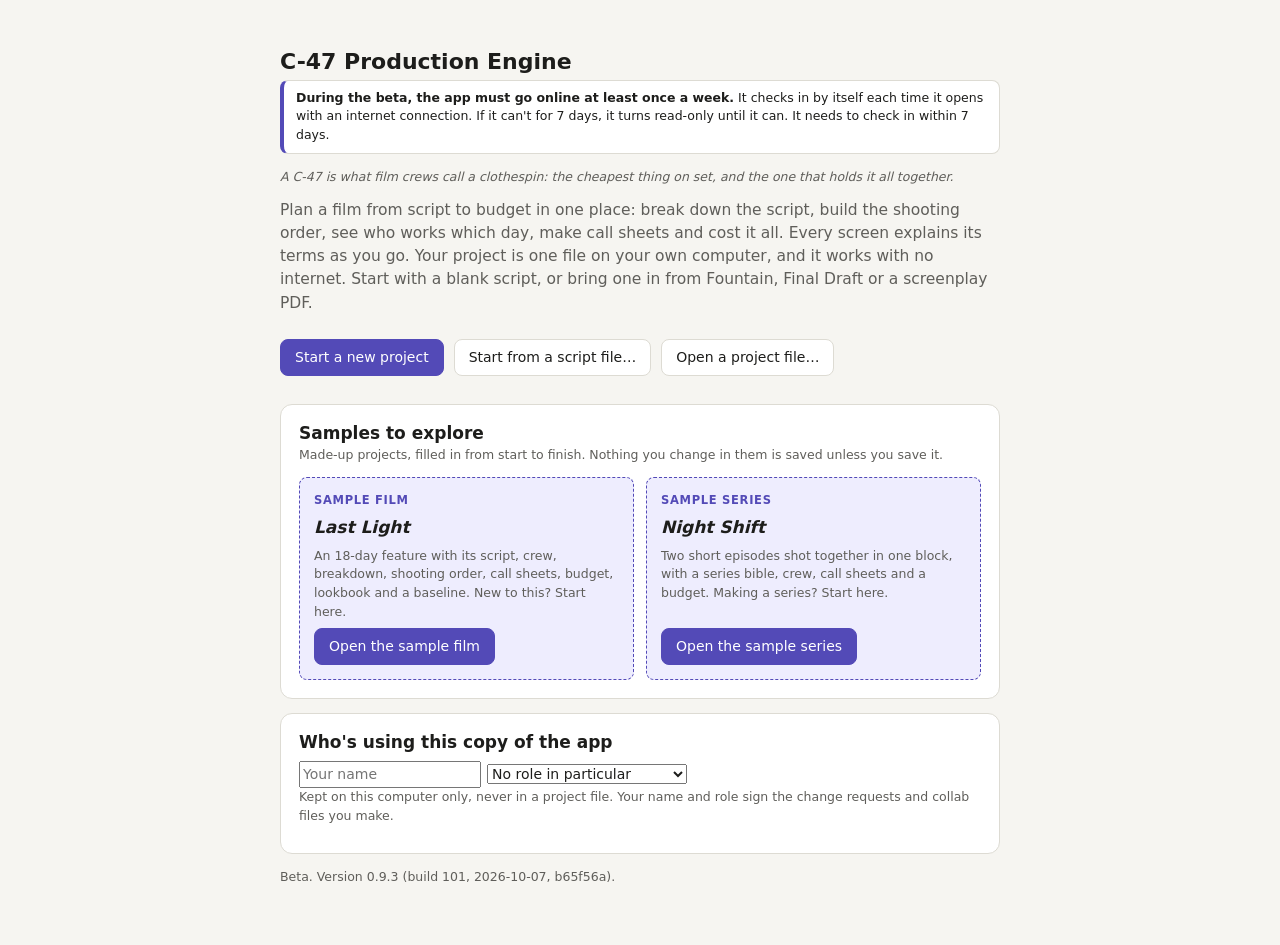
==== commit 6e3811fb: "Web beta and reader feralucce/c47-production-engine@b65f56aff6afc783fa8f268106a6a2f7093c0c4d" ====
--- a/index.html
+++ b/index.html
@@ -6,7 +6,7 @@
     <meta name="viewport" content="width=device-width, initial-scale=1" />
     <title>C-47 Production Engine</title>
     <link rel="icon" type="image/svg+xml" href="./favicon.svg" />
-    <script type="module" crossorigin src="./assets/index-3n3m5baG.js"></script>
+    <script type="module" crossorigin src="./assets/index-VQTdu-x2.js"></script>
     <link rel="stylesheet" crossorigin href="./assets/index-5JGXc9bZ.css">
   </head>
   <body>
